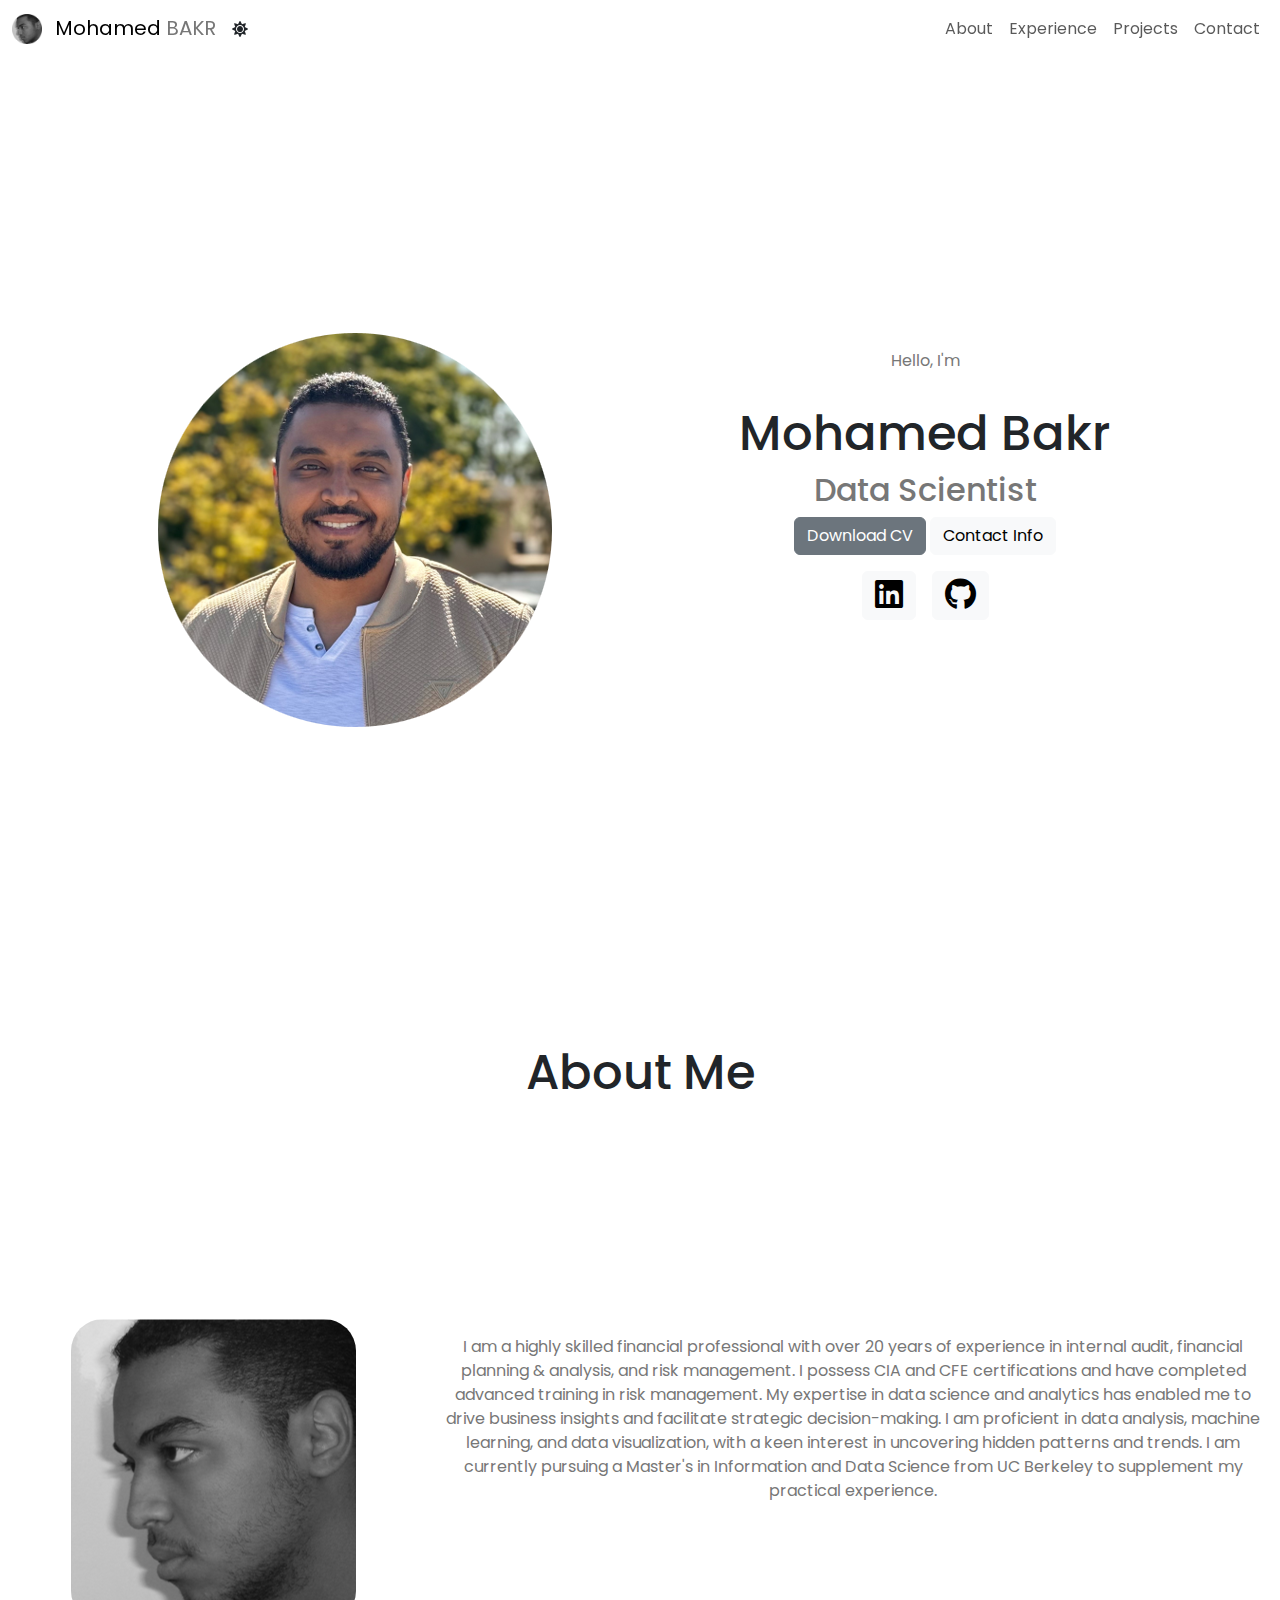
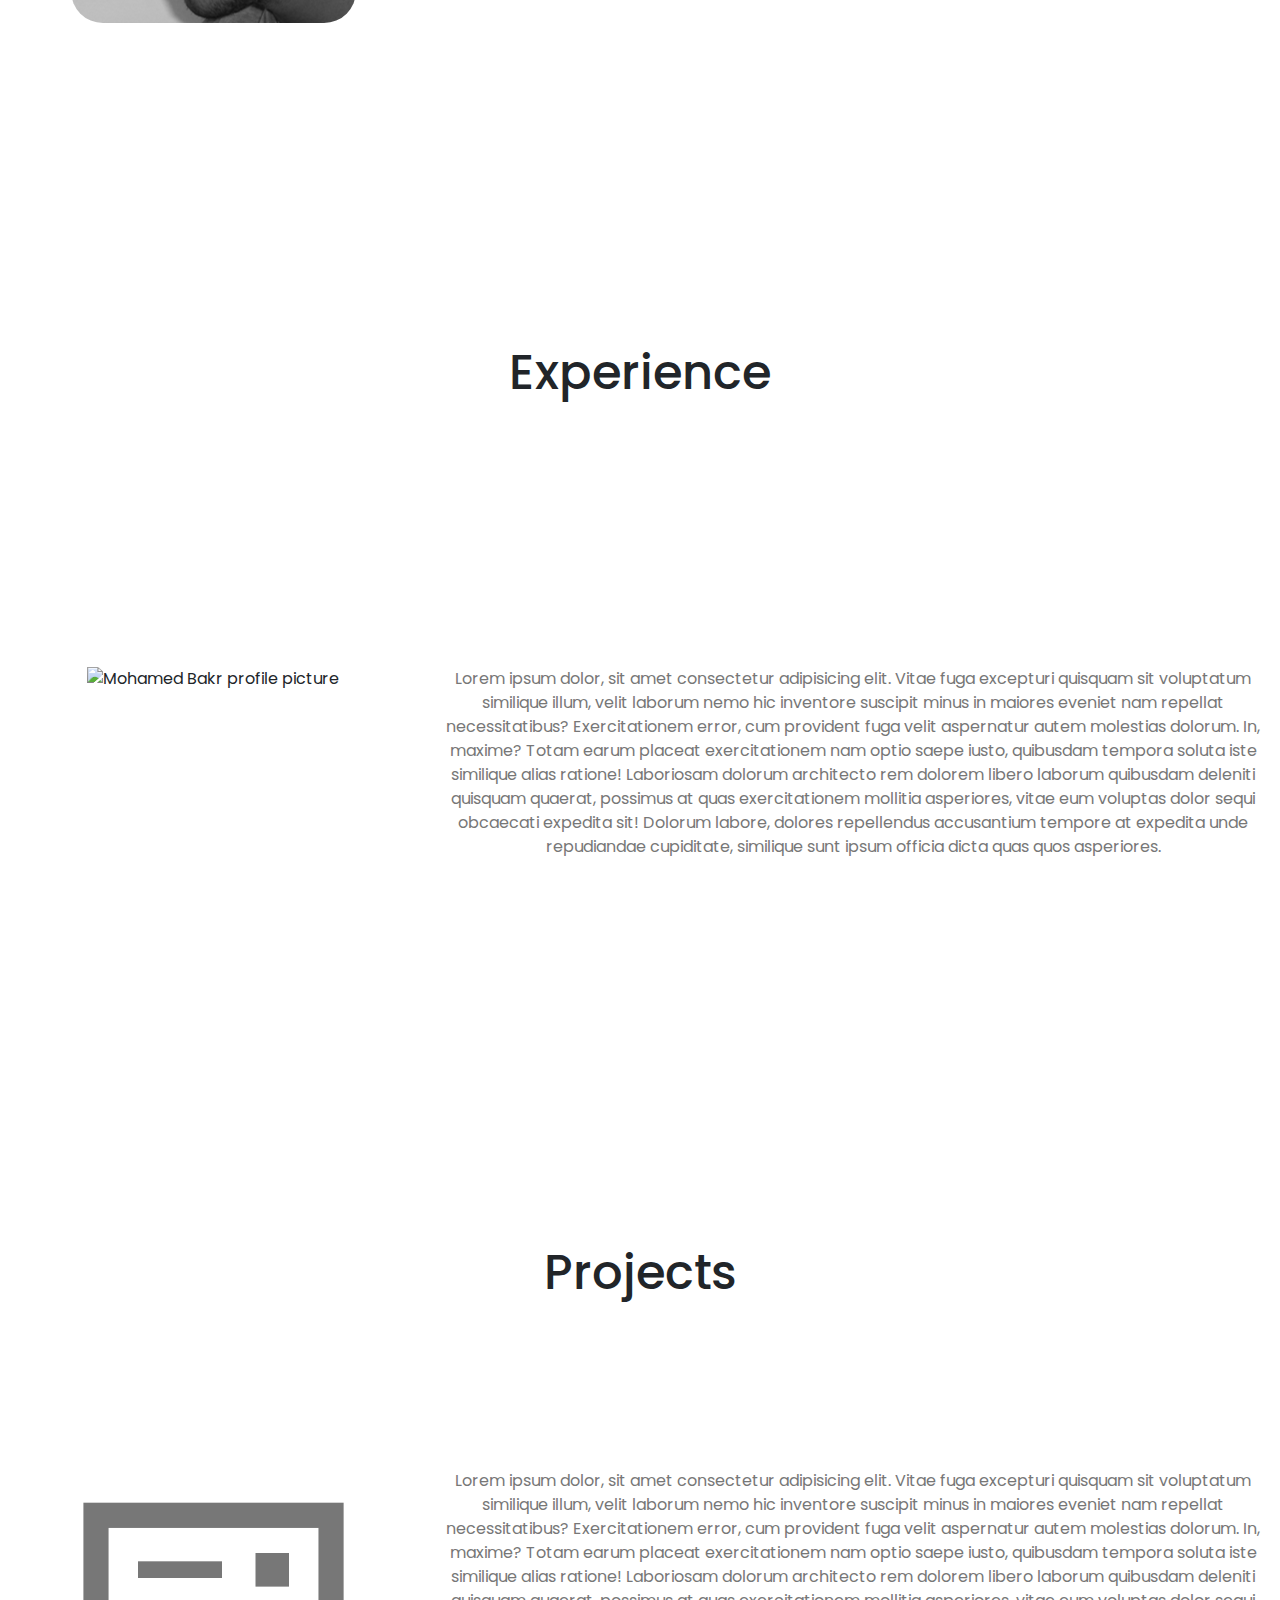
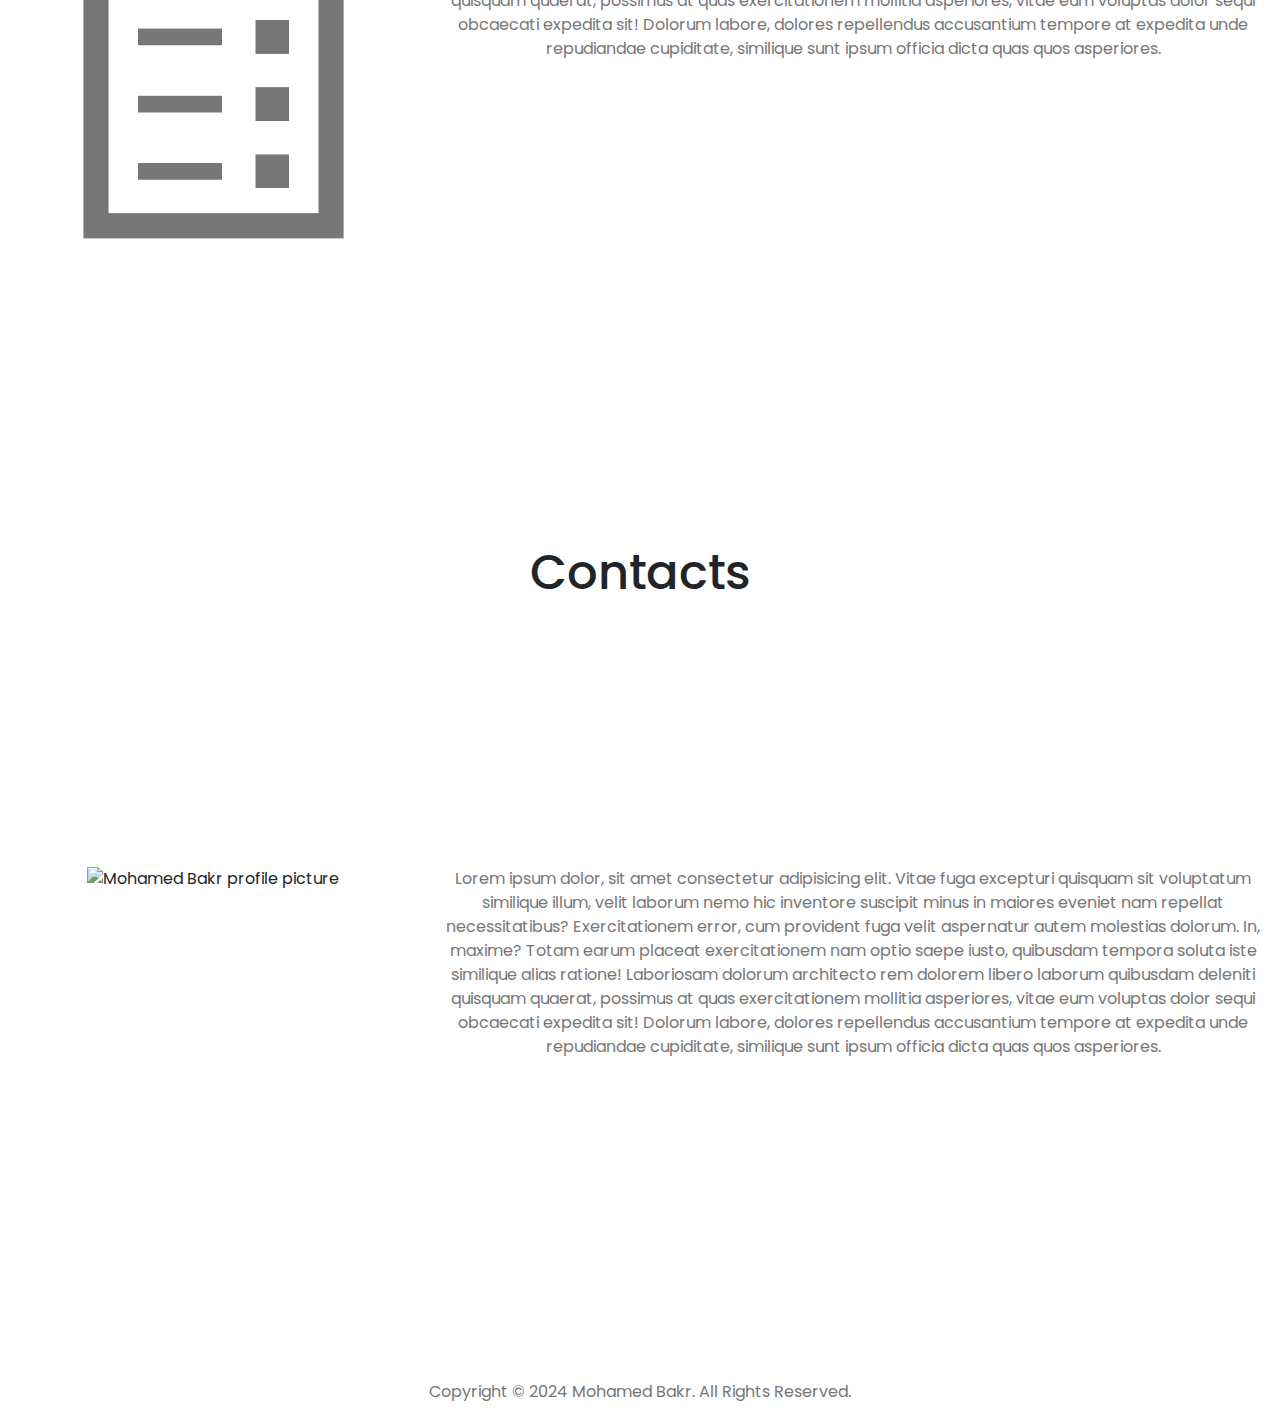
==== index.html @ a5b2c316 "Initial portofolio commit" ====
<!doctype html>
<html lang="en">
    <head>
        <meta charset="utf-8">
        <meta name="viewport" content="width=device-width, initial-scale=1">
        <title>My Portfolio</title>
        <!-- Bootstrap CSS -->
        <link href="https://cdn.jsdelivr.net/npm/bootstrap@5.3.3/dist/css/bootstrap.min.css" rel="stylesheet" integrity="sha384-QWTKZyjpPEjISv5WaRU9OFeRpok6YctnYmDr5pNlyT2bRjXh0JMhjY6hW+ALEwIH" crossorigin="anonymous">
        <link href="https://cdnjs.cloudflare.com/ajax/libs/font-awesome/5.15.4/css/all.min.css" rel="stylesheet">
        <link href="assets\css\styles.css" rel="stylesheet">
        <link rel="icon" href="./assets/imgs/logo-cir.png">
    </head>
    <body>

        <!-- NAVIGATION -->
        <div class="container">
            <nav class="navbar navbar-expand-md navbar-light fixed-top">
                <div class="container-fluid">
                    <!-- Brand -->
                    <a class="navbar-brand" href="#home">
                        <img src="./assets/imgs/logo-cir.png" alt="Mohamed Bakr" width="30" height="30" class="d-inline-block align-text-top me-2">
                        Mohamed <span class="highlighted">Bakr</span>
                    </a>
                    <!-- Dark/Light mode icon -->
                    <i id="dark-mode-icon" class="fas fa-sun"></i>
                    <button class="navbar-toggler" type="button" data-bs-toggle="collapse" data-bs-target="#navbarNav" aria-controls="navbarNav" aria-expanded="false" aria-label="Toggle navigation">
                        <span class="navbar-toggler-icon"></span>
                    </button>
                    <div class="collapse navbar-collapse justify-content-end" id="navbarNav">
                        <ul class="navbar-nav">
                            <li class="nav-item">
                                <a class="nav-link" href="#about">About</a>
                            </li>
                            <li class="nav-item">
                                <a class="nav-link" href="#experience">Experience</a>
                            </li>
                            <li class="nav-item">
                                <a class="nav-link" href="#projects">Projects</a>
                            </li>
                            <li class="nav-item">
                                <a class="nav-link" href="#contact">Contact</a>
                            </li>
                        </ul>
                    </div>
                </div>
            </nav>   
        </div>

        <main class="container-fluid">
            <!-- Hero -->

            <section class="vh-100 d-flex align-items-center justify-content-center py-5 text-center" id="home">
                <div class="container">
                    <div class="row">
                        <div class="col-lg-6">
                            <img src="./assets/imgs/Profile-pic.png" class="img-fluid" alt="Mohamed Bakr profile picture">
                        </div>
                        <div class="col-lg-6">
                            <p class="pt-3">Hello, I'm</p>
                            <h1 class="title">Mohamed Bakr</h1>
                            <h2>Data Scientist</h2>
                            <div class="btn-container">
                                <a href="./assets/resume-example.pdf" class="btn btn-secondary" target="_blank">Download CV</a>
                                <a href="./#contact" class="btn btn-light">Contact Info</a>
                            </div>
                            <div class="d-flex justify-content-center mt-3">
                                <a href="https://www.linkedin.com/in/mohdbakr/" target="_blank" class="btn btn-light me-3">
                                    <i class="fab fa-linkedin fa-2x icon"></i>
                                </a>
                                <a href="https://github.com/Mohdbakr" target="_blank" class="btn btn-light">
                                    <i class="fab fa-github fa-2x icon"></i>
                                </a>
                            </div>
                        </div>
                    </div>
                </div>
            </section>
            

            <!-- About -->
            <section class="row py-5 vh-100 text-center" id="about">
                <h1>About Me</h1>
                <div class="col-lg-4">
                    <img src="./assets/imgs/about-pic.png" class="img-fluid about-pic" alt="Mohamed Bakr profile picture">
                </div>
                <div class="col-lg-8">
                    <p class="pt-3">I am a highly skilled financial professional with over 20 years of experience in internal audit, financial planning & analysis, and risk management. I possess CIA and CFE certifications and have completed advanced training in risk management. My expertise in data science and analytics has enabled me to drive business insights and facilitate strategic decision-making. I am proficient in data analysis, machine learning, and data visualization, with a keen interest in uncovering hidden patterns and trends. I am currently pursuing a Master's in Information and Data Science from UC Berkeley to supplement my practical experience.</p>
                </div>
            </section>
            

            <!-- Experience -->
            <section  class="row py-5 vh-100 text-center" id="experience">
                <h1>Experience</h1>
                <div class="col-lg-4">
                    <img src="./assets/imgs/Experience.png" class="img-fluid" alt="Mohamed Bakr profile picture">
                </div>

                <div class="col-lg-8">
                    <p>Lorem ipsum dolor, sit amet consectetur adipisicing elit. Vitae fuga excepturi quisquam sit voluptatum similique illum, velit laborum nemo hic inventore suscipit minus in maiores eveniet nam repellat necessitatibus? Exercitationem error, cum provident fuga velit aspernatur autem molestias dolorum. In, maxime? Totam earum placeat exercitationem nam optio saepe iusto, quibusdam tempora soluta iste similique alias ratione! Laboriosam dolorum architecto rem dolorem libero laborum quibusdam deleniti quisquam quaerat, possimus at quas exercitationem mollitia asperiores, vitae eum voluptas dolor sequi obcaecati expedita sit! Dolorum labore, dolores repellendus accusantium tempore at expedita unde repudiandae cupiditate, similique sunt ipsum officia dicta quas quos asperiores.</p>
                </div>
            </section>

            <!-- Projects -->
            <section  class="row py-5 vh-100 text-center" id="projects">
                <h1>Projects</h1>
                <div class="col-lg-4">
                    <img src="./assets/imgs/Projects.png" class="img-fluid" alt="Mohamed Bakr profile picture">
                </div>
                <div class="col-lg-8">
                    <p>Lorem ipsum dolor, sit amet consectetur adipisicing elit. Vitae fuga excepturi quisquam sit voluptatum similique illum, velit laborum nemo hic inventore suscipit minus in maiores eveniet nam repellat necessitatibus? Exercitationem error, cum provident fuga velit aspernatur autem molestias dolorum. In, maxime? Totam earum placeat exercitationem nam optio saepe iusto, quibusdam tempora soluta iste similique alias ratione! Laboriosam dolorum architecto rem dolorem libero laborum quibusdam deleniti quisquam quaerat, possimus at quas exercitationem mollitia asperiores, vitae eum voluptas dolor sequi obcaecati expedita sit! Dolorum labore, dolores repellendus accusantium tempore at expedita unde repudiandae cupiditate, similique sunt ipsum officia dicta quas quos asperiores.</p>
                </div>
            </section>

            <!-- Contacts -->
            <section  class="row py-5 vh-100 text-center" id="contact">
                <h1>Contacts</h1>
                <div class="col-lg-4">
                    <img src="./assets/imgs/Contact.png" class="img-fluid" alt="Mohamed Bakr profile picture">
                </div>
                <div class="col-lg-8">
                    <p>Lorem ipsum dolor, sit amet consectetur adipisicing elit. Vitae fuga excepturi quisquam sit voluptatum similique illum, velit laborum nemo hic inventore suscipit minus in maiores eveniet nam repellat necessitatibus? Exercitationem error, cum provident fuga velit aspernatur autem molestias dolorum. In, maxime? Totam earum placeat exercitationem nam optio saepe iusto, quibusdam tempora soluta iste similique alias ratione! Laboriosam dolorum architecto rem dolorem libero laborum quibusdam deleniti quisquam quaerat, possimus at quas exercitationem mollitia asperiores, vitae eum voluptas dolor sequi obcaecati expedita sit! Dolorum labore, dolores repellendus accusantium tempore at expedita unde repudiandae cupiditate, similique sunt ipsum officia dicta quas quos asperiores.</p>
                </div>
            </section>
        </main>

        <footer class="text-center">
            <p>Copyright © 2024 Mohamed Bakr. All Rights Reserved.</p>
        </footer>

    
    <script src="https://cdn.jsdelivr.net/npm/bootstrap@5.3.3/dist/js/bootstrap.bundle.min.js" integrity="sha384-YvpcrYf0tY3lHB60NNkmXc5s9fDVZLESaAA55NDzOxhy9GkcIdslK1eN7N6jIeHz" crossorigin="anonymous"></script>
    <script src="https://ajax.googleapis.com/ajax/libs/jquery/3.6.0/jquery.min.js"></script>
    <script src="assets\js\script.js"></script>
  </body>
</html>
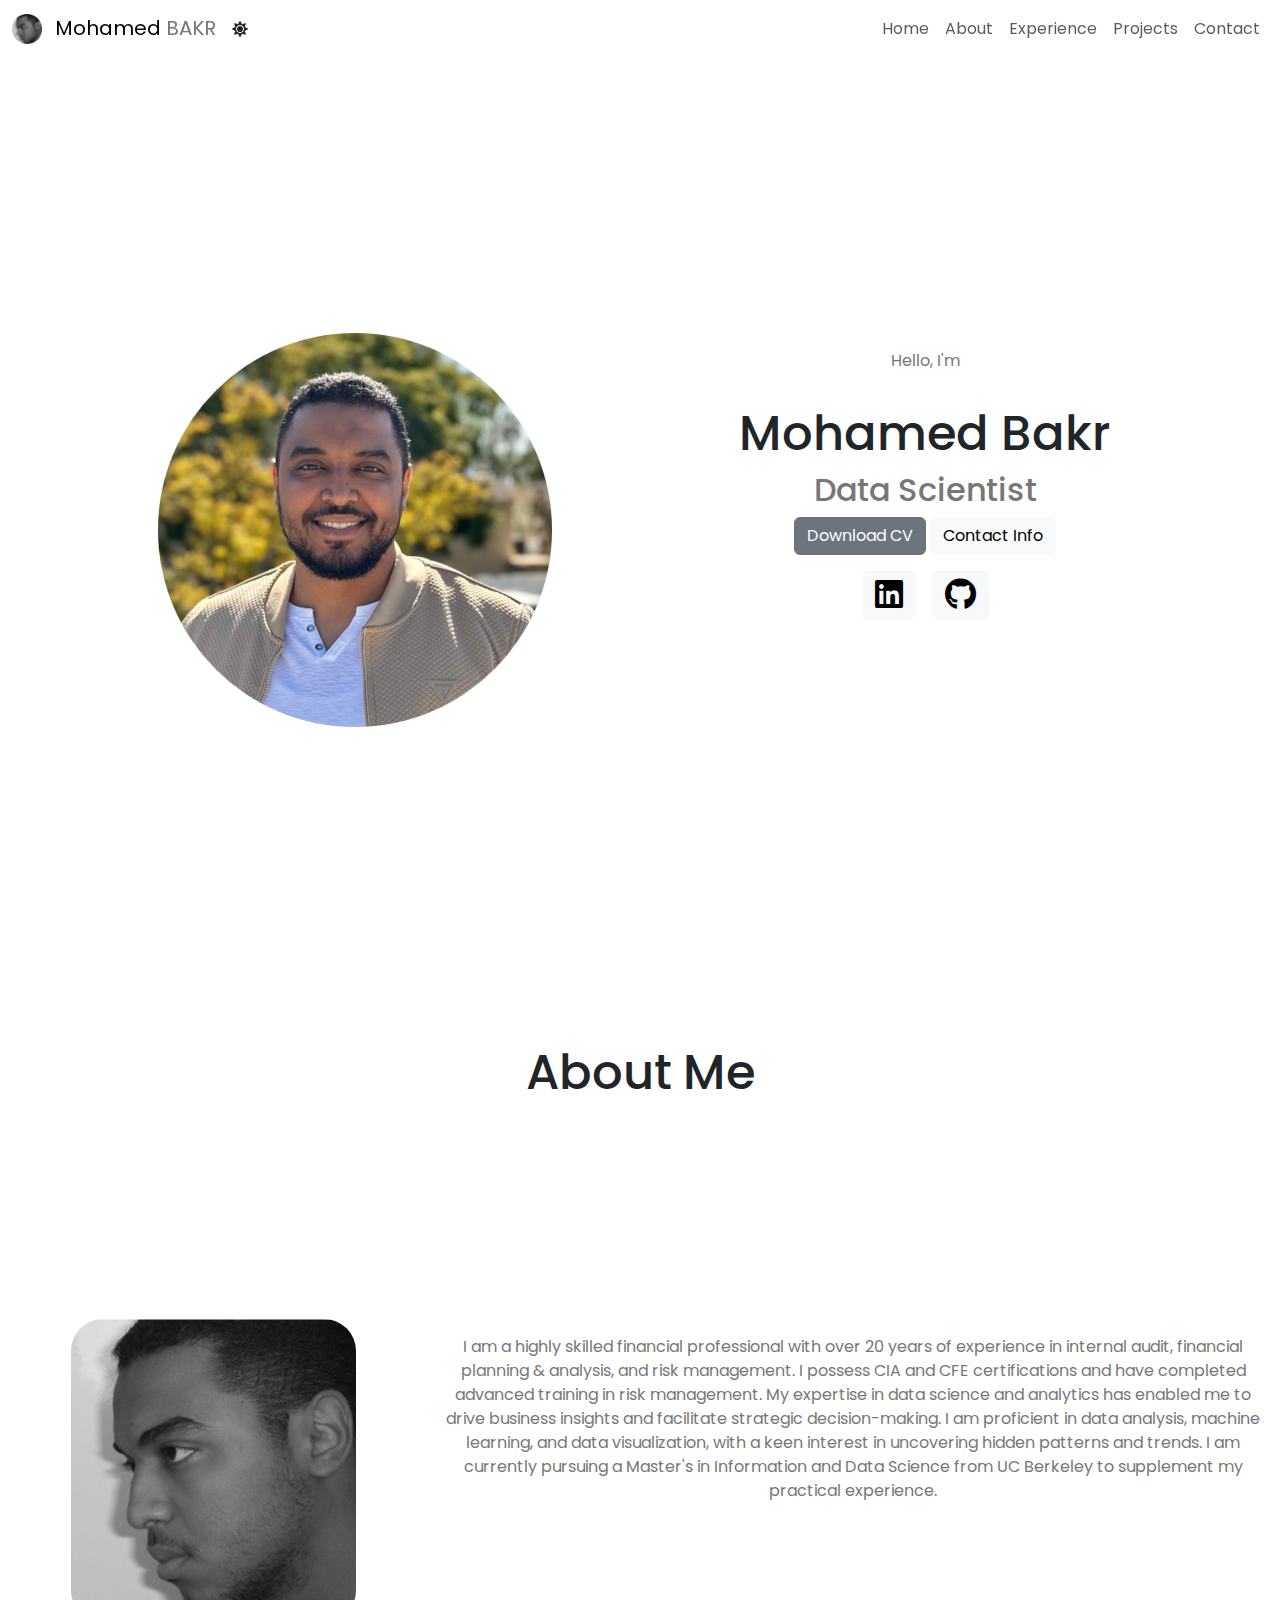
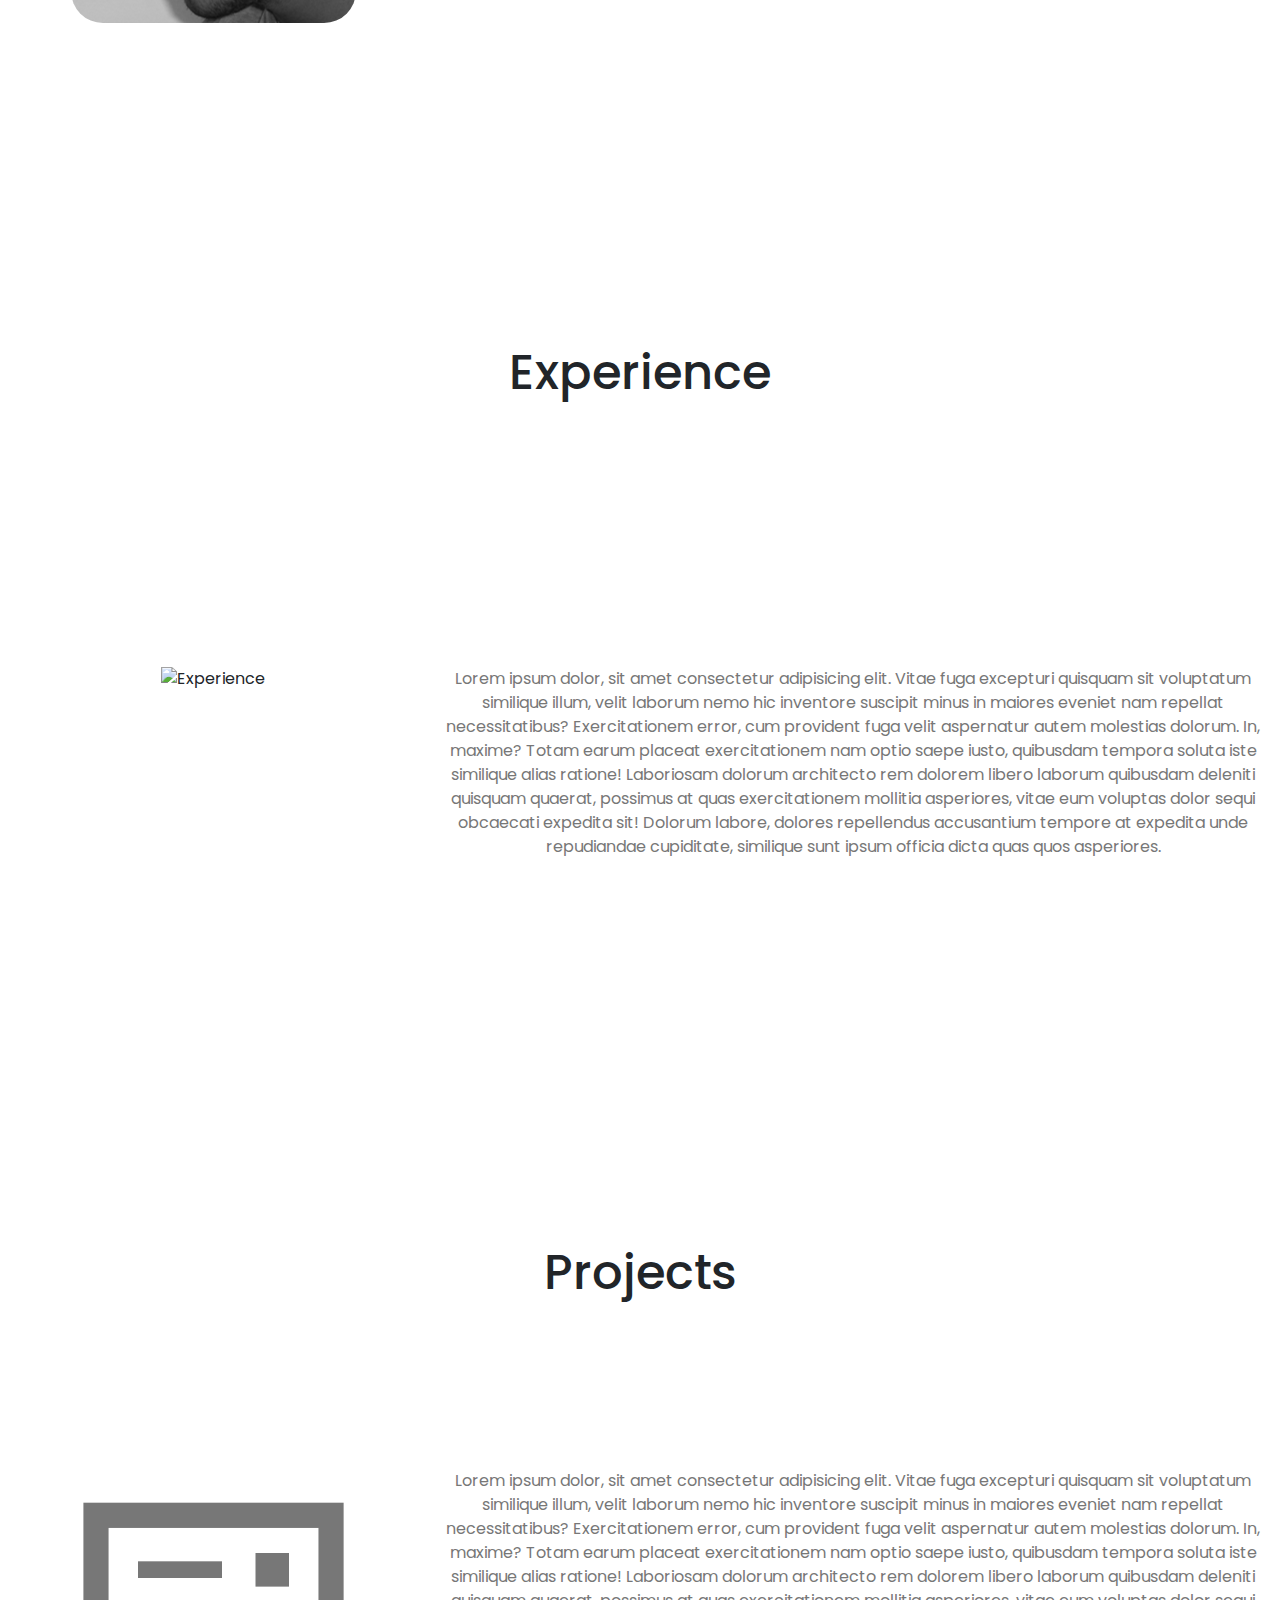
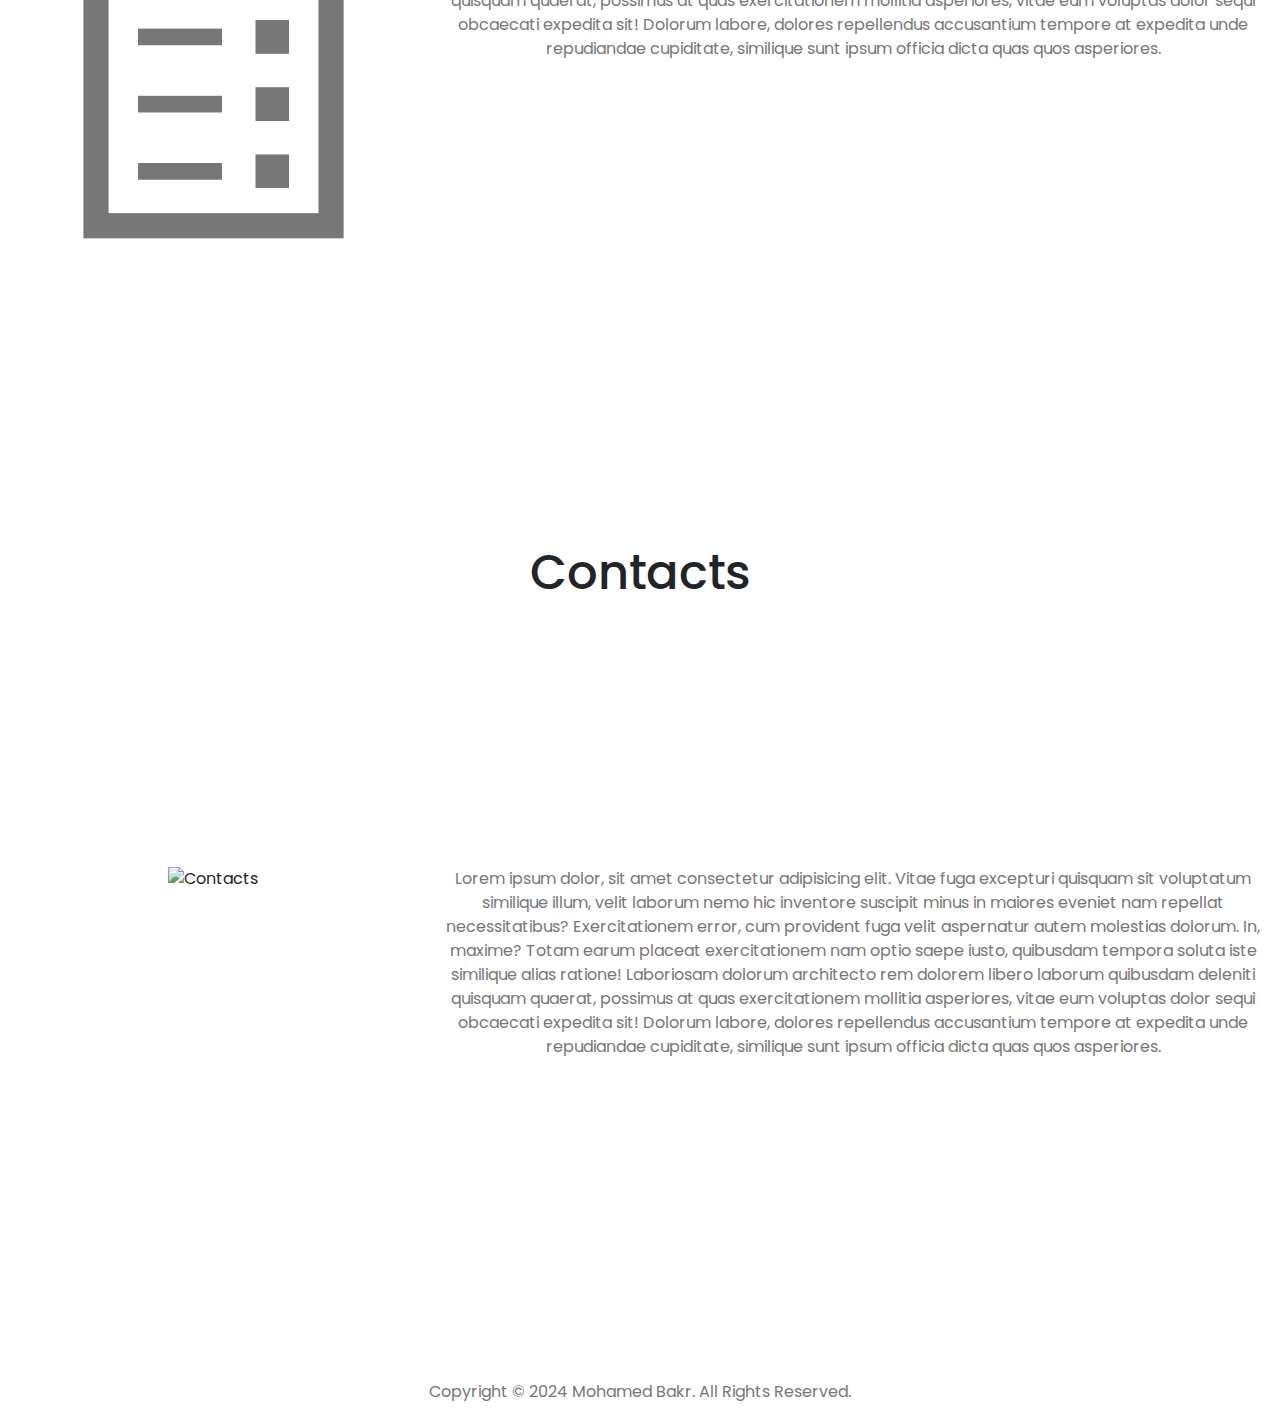
==== commit 6e4b3580: "Fix pic alt text and remove extra pic" ====
--- a/index.html
+++ b/index.html
@@ -28,6 +28,9 @@
                     </button>
                     <div class="collapse navbar-collapse justify-content-end" id="navbarNav">
                         <ul class="navbar-nav">
+                            <li class="nav-item">
+                                <a class="nav-link" href="#home">Home</a>
+                            </li>
                             <li class="nav-item">
                                 <a class="nav-link" href="#about">About</a>
                             </li>
@@ -93,7 +96,7 @@
             <section  class="row py-5 vh-100 text-center" id="experience">
                 <h1>Experience</h1>
                 <div class="col-lg-4">
-                    <img src="./assets/imgs/Experience.png" class="img-fluid" alt="Mohamed Bakr profile picture">
+                    <img src="./assets/imgs/Experience.png" class="img-fluid" alt="Experience">
                 </div>
 
                 <div class="col-lg-8">
@@ -105,7 +108,7 @@
             <section  class="row py-5 vh-100 text-center" id="projects">
                 <h1>Projects</h1>
                 <div class="col-lg-4">
-                    <img src="./assets/imgs/Projects.png" class="img-fluid" alt="Mohamed Bakr profile picture">
+                    <img src="./assets/imgs/Projects.png" class="img-fluid" alt="Projects">
                 </div>
                 <div class="col-lg-8">
                     <p>Lorem ipsum dolor, sit amet consectetur adipisicing elit. Vitae fuga excepturi quisquam sit voluptatum similique illum, velit laborum nemo hic inventore suscipit minus in maiores eveniet nam repellat necessitatibus? Exercitationem error, cum provident fuga velit aspernatur autem molestias dolorum. In, maxime? Totam earum placeat exercitationem nam optio saepe iusto, quibusdam tempora soluta iste similique alias ratione! Laboriosam dolorum architecto rem dolorem libero laborum quibusdam deleniti quisquam quaerat, possimus at quas exercitationem mollitia asperiores, vitae eum voluptas dolor sequi obcaecati expedita sit! Dolorum labore, dolores repellendus accusantium tempore at expedita unde repudiandae cupiditate, similique sunt ipsum officia dicta quas quos asperiores.</p>
@@ -116,7 +119,7 @@
             <section  class="row py-5 vh-100 text-center" id="contact">
                 <h1>Contacts</h1>
                 <div class="col-lg-4">
-                    <img src="./assets/imgs/Contact.png" class="img-fluid" alt="Mohamed Bakr profile picture">
+                    <img src="./assets/imgs/Contact.png" class="img-fluid" alt="Contacts">
                 </div>
                 <div class="col-lg-8">
                     <p>Lorem ipsum dolor, sit amet consectetur adipisicing elit. Vitae fuga excepturi quisquam sit voluptatum similique illum, velit laborum nemo hic inventore suscipit minus in maiores eveniet nam repellat necessitatibus? Exercitationem error, cum provident fuga velit aspernatur autem molestias dolorum. In, maxime? Totam earum placeat exercitationem nam optio saepe iusto, quibusdam tempora soluta iste similique alias ratione! Laboriosam dolorum architecto rem dolorem libero laborum quibusdam deleniti quisquam quaerat, possimus at quas exercitationem mollitia asperiores, vitae eum voluptas dolor sequi obcaecati expedita sit! Dolorum labore, dolores repellendus accusantium tempore at expedita unde repudiandae cupiditate, similique sunt ipsum officia dicta quas quos asperiores.</p>
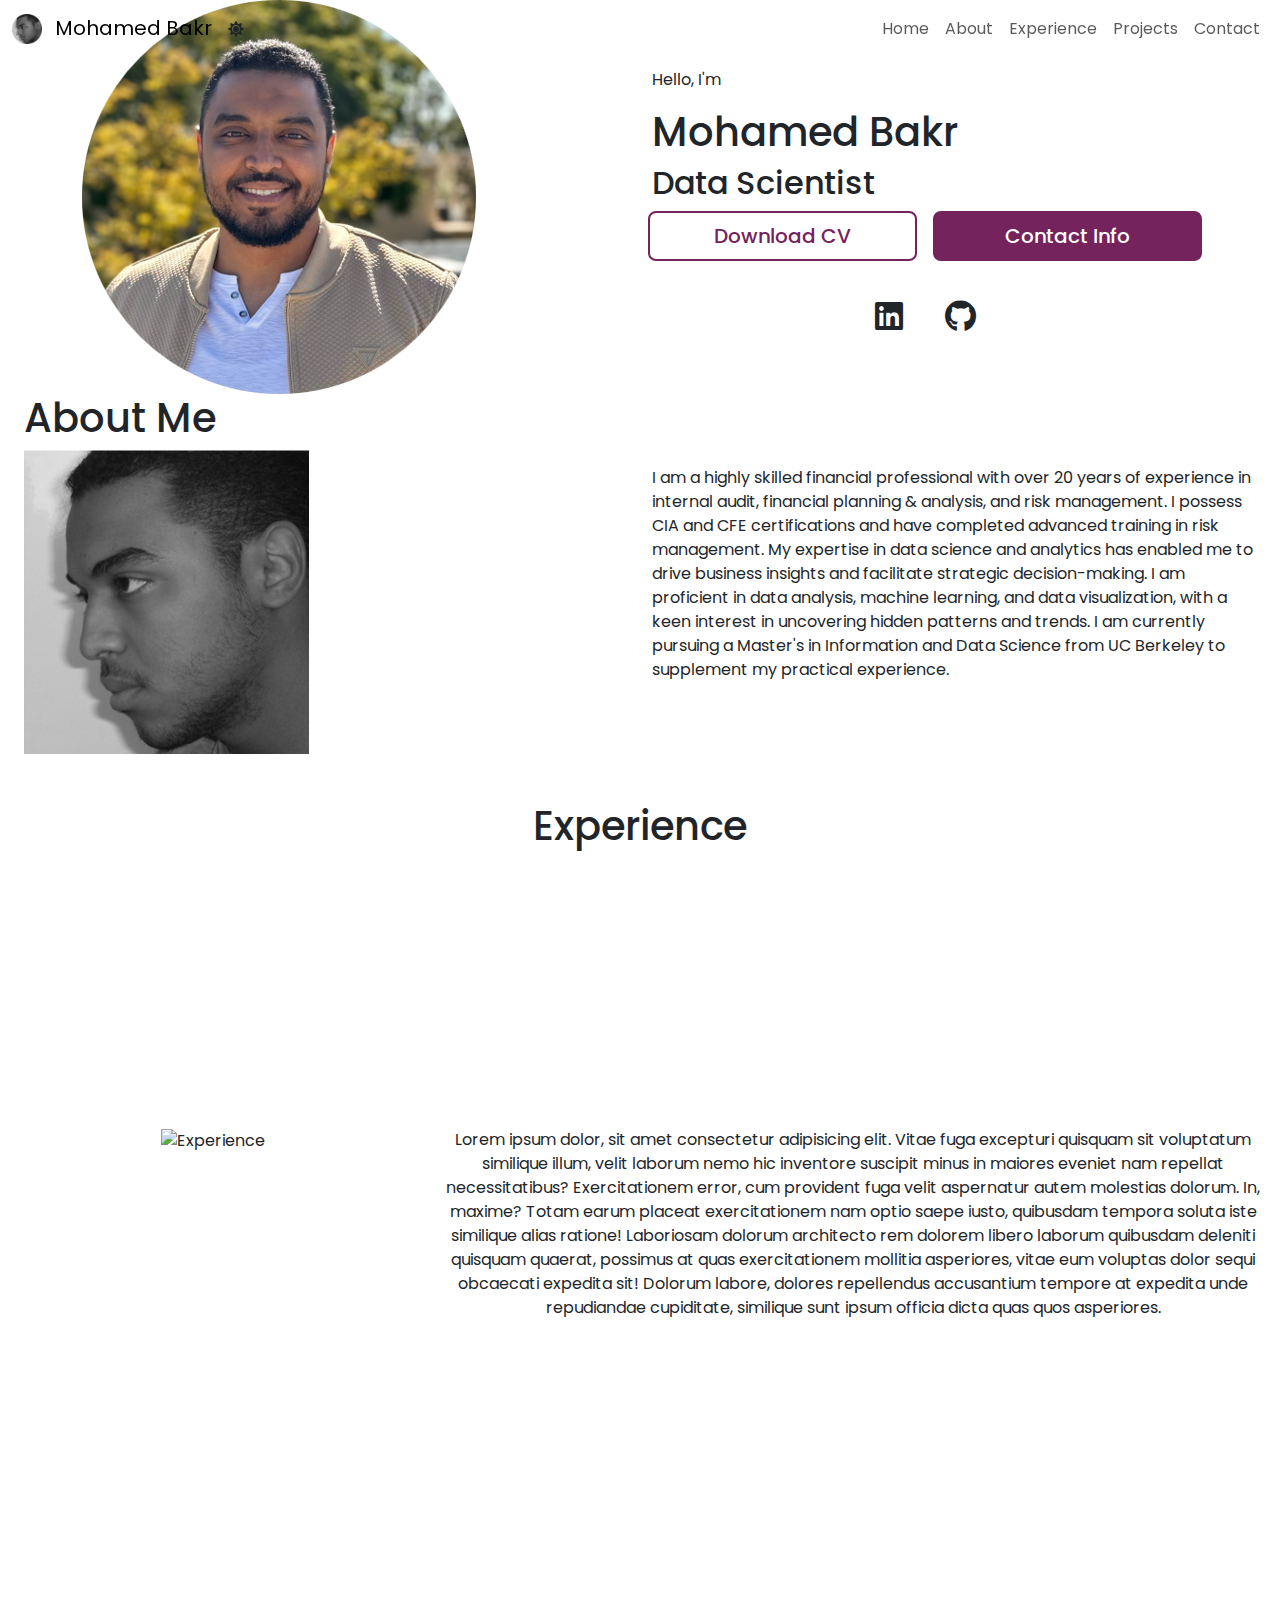
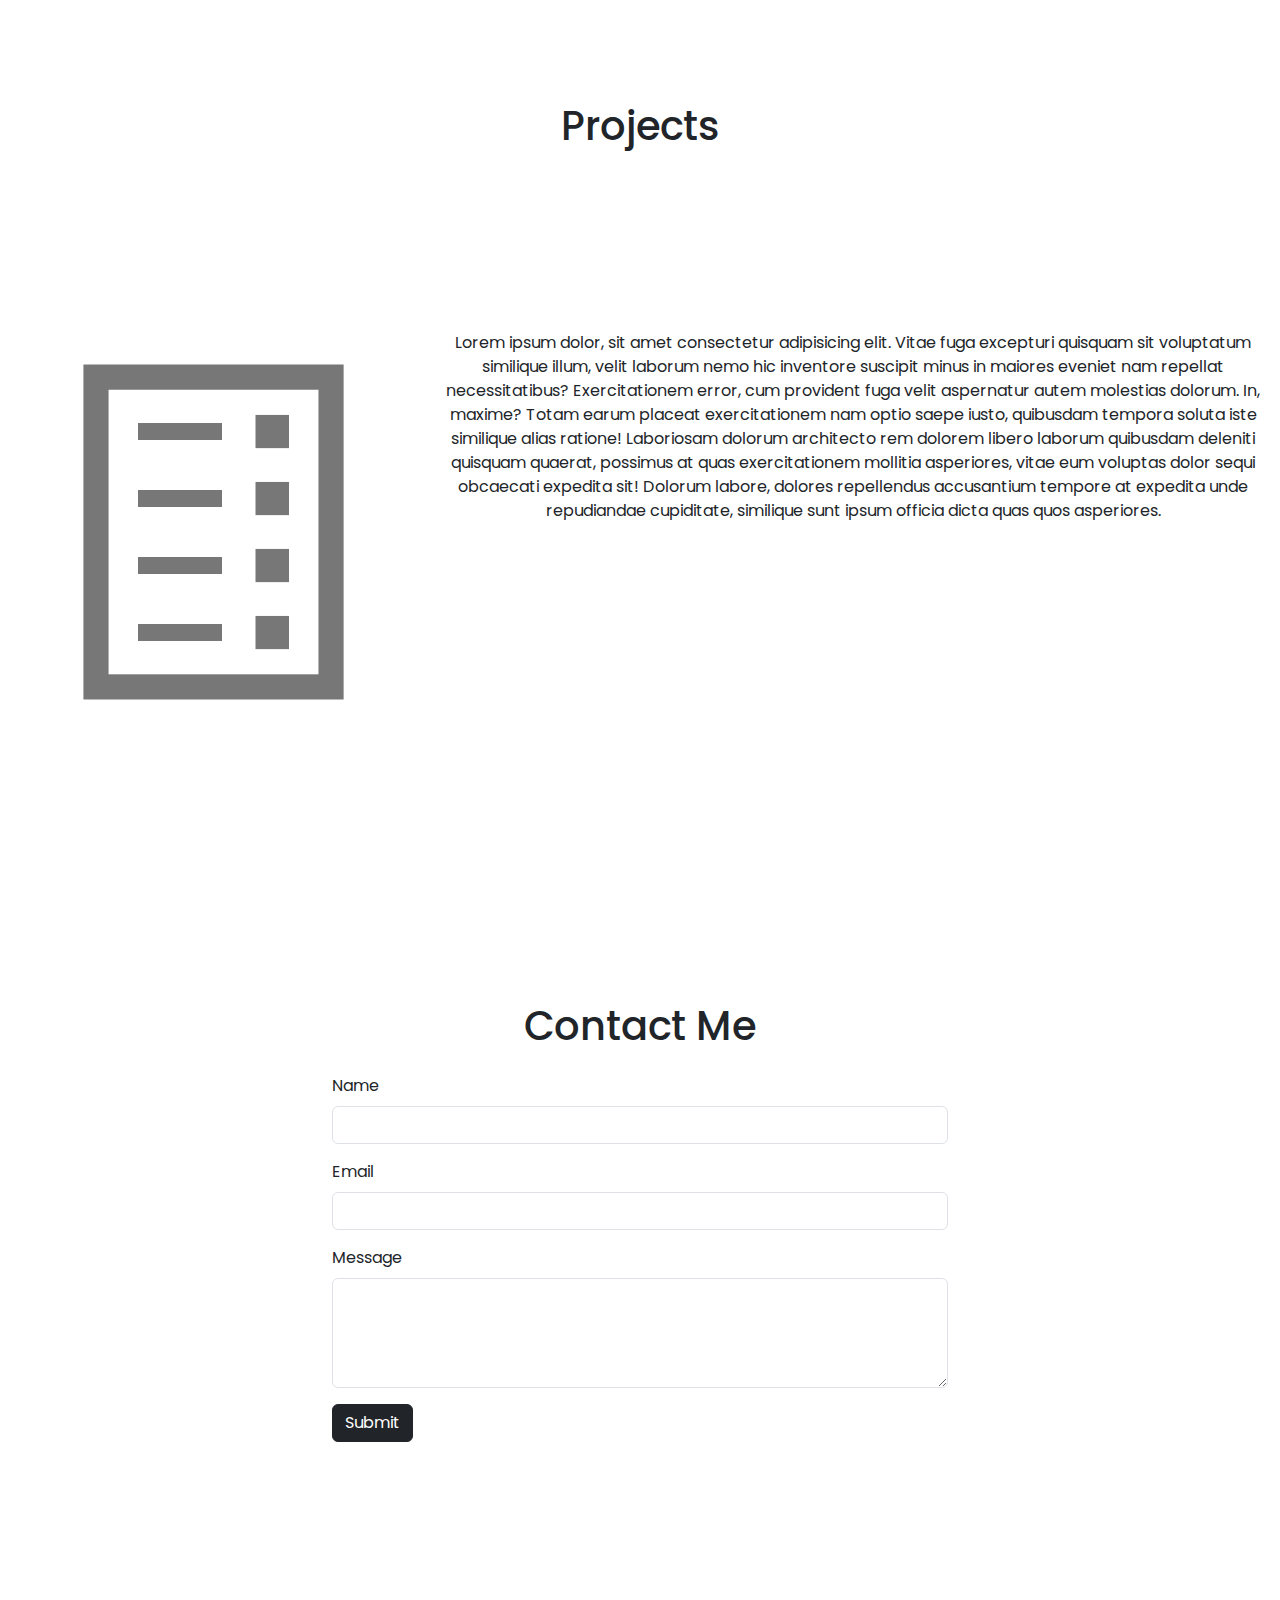
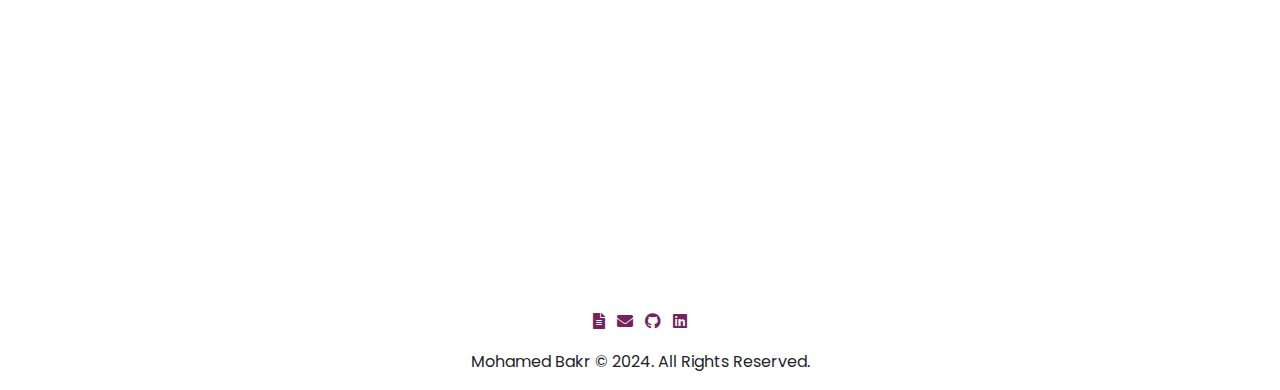
==== commit d1d71f19: "adding dark mode" ====
--- a/index.html
+++ b/index.html
@@ -1,8 +1,9 @@
 <!doctype html>
-<html lang="en">
+<html lang="en" data-bs-theme="auto">
     <head>
         <meta charset="utf-8">
         <meta name="viewport" content="width=device-width, initial-scale=1">
+        <meta name="color-scheme" content="dark light">
         <title>My Portfolio</title>
         <!-- Bootstrap CSS -->
         <link href="https://cdn.jsdelivr.net/npm/bootstrap@5.3.3/dist/css/bootstrap.min.css" rel="stylesheet" integrity="sha384-QWTKZyjpPEjISv5WaRU9OFeRpok6YctnYmDr5pNlyT2bRjXh0JMhjY6hW+ALEwIH" crossorigin="anonymous">
@@ -10,10 +11,11 @@
         <link href="assets\css\styles.css" rel="stylesheet">
         <link rel="icon" href="./assets/imgs/logo-cir.png">
     </head>
-    <body>
 
+    <body class="systemDarkPreference" id="home">
+        <div class="container-fluid">
         <!-- NAVIGATION -->
-        <div class="container">
+        <section class="row row-mob">
             <nav class="navbar navbar-expand-md navbar-light fixed-top">
                 <div class="container-fluid">
                     <!-- Brand -->
@@ -22,7 +24,7 @@
                         Mohamed <span class="highlighted">Bakr</span>
                     </a>
                     <!-- Dark/Light mode icon -->
-                    <i id="dark-mode-icon" class="fas fa-sun"></i>
+                    <i id="mode-toggle" class="btn-toggle fas fa-sun icon"></i>
                     <button class="navbar-toggler" type="button" data-bs-toggle="collapse" data-bs-target="#navbarNav" aria-controls="navbarNav" aria-expanded="false" aria-label="Toggle navigation">
                         <span class="navbar-toggler-icon"></span>
                     </button>
@@ -47,91 +49,118 @@
                     </div>
                 </div>
             </nav>   
-        </div>
-
-        <main class="container-fluid">
-            <!-- Hero -->
-
-            <section class="vh-100 d-flex align-items-center justify-content-center py-5 text-center" id="home">
+        </section>
+        
+        <!-- Hero -->
+        <section class="row row-mob"></section>
+            <main class="set-defaults main" role="main">
                 <div class="container">
                     <div class="row">
-                        <div class="col-lg-6">
+                        <div class="col-md-6 flex-column justify-content-center">
                             <img src="./assets/imgs/Profile-pic.png" class="img-fluid" alt="Mohamed Bakr profile picture">
                         </div>
-                        <div class="col-lg-6">
+                        <div class="col-md-6 d-flex flex-column justify-content-center">
                             <p class="pt-3">Hello, I'm</p>
                             <h1 class="title">Mohamed Bakr</h1>
                             <h2>Data Scientist</h2>
-                            <div class="btn-container">
-                                <a href="./assets/resume-example.pdf" class="btn btn-secondary" target="_blank">Download CV</a>
-                                <a href="./#contact" class="btn btn-light">Contact Info</a>
+
+                            <div class="btn-container row mx-n2">
+                                <div class="col-md px-2">
+                                    <a href="./assets/resume-example.pdf" class="btn btn-lg w-100 mb-3 set-defaults fw-500 btn-pri-local" target="_blank">Download CV</a>
+                                </div>
+                                <div class="col-md px-2">
+                                    <a href="./#contact" class="btn btn-sec-local btn-lg w-100 mb-3 set-defaults fw-500">Contact Info</a>
+                                </div>
                             </div>
                             <div class="d-flex justify-content-center mt-3">
-                                <a href="https://www.linkedin.com/in/mohdbakr/" target="_blank" class="btn btn-light me-3">
-                                    <i class="fab fa-linkedin fa-2x icon"></i>
+                                <a href="https://www.linkedin.com/in/mohdbakr/" target="_blank" class="btn me-3">
+                                    <i class="fab fa-linkedin fa-2x"></i>
                                 </a>
-                                <a href="https://github.com/Mohdbakr" target="_blank" class="btn btn-light">
-                                    <i class="fab fa-github fa-2x icon"></i>
+                                <a href="https://github.com/Mohdbakr" target="_blank" class="btn">
+                                    <i class="fab fa-github fa-2x"></i>
                                 </a>
                             </div>
                         </div>
                     </div>
                 </div>
-            </section>
+            </main>
+        </section>
             
 
-            <!-- About -->
-            <section class="row py-5 vh-100 text-center" id="about">
-                <h1>About Me</h1>
-                <div class="col-lg-4">
-                    <img src="./assets/imgs/about-pic.png" class="img-fluid about-pic" alt="Mohamed Bakr profile picture">
-                </div>
-                <div class="col-lg-8">
-                    <p class="pt-3">I am a highly skilled financial professional with over 20 years of experience in internal audit, financial planning & analysis, and risk management. I possess CIA and CFE certifications and have completed advanced training in risk management. My expertise in data science and analytics has enabled me to drive business insights and facilitate strategic decision-making. I am proficient in data analysis, machine learning, and data visualization, with a keen interest in uncovering hidden patterns and trends. I am currently pursuing a Master's in Information and Data Science from UC Berkeley to supplement my practical experience.</p>
-                </div>
-            </section>
+        <!-- About -->
+        <section class="row row-mob" id="about">
+            <h1>About Me</h1>
+            <div class="col-md-6 flex-column justify-content-center">
+                <img src="./assets/imgs/about-pic.png" class="img-fluid about-pic" alt="Mohamed Bakr profile picture">
+            </div>
+            <div class="col-md-6 flex-column justify-content-center">
+                <p class="pt-3">I am a highly skilled financial professional with over 20 years of experience in internal audit, financial planning & analysis, and risk management. I possess CIA and CFE certifications and have completed advanced training in risk management. My expertise in data science and analytics has enabled me to drive business insights and facilitate strategic decision-making. I am proficient in data analysis, machine learning, and data visualization, with a keen interest in uncovering hidden patterns and trends. I am currently pursuing a Master's in Information and Data Science from UC Berkeley to supplement my practical experience.</p>
+            </div>
+        </section>
             
 
-            <!-- Experience -->
-            <section  class="row py-5 vh-100 text-center" id="experience">
-                <h1>Experience</h1>
-                <div class="col-lg-4">
-                    <img src="./assets/imgs/Experience.png" class="img-fluid" alt="Experience">
+        <!-- Experience -->
+        <section  class="row py-5 vh-100 text-center" id="experience">
+            <h1>Experience</h1>
+            <div class="col-lg-4">
+                <img src="./assets/imgs/Experience.png" class="img-fluid" alt="Experience">
+            </div>
+
+            <div class="col-lg-8">
+                <p>Lorem ipsum dolor, sit amet consectetur adipisicing elit. Vitae fuga excepturi quisquam sit voluptatum similique illum, velit laborum nemo hic inventore suscipit minus in maiores eveniet nam repellat necessitatibus? Exercitationem error, cum provident fuga velit aspernatur autem molestias dolorum. In, maxime? Totam earum placeat exercitationem nam optio saepe iusto, quibusdam tempora soluta iste similique alias ratione! Laboriosam dolorum architecto rem dolorem libero laborum quibusdam deleniti quisquam quaerat, possimus at quas exercitationem mollitia asperiores, vitae eum voluptas dolor sequi obcaecati expedita sit! Dolorum labore, dolores repellendus accusantium tempore at expedita unde repudiandae cupiditate, similique sunt ipsum officia dicta quas quos asperiores.</p>
+            </div>
+        </section>
+
+        <!-- Projects -->
+        <section  class="row py-5 vh-100 text-center" id="projects">
+            <h1>Projects</h1>
+            <div class="col-lg-4">
+                <img src="./assets/imgs/Projects.png" class="img-fluid" alt="Projects">
+            </div>
+            <div class="col-lg-8">
+                <p>Lorem ipsum dolor, sit amet consectetur adipisicing elit. Vitae fuga excepturi quisquam sit voluptatum similique illum, velit laborum nemo hic inventore suscipit minus in maiores eveniet nam repellat necessitatibus? Exercitationem error, cum provident fuga velit aspernatur autem molestias dolorum. In, maxime? Totam earum placeat exercitationem nam optio saepe iusto, quibusdam tempora soluta iste similique alias ratione! Laboriosam dolorum architecto rem dolorem libero laborum quibusdam deleniti quisquam quaerat, possimus at quas exercitationem mollitia asperiores, vitae eum voluptas dolor sequi obcaecati expedita sit! Dolorum labore, dolores repellendus accusantium tempore at expedita unde repudiandae cupiditate, similique sunt ipsum officia dicta quas quos asperiores.</p>
+            </div>
+        </section>
+
+        <!-- Contacts -->
+        <section class="row py-5 vh-100" id="contact">
+            <div class="container">
+                <h1 class="text-center mb-4">Contact Me</h1>
+                <div class="row justify-content-center">
+                    <div class="col-lg-6">
+                        <form action="submit_form.php" method="POST">
+                            <div class="mb-3">
+                                <label for="name" class="form-label">Name</label>
+                                <input type="text" class="form-control" id="name" name="name" required>
+                            </div>
+                            <div class="mb-3">
+                                <label for="email" class="form-label">Email</label>
+                                <input type="email" class="form-control" id="email" name="email" required>
+                            </div>
+                            <div class="mb-3">
+                                <label for="message" class="form-label">Message</label>
+                                <textarea class="form-control" id="message" name="message" rows="4" required></textarea>
+                            </div>
+                            <button type="submit" class="btn btn-dark">Submit</button>
+                        </form>
+                    </div>
                 </div>
+            </div>
+        </section>
+        
+        <section class="row row-mob mt-5">
+            <footer class="d-flex flex-column col-md-12 pt-2">
+                <ul class="list-unstyled list-inline text-center">
+                    <li class="list-inline-item"><a href="#" aria-label="cv/resume"><i class="fas fa-file-alt"></i></a></li>
+                    <li class="list-inline-item"><a href="#"><i class="fas fa-envelope" aria-label="email"></i></a></li>
+                    <li class="list-inline-item"><a href="https://github.com/Mohdbakr"><i class="fab fa-github" aria-label="github account"></i></a></li>
+                    <li class="list-inline-item"><a href="https://www.linkedin.com/in/mohdbakr/"><i class="fab fa-linkedin" aria-label="LinkedIn Profile"></i></a></li>
+                  </ul>
+                <p class=" text-center">Mohamed Bakr &copy; <span id="year">2024</span>. All Rights Reserved.</p>
+            </footer>
+        </section>
 
-                <div class="col-lg-8">
-                    <p>Lorem ipsum dolor, sit amet consectetur adipisicing elit. Vitae fuga excepturi quisquam sit voluptatum similique illum, velit laborum nemo hic inventore suscipit minus in maiores eveniet nam repellat necessitatibus? Exercitationem error, cum provident fuga velit aspernatur autem molestias dolorum. In, maxime? Totam earum placeat exercitationem nam optio saepe iusto, quibusdam tempora soluta iste similique alias ratione! Laboriosam dolorum architecto rem dolorem libero laborum quibusdam deleniti quisquam quaerat, possimus at quas exercitationem mollitia asperiores, vitae eum voluptas dolor sequi obcaecati expedita sit! Dolorum labore, dolores repellendus accusantium tempore at expedita unde repudiandae cupiditate, similique sunt ipsum officia dicta quas quos asperiores.</p>
-                </div>
-            </section>
-
-            <!-- Projects -->
-            <section  class="row py-5 vh-100 text-center" id="projects">
-                <h1>Projects</h1>
-                <div class="col-lg-4">
-                    <img src="./assets/imgs/Projects.png" class="img-fluid" alt="Projects">
-                </div>
-                <div class="col-lg-8">
-                    <p>Lorem ipsum dolor, sit amet consectetur adipisicing elit. Vitae fuga excepturi quisquam sit voluptatum similique illum, velit laborum nemo hic inventore suscipit minus in maiores eveniet nam repellat necessitatibus? Exercitationem error, cum provident fuga velit aspernatur autem molestias dolorum. In, maxime? Totam earum placeat exercitationem nam optio saepe iusto, quibusdam tempora soluta iste similique alias ratione! Laboriosam dolorum architecto rem dolorem libero laborum quibusdam deleniti quisquam quaerat, possimus at quas exercitationem mollitia asperiores, vitae eum voluptas dolor sequi obcaecati expedita sit! Dolorum labore, dolores repellendus accusantium tempore at expedita unde repudiandae cupiditate, similique sunt ipsum officia dicta quas quos asperiores.</p>
-                </div>
-            </section>
-
-            <!-- Contacts -->
-            <section  class="row py-5 vh-100 text-center" id="contact">
-                <h1>Contacts</h1>
-                <div class="col-lg-4">
-                    <img src="./assets/imgs/Contact.png" class="img-fluid" alt="Contacts">
-                </div>
-                <div class="col-lg-8">
-                    <p>Lorem ipsum dolor, sit amet consectetur adipisicing elit. Vitae fuga excepturi quisquam sit voluptatum similique illum, velit laborum nemo hic inventore suscipit minus in maiores eveniet nam repellat necessitatibus? Exercitationem error, cum provident fuga velit aspernatur autem molestias dolorum. In, maxime? Totam earum placeat exercitationem nam optio saepe iusto, quibusdam tempora soluta iste similique alias ratione! Laboriosam dolorum architecto rem dolorem libero laborum quibusdam deleniti quisquam quaerat, possimus at quas exercitationem mollitia asperiores, vitae eum voluptas dolor sequi obcaecati expedita sit! Dolorum labore, dolores repellendus accusantium tempore at expedita unde repudiandae cupiditate, similique sunt ipsum officia dicta quas quos asperiores.</p>
-                </div>
-            </section>
-        </main>
-
-        <footer class="text-center">
-            <p>Copyright © 2024 Mohamed Bakr. All Rights Reserved.</p>
-        </footer>
-
-    
+    </div>
     <script src="https://cdn.jsdelivr.net/npm/bootstrap@5.3.3/dist/js/bootstrap.bundle.min.js" integrity="sha384-YvpcrYf0tY3lHB60NNkmXc5s9fDVZLESaAA55NDzOxhy9GkcIdslK1eN7N6jIeHz" crossorigin="anonymous"></script>
     <script src="https://ajax.googleapis.com/ajax/libs/jquery/3.6.0/jquery.min.js"></script>
     <script src="assets\js\script.js"></script>
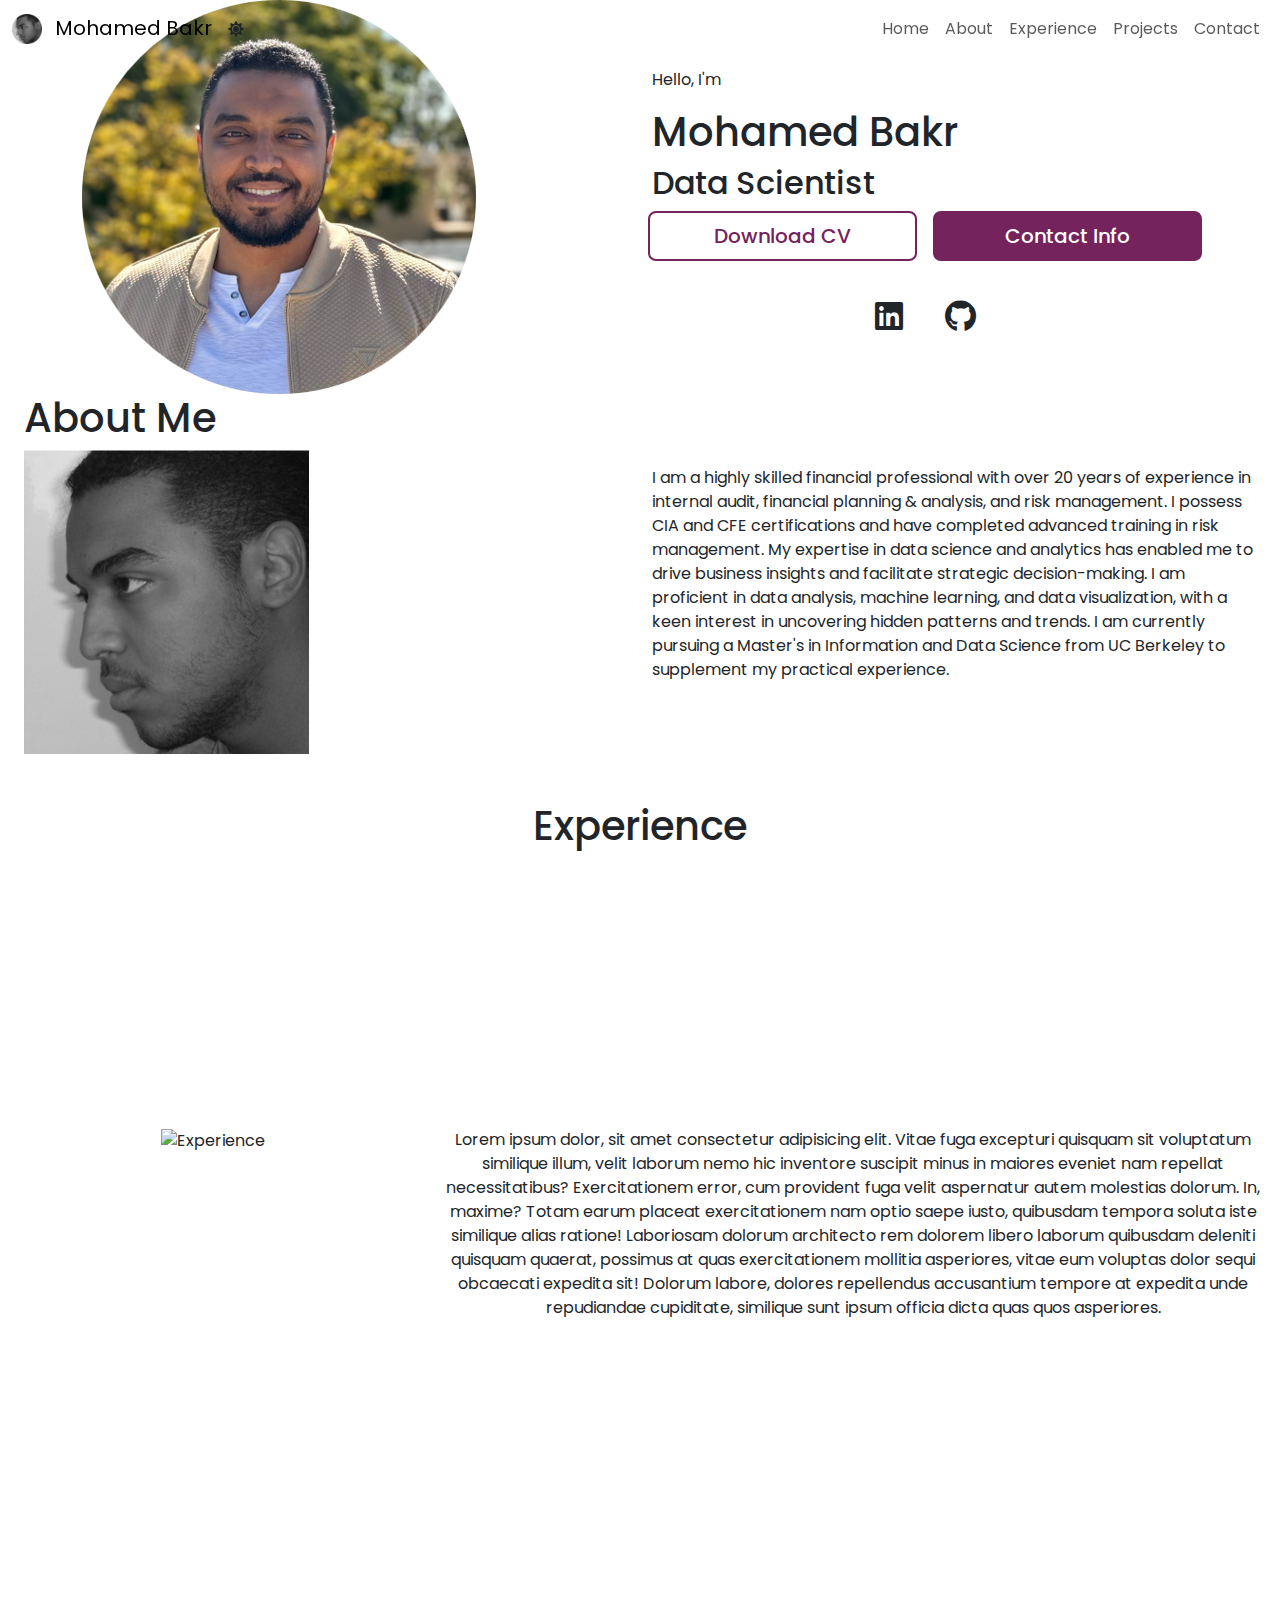
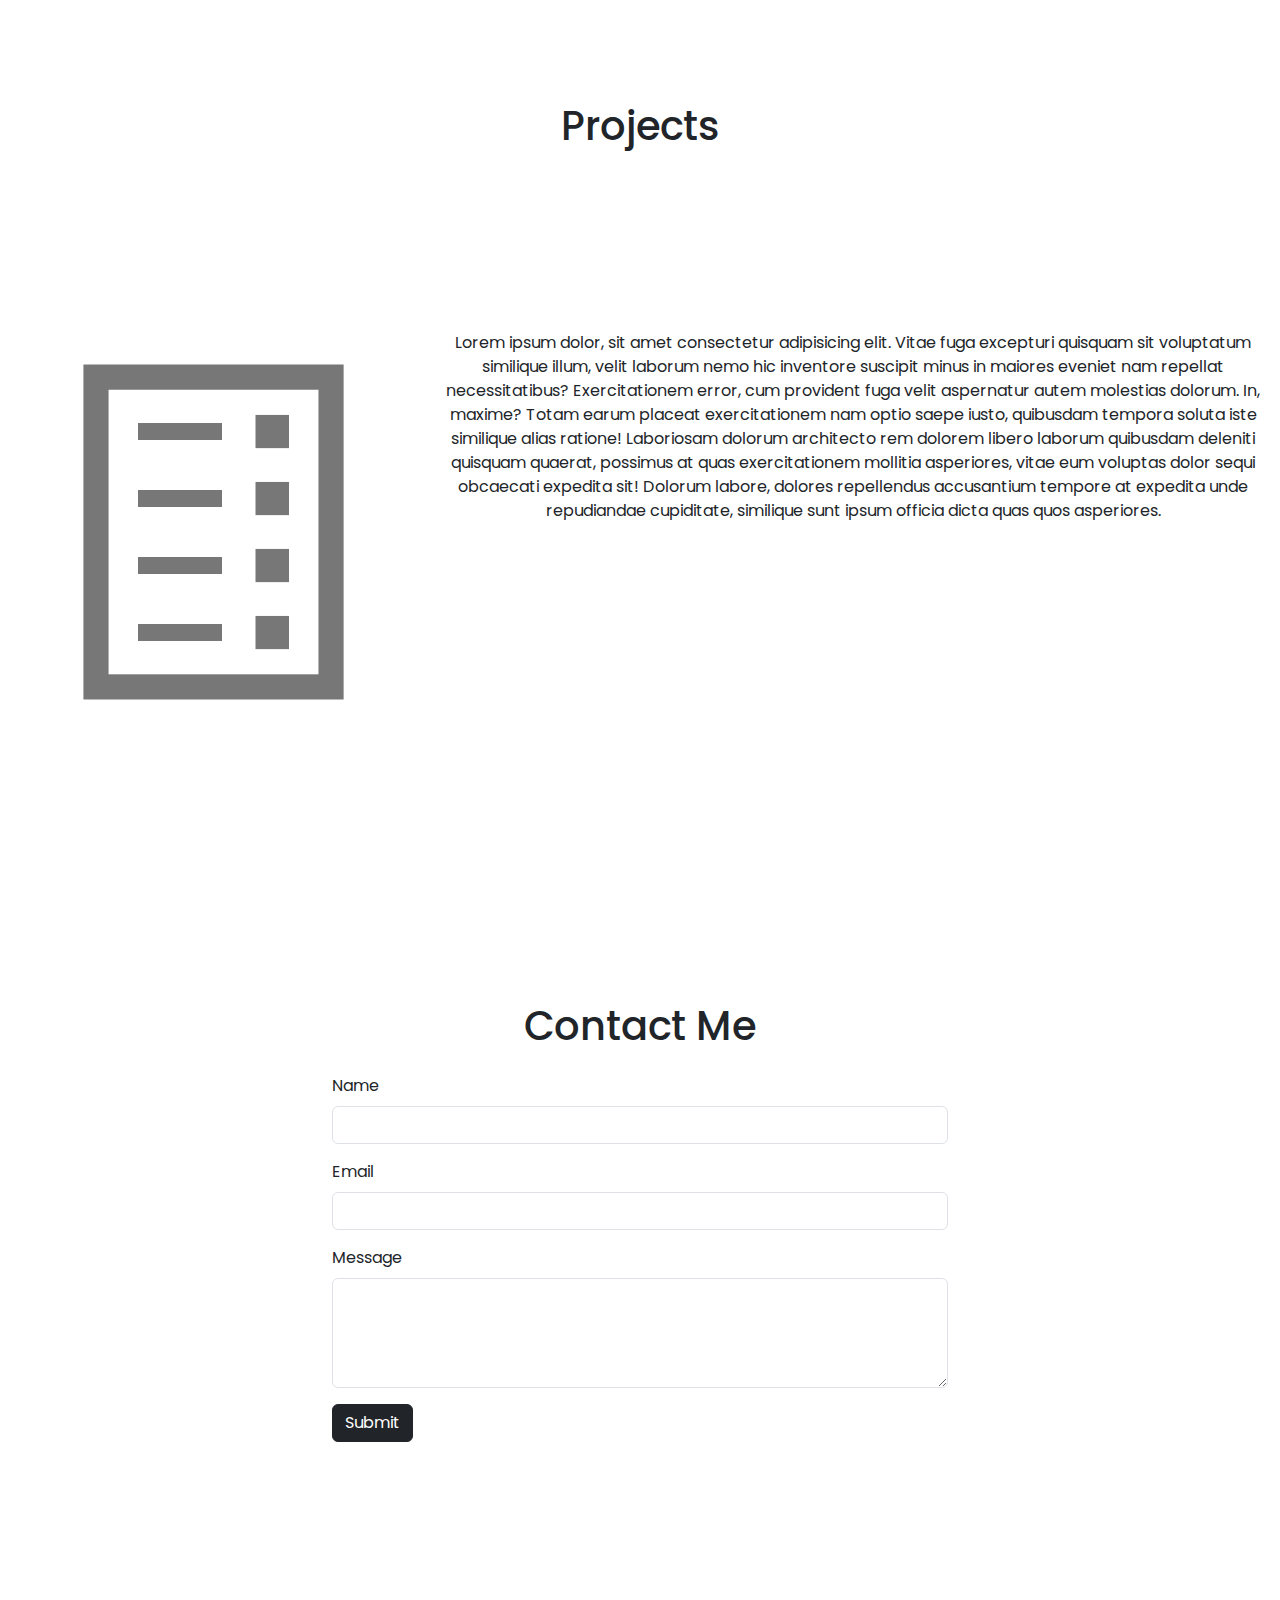
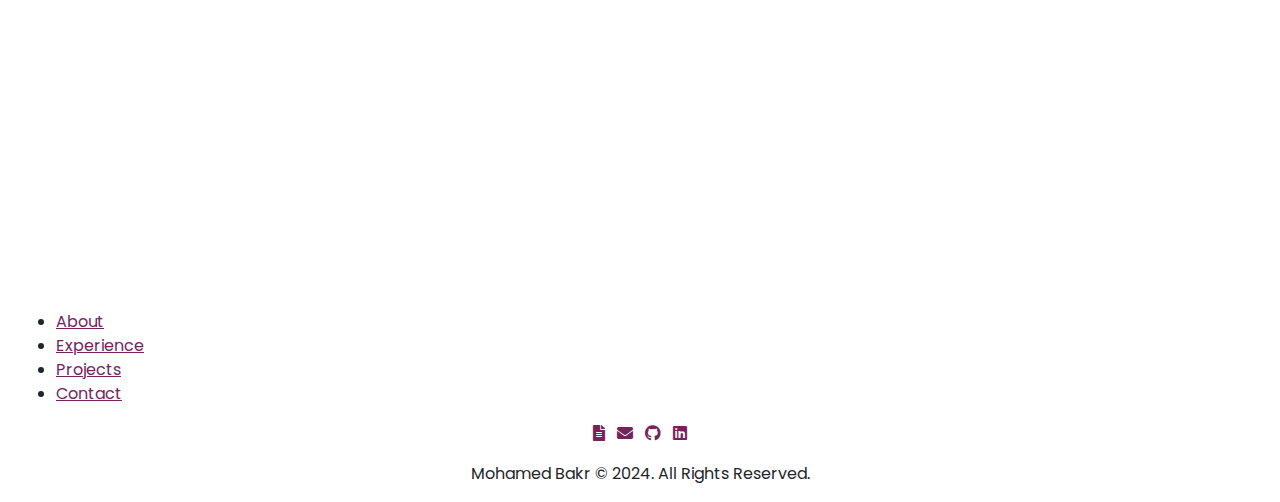
==== commit e6e7eb74: "merging main changes" ====
--- a/index.html
+++ b/index.html
@@ -150,6 +150,16 @@
         
         <section class="row row-mob mt-5">
             <footer class="d-flex flex-column col-md-12 pt-2">
+                <nav>
+                    <div class="nav-links-container">
+                        <ul class="nav-links">
+                        <li><a href="#about">About</a></li>
+                        <li><a href="#experience">Experience</a></li>
+                        <li><a href="#projects">Projects</a></li>
+                        <li><a href="#contact">Contact</a></li>
+                        </ul>
+                    </div>
+                </nav>
                 <ul class="list-unstyled list-inline text-center">
                     <li class="list-inline-item"><a href="#" aria-label="cv/resume"><i class="fas fa-file-alt"></i></a></li>
                     <li class="list-inline-item"><a href="#"><i class="fas fa-envelope" aria-label="email"></i></a></li>
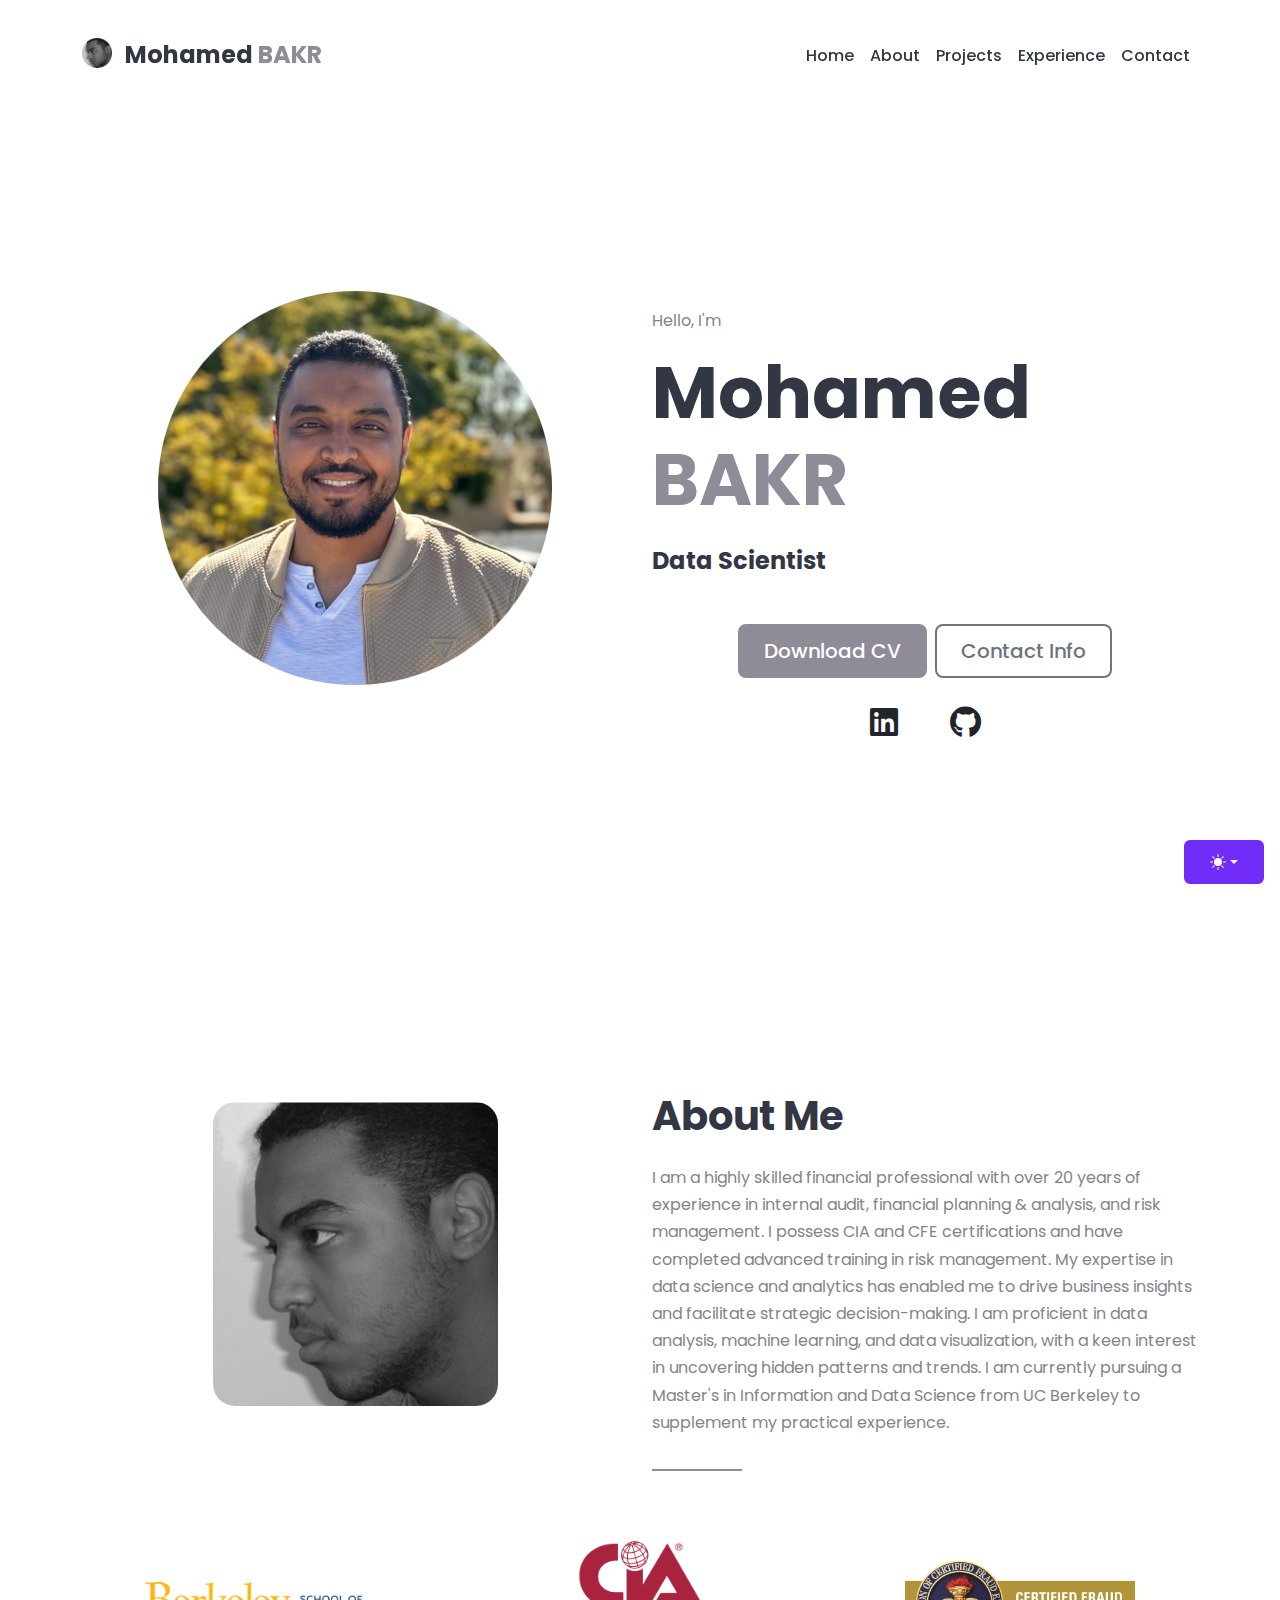
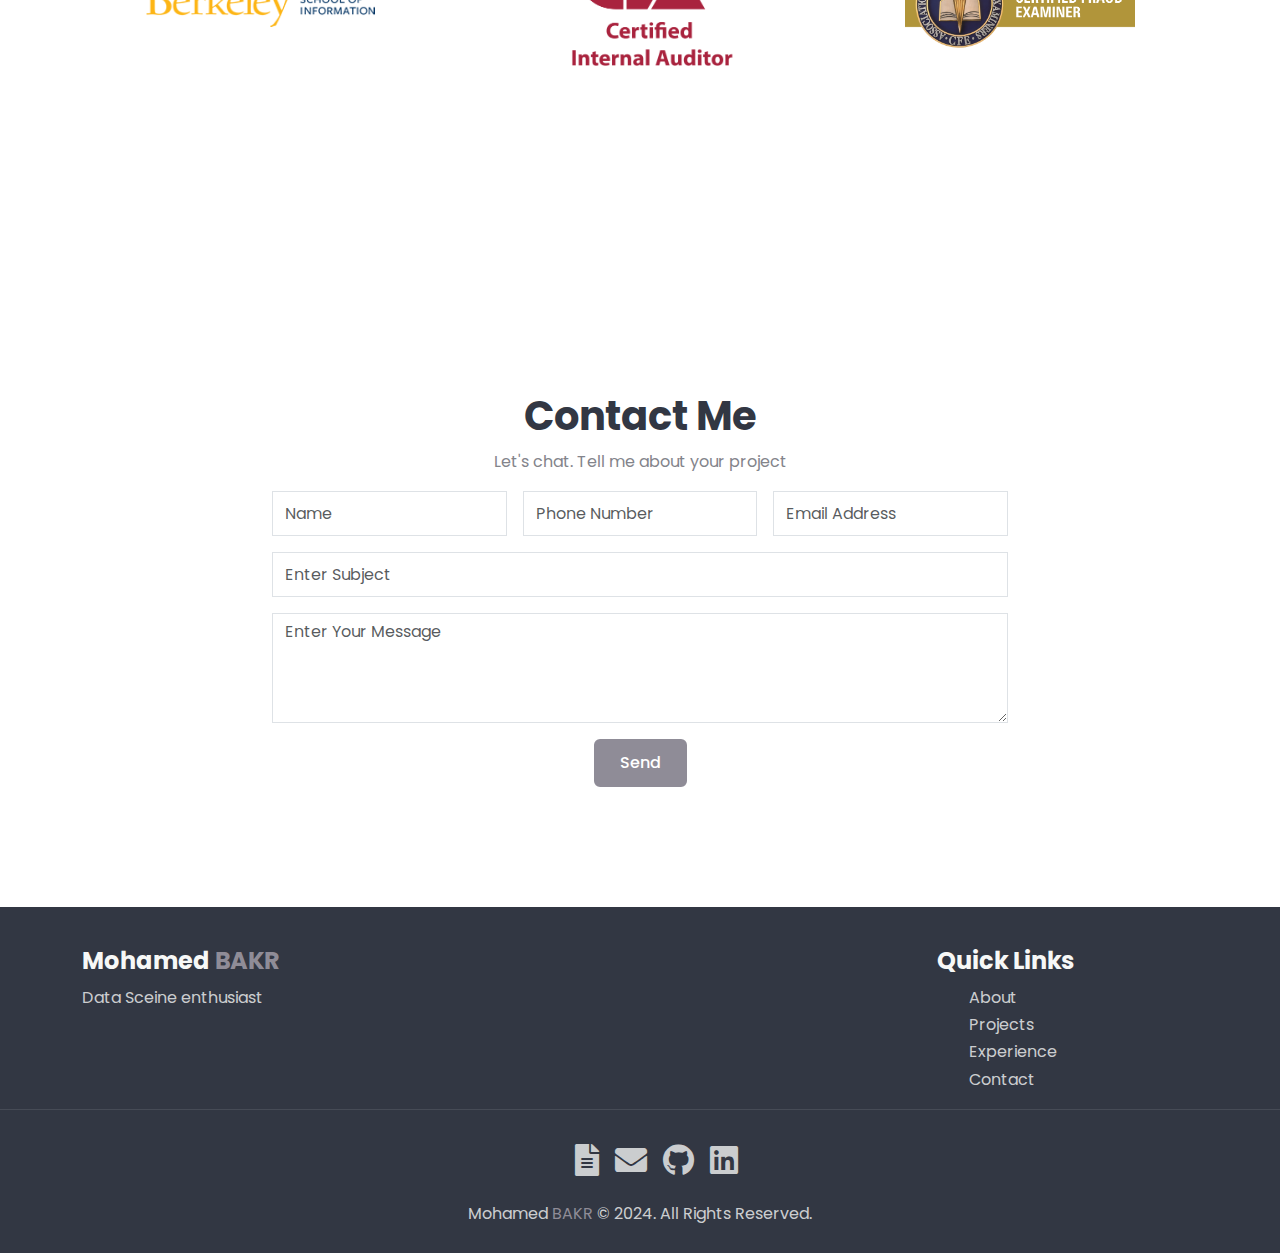
==== commit 0d954ba2: "refactored nav, Hero, Abuot, Contact, and footer" ====
--- a/index.html
+++ b/index.html
@@ -12,22 +12,72 @@
         <link rel="icon" href="./assets/imgs/logo-cir.png">
     </head>
 
-    <body class="systemDarkPreference" id="home">
-        <div class="container-fluid">
+    <body>
+        <svg xmlns="http://www.w3.org/2000/svg" class="d-none">
+            <symbol id="check2" viewBox="0 0 16 16">
+              <path d="M13.854 3.646a.5.5 0 0 1 0 .708l-7 7a.5.5 0 0 1-.708 0l-3.5-3.5a.5.5 0 1 1 .708-.708L6.5 10.293l6.646-6.647a.5.5 0 0 1 .708 0z"/>
+            </symbol>
+            <symbol id="circle-half" viewBox="0 0 16 16">
+              <path d="M8 15A7 7 0 1 0 8 1v14zm0 1A8 8 0 1 1 8 0a8 8 0 0 1 0 16z"/>
+            </symbol>
+            <symbol id="moon-stars-fill" viewBox="0 0 16 16">
+              <path d="M6 .278a.768.768 0 0 1 .08.858 7.208 7.208 0 0 0-.878 3.46c0 4.021 3.278 7.277 7.318 7.277.527 0 1.04-.055 1.533-.16a.787.787 0 0 1 .81.316.733.733 0 0 1-.031.893A8.349 8.349 0 0 1 8.344 16C3.734 16 0 12.286 0 7.71 0 4.266 2.114 1.312 5.124.06A.752.752 0 0 1 6 .278z"/>
+              <path d="M10.794 3.148a.217.217 0 0 1 .412 0l.387 1.162c.173.518.579.924 1.097 1.097l1.162.387a.217.217 0 0 1 0 .412l-1.162.387a1.734 1.734 0 0 0-1.097 1.097l-.387 1.162a.217.217 0 0 1-.412 0l-.387-1.162A1.734 1.734 0 0 0 9.31 6.593l-1.162-.387a.217.217 0 0 1 0-.412l1.162-.387a1.734 1.734 0 0 0 1.097-1.097l.387-1.162zM13.863.099a.145.145 0 0 1 .274 0l.258.774c.115.346.386.617.732.732l.774.258a.145.145 0 0 1 0 .274l-.774.258a1.156 1.156 0 0 0-.732.732l-.258.774a.145.145 0 0 1-.274 0l-.258-.774a1.156 1.156 0 0 0-.732-.732l-.774-.258a.145.145 0 0 1 0-.274l.774-.258c.346-.115.617-.386.732-.732L13.863.1z"/>
+            </symbol>
+            <symbol id="sun-fill" viewBox="0 0 16 16">
+              <path d="M8 12a4 4 0 1 0 0-8 4 4 0 0 0 0 8zM8 0a.5.5 0 0 1 .5.5v2a.5.5 0 0 1-1 0v-2A.5.5 0 0 1 8 0zm0 13a.5.5 0 0 1 .5.5v2a.5.5 0 0 1-1 0v-2A.5.5 0 0 1 8 13zm8-5a.5.5 0 0 1-.5.5h-2a.5.5 0 0 1 0-1h2a.5.5 0 0 1 .5.5zM3 8a.5.5 0 0 1-.5.5h-2a.5.5 0 0 1 0-1h2A.5.5 0 0 1 3 8zm10.657-5.657a.5.5 0 0 1 0 .707l-1.414 1.415a.5.5 0 1 1-.707-.708l1.414-1.414a.5.5 0 0 1 .707 0zm-9.193 9.193a.5.5 0 0 1 0 .707L3.05 13.657a.5.5 0 0 1-.707-.707l1.414-1.414a.5.5 0 0 1 .707 0zm9.193 2.121a.5.5 0 0 1-.707 0l-1.414-1.414a.5.5 0 0 1 .707-.707l1.414 1.414a.5.5 0 0 1 0 .707zM4.464 4.465a.5.5 0 0 1-.707 0L2.343 3.05a.5.5 0 1 1 .707-.707l1.414 1.414a.5.5 0 0 1 0 .708z"/>
+            </symbol>
+        </svg>
+      
+        <div class="dropdown position-fixed bottom-0 end-0 mb-3 me-3 bd-mode-toggle">
+            <button class="btn btn-bd-primary py-2 dropdown-toggle d-flex align-items-center"
+                    id="bd-theme"
+                    type="button"
+                    aria-expanded="false"
+                    data-bs-toggle="dropdown"
+                    aria-label="Toggle theme (auto)">
+              <svg class="bi my-1 theme-icon-active" width="1em" height="1em"><use href="#circle-half"></use></svg>
+              <span class="visually-hidden" id="bd-theme-text">Toggle theme</span>
+            </button>
+            <ul class="dropdown-menu dropdown-menu-end shadow" aria-labelledby="bd-theme-text">
+              <li>
+                <button type="button" class="dropdown-item d-flex align-items-center" data-bs-theme-value="light" aria-pressed="false">
+                  <svg class="bi me-2 opacity-50" width="1em" height="1em"><use href="#sun-fill"></use></svg>
+                  Light
+                  <svg class="bi ms-auto d-none" width="1em" height="1em"><use href="#check2"></use></svg>
+                </button>
+              </li>
+              <li>
+                <button type="button" class="dropdown-item d-flex align-items-center" data-bs-theme-value="dark" aria-pressed="false">
+                  <svg class="bi me-2 opacity-50" width="1em" height="1em"><use href="#moon-stars-fill"></use></svg>
+                  Dark
+                  <svg class="bi ms-auto d-none" width="1em" height="1em"><use href="#check2"></use></svg>
+                </button>
+              </li>
+              <li>
+                <button type="button" class="dropdown-item d-flex align-items-center active" data-bs-theme-value="auto" aria-pressed="true">
+                  <svg class="bi me-2 opacity-50" width="1em" height="1em"><use href="#circle-half"></use></svg>
+                  Auto
+                  <svg class="bi ms-auto d-none" width="1em" height="1em"><use href="#check2"></use></svg>
+                </button>
+              </li>
+            </ul>
+        </div>
+
         <!-- NAVIGATION -->
         <section class="row row-mob">
-            <nav class="navbar navbar-expand-md navbar-light fixed-top">
-                <div class="container-fluid">
+            <nav class="navbar navbar-expand-lg fixed-top">
+                <div class="container">
                     <!-- Brand -->
                     <a class="navbar-brand" href="#home">
                         <img src="./assets/imgs/logo-cir.png" alt="Mohamed Bakr" width="30" height="30" class="d-inline-block align-text-top me-2">
-                        Mohamed <span class="highlighted">Bakr</span>
+                        Mohamed <span class="brand">Bakr</span>
                     </a>
-                    <!-- Dark/Light mode icon -->
-                    <i id="mode-toggle" class="btn-toggle fas fa-sun icon"></i>
+
                     <button class="navbar-toggler" type="button" data-bs-toggle="collapse" data-bs-target="#navbarNav" aria-controls="navbarNav" aria-expanded="false" aria-label="Toggle navigation">
                         <span class="navbar-toggler-icon"></span>
                     </button>
+
                     <div class="collapse navbar-collapse justify-content-end" id="navbarNav">
                         <ul class="navbar-nav">
                             <li class="nav-item">
@@ -37,10 +87,10 @@
                                 <a class="nav-link" href="#about">About</a>
                             </li>
                             <li class="nav-item">
+                                <a class="nav-link" href="#projects">Projects</a>
+                            </li>
+                            <li class="nav-item">
                                 <a class="nav-link" href="#experience">Experience</a>
-                            </li>
-                            <li class="nav-item">
-                                <a class="nav-link" href="#projects">Projects</a>
                             </li>
                             <li class="nav-item">
                                 <a class="nav-link" href="#contact">Contact</a>
@@ -52,55 +102,75 @@
         </section>
         
         <!-- Hero -->
-        <section class="row row-mob"></section>
-            <main class="set-defaults main" role="main">
-                <div class="container">
-                    <div class="row">
-                        <div class="col-md-6 flex-column justify-content-center">
-                            <img src="./assets/imgs/Profile-pic.png" class="img-fluid" alt="Mohamed Bakr profile picture">
+        <section  id="home" class="d-flex align-items-center min-vh-100">
+            <div class="container">
+                <div class="row">
+                    <div class="col-md-6 flex-column justify-content-center">
+                        <img src="./assets/imgs/Profile-pic.png" class="img-fluid mx-auto d-block" alt="Mohamed Bakr profile picture">
+                    </div>
+                    <div class="col-md-6 d-flex flex-column justify-content-center">
+                        <p class="pt-3">Hello, I'm</p>
+                        <h1 class="display-2 fw-bold">Mohamed <span class="brand">Bakr</span></h1>
+                        <h4 class="mt-3 mb-5">Data Scientist</h4>
+
+                        <div class="d-grid gap-2 d-sm-flex float-start justify-content-sm-center">
+                            <a href="./assets/resume-example.pdf" target="_blank" class="btn btn-lg px-4 gap-3 btn-brand">Download CV</a>
+                            <a href="./#contact" class="btn btn-outline-secondary btn-lg px-4">Contact Info</a>
                         </div>
-                        <div class="col-md-6 d-flex flex-column justify-content-center">
-                            <p class="pt-3">Hello, I'm</p>
-                            <h1 class="title">Mohamed Bakr</h1>
-                            <h2>Data Scientist</h2>
-
-                            <div class="btn-container row mx-n2">
-                                <div class="col-md px-2">
-                                    <a href="./assets/resume-example.pdf" class="btn btn-lg w-100 mb-3 set-defaults fw-500 btn-pri-local" target="_blank">Download CV</a>
-                                </div>
-                                <div class="col-md px-2">
-                                    <a href="./#contact" class="btn btn-sec-local btn-lg w-100 mb-3 set-defaults fw-500">Contact Info</a>
-                                </div>
-                            </div>
-                            <div class="d-flex justify-content-center mt-3">
-                                <a href="https://www.linkedin.com/in/mohdbakr/" target="_blank" class="btn me-3">
-                                    <i class="fab fa-linkedin fa-2x"></i>
-                                </a>
-                                <a href="https://github.com/Mohdbakr" target="_blank" class="btn">
-                                    <i class="fab fa-github fa-2x"></i>
-                                </a>
-                            </div>
+                        <div class="d-flex justify-content-center mt-3">
+                            <a href="https://www.linkedin.com/in/mohdbakr/" target="_blank" class="btn ">
+                                <i class="fab fa-linkedin fa-2x"></i>
+                            </a>
+                            <a href="https://github.com/Mohdbakr" target="_blank" class="btn">
+                                <i class="fab fa-github fa-2x"></i>
+                            </a>
                         </div>
                     </div>
                 </div>
-            </main>
+            </div>
+        </section>
+
+        <!-- About -->
+        <section id="about" class="section-padding min-vh-100">
+            <div class="container">
+                <div class="row">
+                    <div class="col-md-6 flex-column justify-content-center">
+                        <img src="./assets/imgs/about-pic.png" class="img-fluid mx-auto d-block about-pic" alt="Mohamed Bakr profile picture">
+                    </div>
+                    <div class="col-md-6 flex-column justify-content-center">
+                        <h1>About Me</h1>
+                        <p class="pt-3">I am a highly skilled financial professional with over 20 years of experience in internal audit, financial planning & analysis, and risk management. I possess CIA and CFE certifications and have completed advanced training in risk management. My expertise in data science and analytics has enabled me to drive business insights and facilitate strategic decision-making. I am proficient in data analysis, machine learning, and data visualization, with a keen interest in uncovering hidden patterns and trends. I am currently pursuing a Master's in Information and Data Science from UC Berkeley to supplement my practical experience.</p>
+                        <div class="line"></div>
+                    </div>
+                </div>
+                <div class="logos row pt-5  d-flex align-items-center justify-content-center">
+                    <div class="col-md-4">
+                        <img src="./assets/imgs/ucb-sm.png" class="img-fluid mx-auto d-block" alt="UCB School of Information">
+                    </div>
+                    <div class="col-md-4">
+                        <img src="./assets/imgs/cia.png" class="img-fluid mx-auto d-block" alt="Certified Internal Auditor">
+                    </div>
+                    <div class="col-md-4">
+                        <img src="./assets/imgs/cfe.png" class="img-fluid mx-auto d-block" alt="Certified Fraud Examiner">
+                    </div>
+                    
+                </div>
+            </div>
         </section>
             
-
-        <!-- About -->
-        <section class="row row-mob" id="about">
-            <h1>About Me</h1>
-            <div class="col-md-6 flex-column justify-content-center">
-                <img src="./assets/imgs/about-pic.png" class="img-fluid about-pic" alt="Mohamed Bakr profile picture">
-            </div>
-            <div class="col-md-6 flex-column justify-content-center">
-                <p class="pt-3">I am a highly skilled financial professional with over 20 years of experience in internal audit, financial planning & analysis, and risk management. I possess CIA and CFE certifications and have completed advanced training in risk management. My expertise in data science and analytics has enabled me to drive business insights and facilitate strategic decision-making. I am proficient in data analysis, machine learning, and data visualization, with a keen interest in uncovering hidden patterns and trends. I am currently pursuing a Master's in Information and Data Science from UC Berkeley to supplement my practical experience.</p>
-            </div>
-        </section>
-            
+        <!-- Projects -->
+        <!-- <section id="projects" class="section-padding min-vh-100">
+            <h1>Projects</h1>
+            <div class="col-lg-4">
+                <img src="./assets/imgs/Projects.png" class="img-fluid" alt="Projects">
+            </div>
+            <div class="col-lg-8">
+                <p>Lorem ipsum dolor, sit amet consectetur adipisicing elit. Vitae fuga excepturi quisquam sit voluptatum similique illum, velit laborum nemo hic inventore suscipit minus in maiores eveniet nam repellat necessitatibus? Exercitationem error, cum provident fuga velit aspernatur autem molestias dolorum. In, maxime? Totam earum placeat exercitationem nam optio saepe iusto, quibusdam tempora soluta iste similique alias ratione! Laboriosam dolorum architecto rem dolorem libero laborum quibusdam deleniti quisquam quaerat, possimus at quas exercitationem mollitia asperiores, vitae eum voluptas dolor sequi obcaecati expedita sit! Dolorum labore, dolores repellendus accusantium tempore at expedita unde repudiandae cupiditate, similique sunt ipsum officia dicta quas quos asperiores.</p>
+            </div>
+        </section> -->
 
         <!-- Experience -->
-        <section  class="row py-5 vh-100 text-center" id="experience">
+        <!-- <section id="experience" class="section-padding min-vh-100">
             <h1>Experience</h1>
             <div class="col-lg-4">
                 <img src="./assets/imgs/Experience.png" class="img-fluid" alt="Experience">
@@ -109,70 +179,89 @@
             <div class="col-lg-8">
                 <p>Lorem ipsum dolor, sit amet consectetur adipisicing elit. Vitae fuga excepturi quisquam sit voluptatum similique illum, velit laborum nemo hic inventore suscipit minus in maiores eveniet nam repellat necessitatibus? Exercitationem error, cum provident fuga velit aspernatur autem molestias dolorum. In, maxime? Totam earum placeat exercitationem nam optio saepe iusto, quibusdam tempora soluta iste similique alias ratione! Laboriosam dolorum architecto rem dolorem libero laborum quibusdam deleniti quisquam quaerat, possimus at quas exercitationem mollitia asperiores, vitae eum voluptas dolor sequi obcaecati expedita sit! Dolorum labore, dolores repellendus accusantium tempore at expedita unde repudiandae cupiditate, similique sunt ipsum officia dicta quas quos asperiores.</p>
             </div>
-        </section>
-
-        <!-- Projects -->
-        <section  class="row py-5 vh-100 text-center" id="projects">
-            <h1>Projects</h1>
-            <div class="col-lg-4">
-                <img src="./assets/imgs/Projects.png" class="img-fluid" alt="Projects">
-            </div>
-            <div class="col-lg-8">
-                <p>Lorem ipsum dolor, sit amet consectetur adipisicing elit. Vitae fuga excepturi quisquam sit voluptatum similique illum, velit laborum nemo hic inventore suscipit minus in maiores eveniet nam repellat necessitatibus? Exercitationem error, cum provident fuga velit aspernatur autem molestias dolorum. In, maxime? Totam earum placeat exercitationem nam optio saepe iusto, quibusdam tempora soluta iste similique alias ratione! Laboriosam dolorum architecto rem dolorem libero laborum quibusdam deleniti quisquam quaerat, possimus at quas exercitationem mollitia asperiores, vitae eum voluptas dolor sequi obcaecati expedita sit! Dolorum labore, dolores repellendus accusantium tempore at expedita unde repudiandae cupiditate, similique sunt ipsum officia dicta quas quos asperiores.</p>
-            </div>
-        </section>
+        </section> -->
 
         <!-- Contacts -->
-        <section class="row py-5 vh-100" id="contact">
-            <div class="container">
-                <h1 class="text-center mb-4">Contact Me</h1>
+        <section id="contact" class="">
+            <div class="container section-padding">
+                <div class="row">
+                    <div class="col-12 text-center">
+                        <h1>Contact Me</h1>
+                        <p>Let's chat. Tell me about your project</p>
+                    </div>
+                </div>
                 <div class="row justify-content-center">
-                    <div class="col-lg-6">
-                        <form action="submit_form.php" method="POST">
-                            <div class="mb-3">
-                                <label for="name" class="form-label">Name</label>
-                                <input type="text" class="form-control" id="name" name="name" required>
-                            </div>
-                            <div class="mb-3">
-                                <label for="email" class="form-label">Email</label>
-                                <input type="email" class="form-control" id="email" name="email" required>
-                            </div>
-                            <div class="mb-3">
-                                <label for="message" class="form-label">Message</label>
-                                <textarea class="form-control" id="message" name="message" rows="4" required></textarea>
-                            </div>
-                            <button type="submit" class="btn btn-dark">Submit</button>
+                    <div class="col-md-8">
+                        <form action="#" class="row g-3" method="POST">
+                            <div class="col-md-4">
+                                <input type="text" class="form-control" placeholder="Name" id="name" name="name" required>
+                            </div>
+                            <div class="col-md-4">
+                                <input type="text" class="form-control" placeholder="Phone Number" id="phone" name="phone" required>
+                            </div>
+                            <div class="col-md-4">
+                                <input type="email" class="form-control" placeholder="Email Address" id="email" name="email" required>
+                            </div>
+                            <div class="col-md-12">
+                                <input type="text" class="form-control" placeholder="Enter Subject" id="subject" name="subject" required>
+                            </div>
+                            <div class="mb-12">
+                                <textarea class="form-control" placeholder="Enter Your Message" id="message" name="message" rows="4" required></textarea>
+                            </div>
+                            <div class="text-center col-md-12">
+                                <button type="submit" class="btn btn-brand r">Send</button>
+                            </div>
                         </form>
                     </div>
                 </div>
-            </div>
-        </section>
-        
-        <section class="row row-mob mt-5">
-            <footer class="d-flex flex-column col-md-12 pt-2">
-                <nav>
-                    <div class="nav-links-container">
-                        <ul class="nav-links">
-                        <li><a href="#about">About</a></li>
-                        <li><a href="#experience">Experience</a></li>
-                        <li><a href="#projects">Projects</a></li>
-                        <li><a href="#contact">Contact</a></li>
+                
+            </div>
+            <footer>
+                <div class="footer-top">
+                    <div class="container">
+                        <div class="row gy-5  justify-content-center align-self-center">
+                            <div class="col-md-4">
+                                <h4><a href="#"></a>Mohamed <span class="brand">Bakr</span></h4>
+                                <p>Data Sceine enthusiast</p>
+                                
+                            </div>
+                            <div class="col-md-3 ms-auto">
+                                <h4>Quick Links</h4>
+                                <ul class="nav-links">
+                                    <li><a href="#about">About</a></li>
+                                    <li><a href="#projects">Projects</a></li>
+                                    <li><a href="#experience">Experience</a></li>
+                                    <li><a href="#contact">Contact</a></li>
+                                </ul>
+                            </div>
+                        </div>
+                    </div>
+                </div>
+                <div class="footer-bottom">
+                    <div class="container">
+                        <ul class="d-flex justify-content-center mt-3">
+                            <li class="nav-item">
+                                <a href="#" aria-label="cv/resume"><i class="fas fa-file-alt fa-2x p-2"></i></a>
+                            </li>
+                            <li class="nav-item">
+                                <a href="#" aria-label="email"><i class="fas fa-envelope fa-2x p-2"></i></a>
+                            </li>
+                            <li class="nav-item">
+                                <a href="https://github.com/Mohdbakr" aria-label="github account"><i class="fab fa-github fa-2x p-2"></i></a>
+                            </li>
+                            <li class="nav-item">
+                                <a href="https://www.linkedin.com/in/mohdbakr/" aria-label="LinkedIn Profile"><i class="fab fa-linkedin fa-2x p-2"></i></a>
+                            </li>
                         </ul>
-                    </div>
-                </nav>
-                <ul class="list-unstyled list-inline text-center">
-                    <li class="list-inline-item"><a href="#" aria-label="cv/resume"><i class="fas fa-file-alt"></i></a></li>
-                    <li class="list-inline-item"><a href="#"><i class="fas fa-envelope" aria-label="email"></i></a></li>
-                    <li class="list-inline-item"><a href="https://github.com/Mohdbakr"><i class="fab fa-github" aria-label="github account"></i></a></li>
-                    <li class="list-inline-item"><a href="https://www.linkedin.com/in/mohdbakr/"><i class="fab fa-linkedin" aria-label="LinkedIn Profile"></i></a></li>
-                  </ul>
-                <p class=" text-center">Mohamed Bakr &copy; <span id="year">2024</span>. All Rights Reserved.</p>
+                        <p class=" text-center">Mohamed <span class="brand">Bakr</span> &copy; <span id="year">2024</span>. All Rights Reserved.</p>
+                    </div> 
+                </div>
             </footer>
         </section>
 
-    </div>
-    <script src="https://cdn.jsdelivr.net/npm/bootstrap@5.3.3/dist/js/bootstrap.bundle.min.js" integrity="sha384-YvpcrYf0tY3lHB60NNkmXc5s9fDVZLESaAA55NDzOxhy9GkcIdslK1eN7N6jIeHz" crossorigin="anonymous"></script>
-    <script src="https://ajax.googleapis.com/ajax/libs/jquery/3.6.0/jquery.min.js"></script>
-    <script src="assets\js\script.js"></script>
-  </body>
+
+        <script src="https://cdn.jsdelivr.net/npm/bootstrap@5.3.3/dist/js/bootstrap.bundle.min.js" integrity="sha384-YvpcrYf0tY3lHB60NNkmXc5s9fDVZLESaAA55NDzOxhy9GkcIdslK1eN7N6jIeHz" crossorigin="anonymous"></script>
+        <script src="https://ajax.googleapis.com/ajax/libs/jquery/3.6.0/jquery.min.js"></script>
+        <script src="assets\js\script.js"></script>
+    </body>
 </html>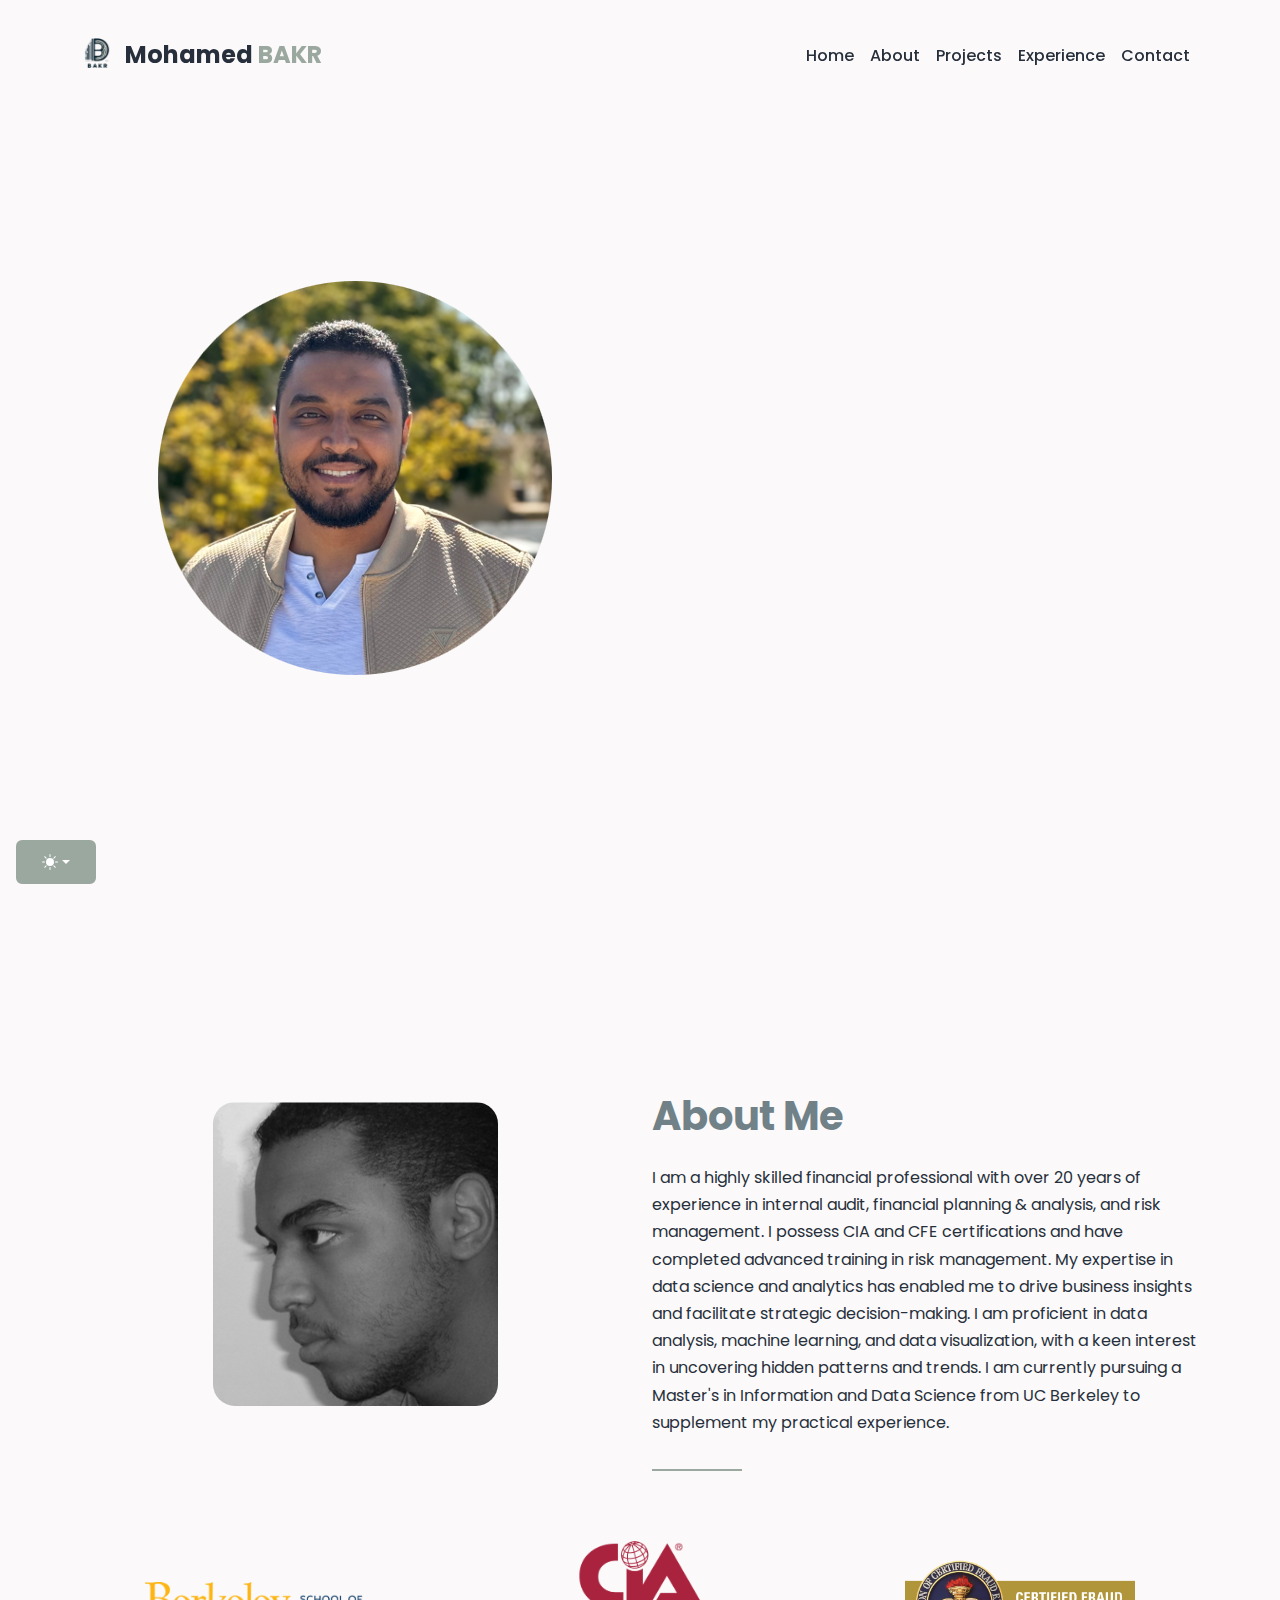
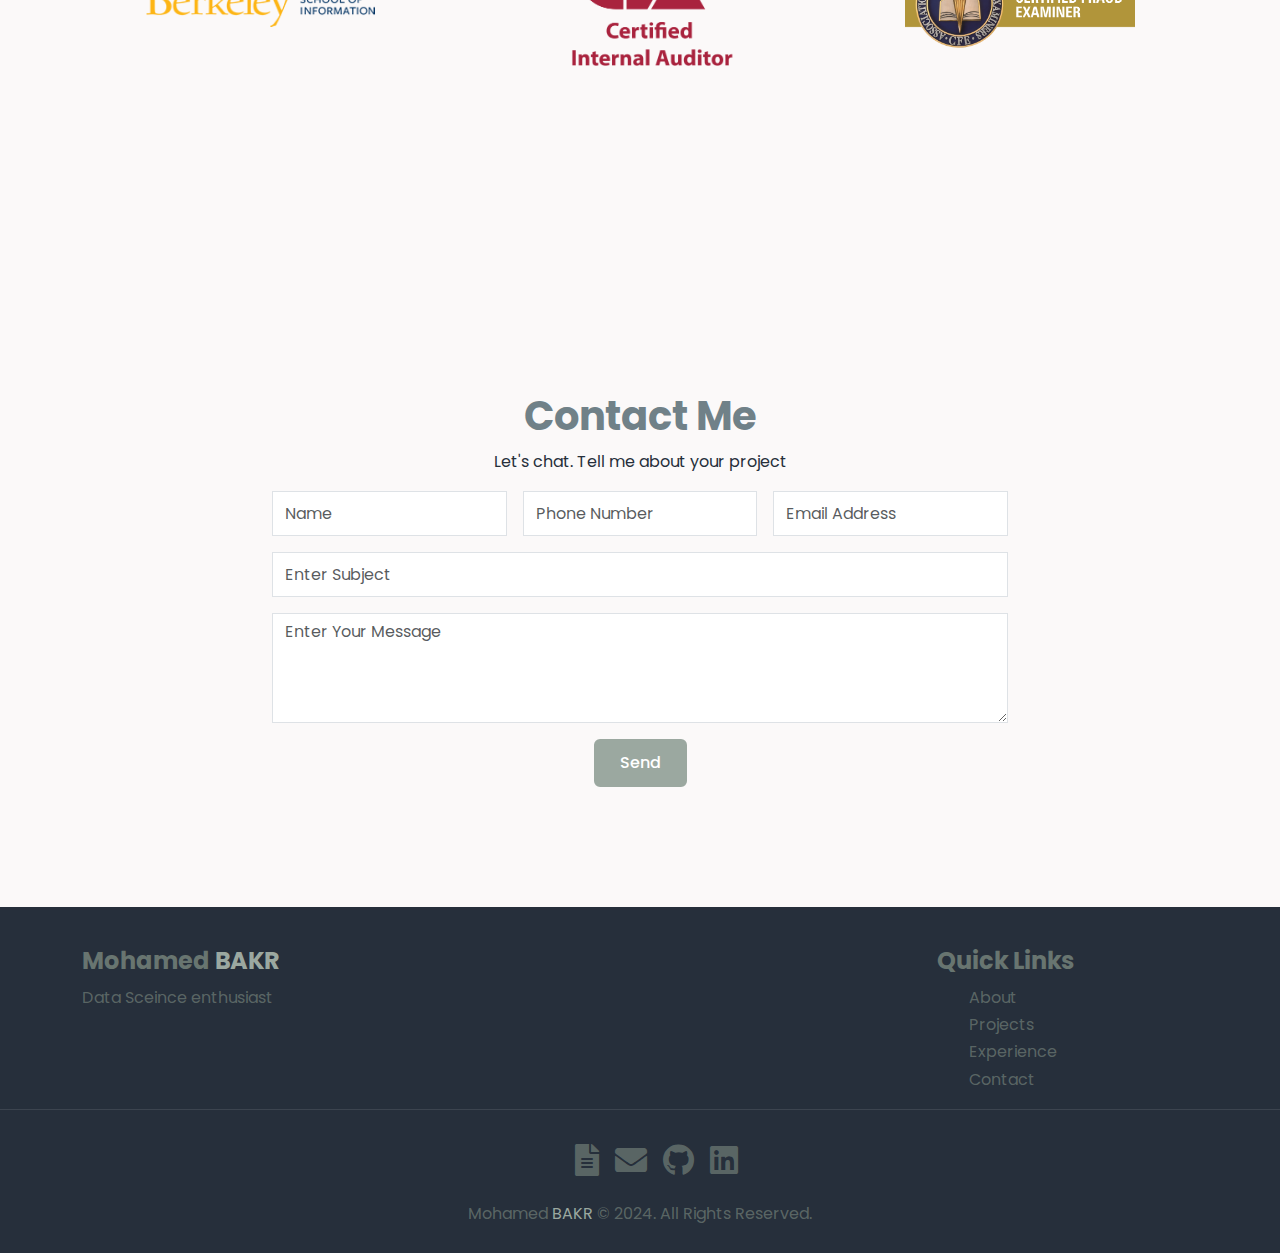
==== commit 373f053d: "refactor modes and add scroll bar style" ====
--- a/index.html
+++ b/index.html
@@ -8,8 +8,9 @@
         <!-- Bootstrap CSS -->
         <link href="https://cdn.jsdelivr.net/npm/bootstrap@5.3.3/dist/css/bootstrap.min.css" rel="stylesheet" integrity="sha384-QWTKZyjpPEjISv5WaRU9OFeRpok6YctnYmDr5pNlyT2bRjXh0JMhjY6hW+ALEwIH" crossorigin="anonymous">
         <link href="https://cdnjs.cloudflare.com/ajax/libs/font-awesome/5.15.4/css/all.min.css" rel="stylesheet">
+        <link href="https://unpkg.com/aos@2.3.1/dist/aos.css" rel="stylesheet">
         <link href="assets\css\styles.css" rel="stylesheet">
-        <link rel="icon" href="./assets/imgs/logo-cir.png">
+        <link rel="icon" href="./assets/imgs/logo.png">
     </head>
 
     <body>
@@ -29,7 +30,7 @@
             </symbol>
         </svg>
       
-        <div class="dropdown position-fixed bottom-0 end-0 mb-3 me-3 bd-mode-toggle">
+        <div class="dropdown position-fixed bottom-0 mb-3 ms-3 bd-mode-toggle">
             <button class="btn btn-bd-primary py-2 dropdown-toggle d-flex align-items-center"
                     id="bd-theme"
                     type="button"
@@ -70,7 +71,7 @@
                 <div class="container">
                     <!-- Brand -->
                     <a class="navbar-brand" href="#home">
-                        <img src="./assets/imgs/logo-cir.png" alt="Mohamed Bakr" width="30" height="30" class="d-inline-block align-text-top me-2">
+                        <img src="./assets/imgs/logo.png" alt="Mohamed Bakr" width="30" height="30" class="d-inline-block align-text-top me-2">
                         Mohamed <span class="brand">Bakr</span>
                     </a>
 
@@ -109,21 +110,23 @@
                         <img src="./assets/imgs/Profile-pic.png" class="img-fluid mx-auto d-block" alt="Mohamed Bakr profile picture">
                     </div>
                     <div class="col-md-6 d-flex flex-column justify-content-center">
-                        <p class="pt-3">Hello, I'm</p>
-                        <h1 class="display-2 fw-bold">Mohamed <span class="brand">Bakr</span></h1>
-                        <h4 class="mt-3 mb-5">Data Scientist</h4>
-
-                        <div class="d-grid gap-2 d-sm-flex float-start justify-content-sm-center">
-                            <a href="./assets/resume-example.pdf" target="_blank" class="btn btn-lg px-4 gap-3 btn-brand">Download CV</a>
+                        <p class="pt-3" data-aos="fade-up">Hello, I'm</p>
+                        <h1 class="display-2 fw-bold" data-aos="fade-up" data-aos-delay=100>Mohamed <span class="brand">Bakr</span></h1>
+                        <h4 class="mt-3 mb-5" data-aos="fade-up" data-aos-delay=200>Data Scientist</h4>
+
+                        <div class="d-grid gap-2 d-sm-flex float-start justify-content-sm-center" data-aos="fade-up" data-aos-delay=300>
+                            <a href="./assets/resume-example.pdf" target="_blank" class="btn btn-bd-primary btn-lg px-4 gap-3 btn-brand">Download CV</a>
                             <a href="./#contact" class="btn btn-outline-secondary btn-lg px-4">Contact Info</a>
                         </div>
-                        <div class="d-flex justify-content-center mt-3">
-                            <a href="https://www.linkedin.com/in/mohdbakr/" target="_blank" class="btn ">
-                                <i class="fab fa-linkedin fa-2x"></i>
-                            </a>
-                            <a href="https://github.com/Mohdbakr" target="_blank" class="btn">
-                                <i class="fab fa-github fa-2x"></i>
-                            </a>
+                        <div class="social d-flex justify-content-center mt-3" data-aos="fade-up" data-aos-delay=400>
+                            <ul class=" d-flex justify-content-center mt-3">
+                                <li class="nav-item">
+                                    <a href="https://github.com/Mohdbakr" aria-label="github account"><i class="fab fa-github fa-2x p-2"></i></a>
+                                </li>
+                                <li class="nav-item">
+                                    <a href="https://www.linkedin.com/in/mohdbakr/" aria-label="LinkedIn Profile"><i class="fab fa-linkedin fa-2x p-2"></i></a>
+                                </li>
+                            </ul>
                         </div>
                     </div>
                 </div>
@@ -192,7 +195,7 @@
                 </div>
                 <div class="row justify-content-center">
                     <div class="col-md-8">
-                        <form action="#" class="row g-3" method="POST">
+                        <form action="https://formspree.io/f/xqkrnzvp" class="row g-3" method="POST">
                             <div class="col-md-4">
                                 <input type="text" class="form-control" placeholder="Name" id="name" name="name" required>
                             </div>
@@ -209,7 +212,7 @@
                                 <textarea class="form-control" placeholder="Enter Your Message" id="message" name="message" rows="4" required></textarea>
                             </div>
                             <div class="text-center col-md-12">
-                                <button type="submit" class="btn btn-brand r">Send</button>
+                                <button type="submit" class="btn btn-bd-primary r">Send</button>
                             </div>
                         </form>
                     </div>
@@ -222,7 +225,7 @@
                         <div class="row gy-5  justify-content-center align-self-center">
                             <div class="col-md-4">
                                 <h4><a href="#"></a>Mohamed <span class="brand">Bakr</span></h4>
-                                <p>Data Sceine enthusiast</p>
+                                <p>Data Sceince enthusiast</p>
                                 
                             </div>
                             <div class="col-md-3 ms-auto">
@@ -238,7 +241,7 @@
                     </div>
                 </div>
                 <div class="footer-bottom">
-                    <div class="container">
+                    <div class="container social">
                         <ul class="d-flex justify-content-center mt-3">
                             <li class="nav-item">
                                 <a href="#" aria-label="cv/resume"><i class="fas fa-file-alt fa-2x p-2"></i></a>
@@ -259,7 +262,7 @@
             </footer>
         </section>
 
-
+        <script src="https://unpkg.com/aos@2.3.1/dist/aos.js"></script>
         <script src="https://cdn.jsdelivr.net/npm/bootstrap@5.3.3/dist/js/bootstrap.bundle.min.js" integrity="sha384-YvpcrYf0tY3lHB60NNkmXc5s9fDVZLESaAA55NDzOxhy9GkcIdslK1eN7N6jIeHz" crossorigin="anonymous"></script>
         <script src="https://ajax.googleapis.com/ajax/libs/jquery/3.6.0/jquery.min.js"></script>
         <script src="assets\js\script.js"></script>
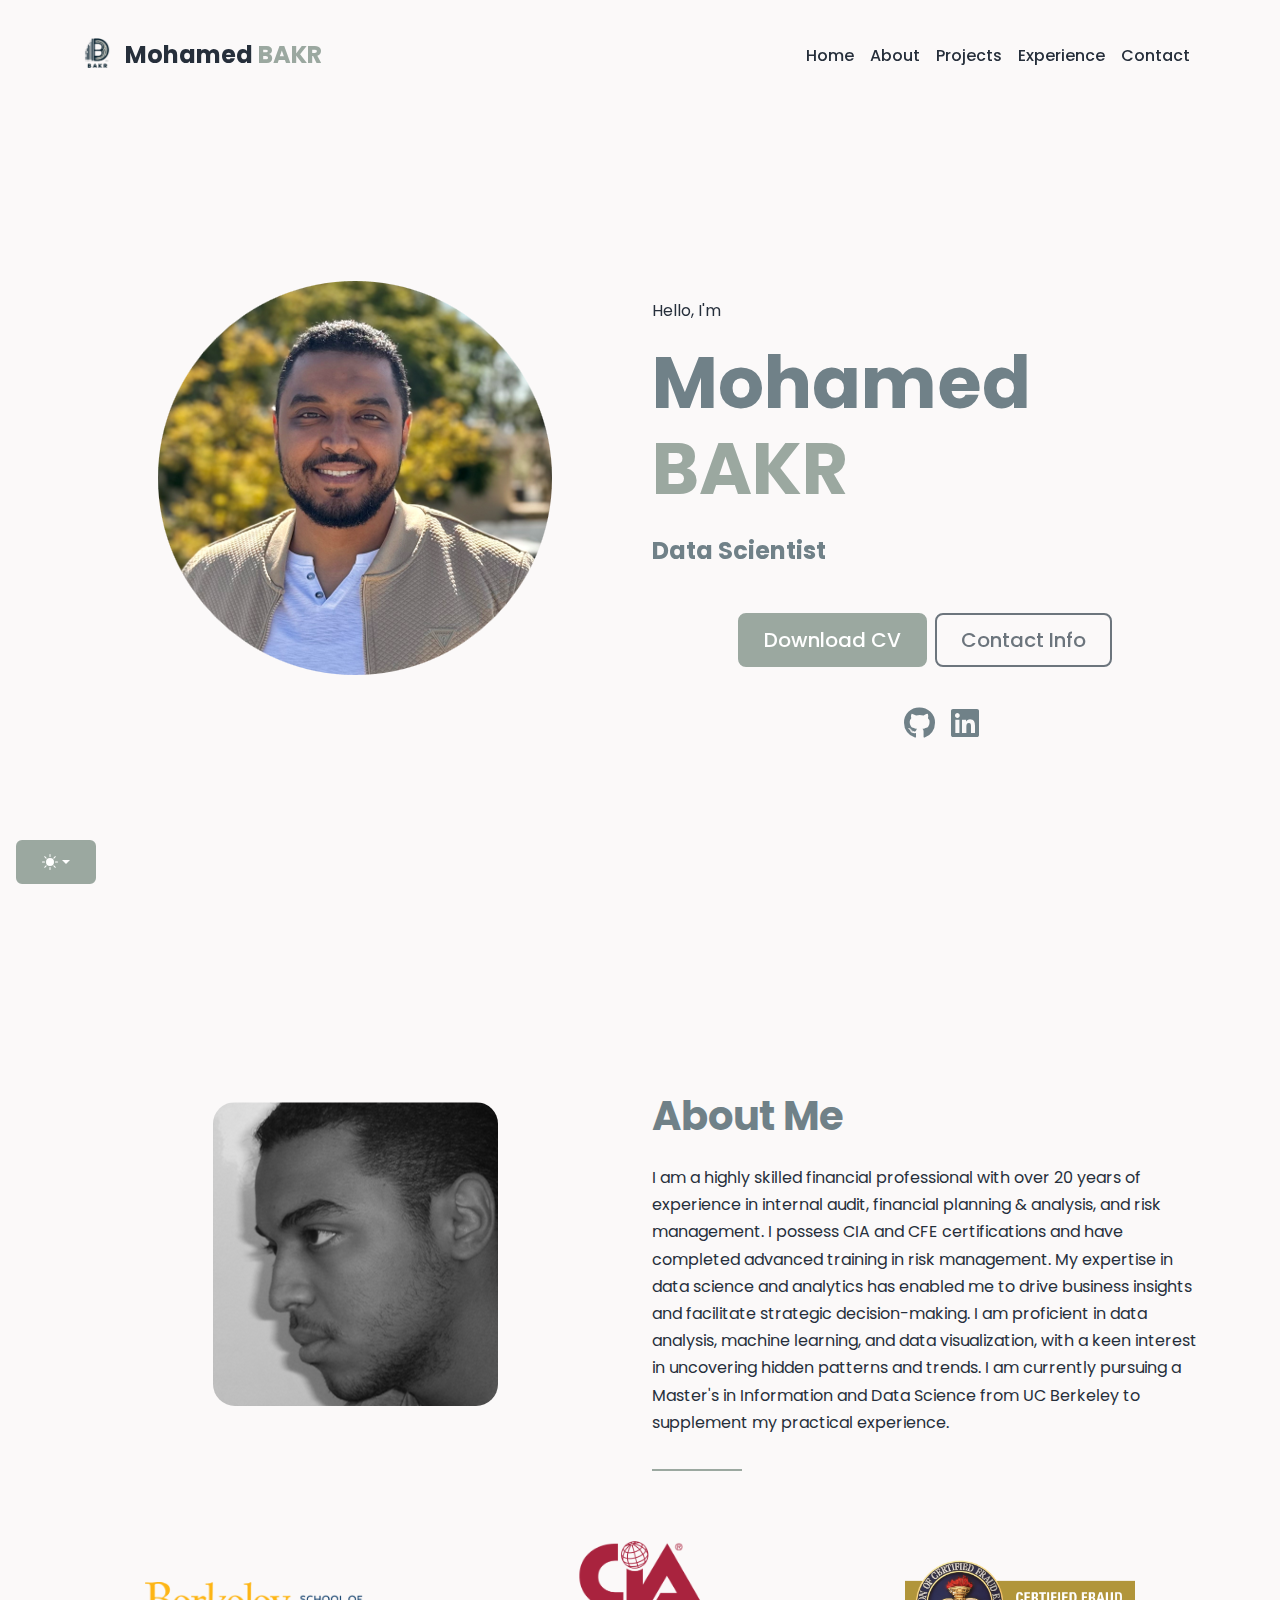
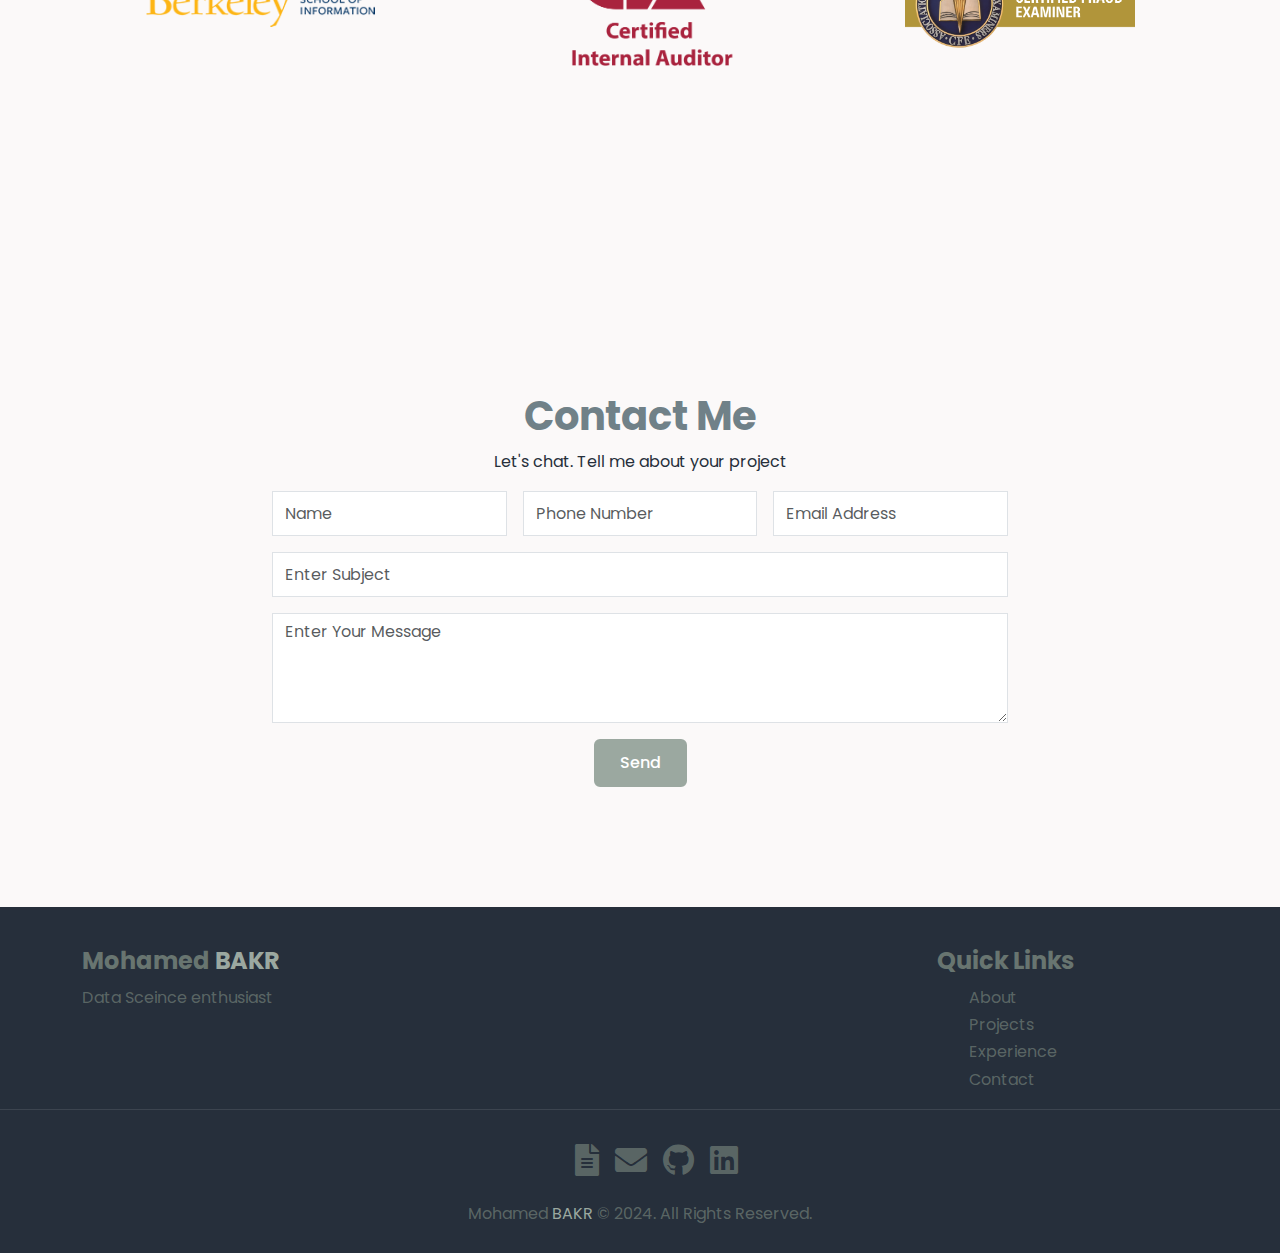
==== commit fe9fa819: "clean up" ====
--- a/index.html
+++ b/index.html
@@ -1,270 +1,270 @@
-<!doctype html>
-<html lang="en" data-bs-theme="auto">
-    <head>
-        <meta charset="utf-8">
-        <meta name="viewport" content="width=device-width, initial-scale=1">
-        <meta name="color-scheme" content="dark light">
-        <title>My Portfolio</title>
-        <!-- Bootstrap CSS -->
-        <link href="https://cdn.jsdelivr.net/npm/bootstrap@5.3.3/dist/css/bootstrap.min.css" rel="stylesheet" integrity="sha384-QWTKZyjpPEjISv5WaRU9OFeRpok6YctnYmDr5pNlyT2bRjXh0JMhjY6hW+ALEwIH" crossorigin="anonymous">
-        <link href="https://cdnjs.cloudflare.com/ajax/libs/font-awesome/5.15.4/css/all.min.css" rel="stylesheet">
-        <link href="https://unpkg.com/aos@2.3.1/dist/aos.css" rel="stylesheet">
-        <link href="assets\css\styles.css" rel="stylesheet">
-        <link rel="icon" href="./assets/imgs/logo.png">
-    </head>
-
-    <body>
-        <svg xmlns="http://www.w3.org/2000/svg" class="d-none">
-            <symbol id="check2" viewBox="0 0 16 16">
-              <path d="M13.854 3.646a.5.5 0 0 1 0 .708l-7 7a.5.5 0 0 1-.708 0l-3.5-3.5a.5.5 0 1 1 .708-.708L6.5 10.293l6.646-6.647a.5.5 0 0 1 .708 0z"/>
-            </symbol>
-            <symbol id="circle-half" viewBox="0 0 16 16">
-              <path d="M8 15A7 7 0 1 0 8 1v14zm0 1A8 8 0 1 1 8 0a8 8 0 0 1 0 16z"/>
-            </symbol>
-            <symbol id="moon-stars-fill" viewBox="0 0 16 16">
-              <path d="M6 .278a.768.768 0 0 1 .08.858 7.208 7.208 0 0 0-.878 3.46c0 4.021 3.278 7.277 7.318 7.277.527 0 1.04-.055 1.533-.16a.787.787 0 0 1 .81.316.733.733 0 0 1-.031.893A8.349 8.349 0 0 1 8.344 16C3.734 16 0 12.286 0 7.71 0 4.266 2.114 1.312 5.124.06A.752.752 0 0 1 6 .278z"/>
-              <path d="M10.794 3.148a.217.217 0 0 1 .412 0l.387 1.162c.173.518.579.924 1.097 1.097l1.162.387a.217.217 0 0 1 0 .412l-1.162.387a1.734 1.734 0 0 0-1.097 1.097l-.387 1.162a.217.217 0 0 1-.412 0l-.387-1.162A1.734 1.734 0 0 0 9.31 6.593l-1.162-.387a.217.217 0 0 1 0-.412l1.162-.387a1.734 1.734 0 0 0 1.097-1.097l.387-1.162zM13.863.099a.145.145 0 0 1 .274 0l.258.774c.115.346.386.617.732.732l.774.258a.145.145 0 0 1 0 .274l-.774.258a1.156 1.156 0 0 0-.732.732l-.258.774a.145.145 0 0 1-.274 0l-.258-.774a1.156 1.156 0 0 0-.732-.732l-.774-.258a.145.145 0 0 1 0-.274l.774-.258c.346-.115.617-.386.732-.732L13.863.1z"/>
-            </symbol>
-            <symbol id="sun-fill" viewBox="0 0 16 16">
-              <path d="M8 12a4 4 0 1 0 0-8 4 4 0 0 0 0 8zM8 0a.5.5 0 0 1 .5.5v2a.5.5 0 0 1-1 0v-2A.5.5 0 0 1 8 0zm0 13a.5.5 0 0 1 .5.5v2a.5.5 0 0 1-1 0v-2A.5.5 0 0 1 8 13zm8-5a.5.5 0 0 1-.5.5h-2a.5.5 0 0 1 0-1h2a.5.5 0 0 1 .5.5zM3 8a.5.5 0 0 1-.5.5h-2a.5.5 0 0 1 0-1h2A.5.5 0 0 1 3 8zm10.657-5.657a.5.5 0 0 1 0 .707l-1.414 1.415a.5.5 0 1 1-.707-.708l1.414-1.414a.5.5 0 0 1 .707 0zm-9.193 9.193a.5.5 0 0 1 0 .707L3.05 13.657a.5.5 0 0 1-.707-.707l1.414-1.414a.5.5 0 0 1 .707 0zm9.193 2.121a.5.5 0 0 1-.707 0l-1.414-1.414a.5.5 0 0 1 .707-.707l1.414 1.414a.5.5 0 0 1 0 .707zM4.464 4.465a.5.5 0 0 1-.707 0L2.343 3.05a.5.5 0 1 1 .707-.707l1.414 1.414a.5.5 0 0 1 0 .708z"/>
-            </symbol>
-        </svg>
-      
-        <div class="dropdown position-fixed bottom-0 mb-3 ms-3 bd-mode-toggle">
-            <button class="btn btn-bd-primary py-2 dropdown-toggle d-flex align-items-center"
-                    id="bd-theme"
-                    type="button"
-                    aria-expanded="false"
-                    data-bs-toggle="dropdown"
-                    aria-label="Toggle theme (auto)">
-              <svg class="bi my-1 theme-icon-active" width="1em" height="1em"><use href="#circle-half"></use></svg>
-              <span class="visually-hidden" id="bd-theme-text">Toggle theme</span>
-            </button>
-            <ul class="dropdown-menu dropdown-menu-end shadow" aria-labelledby="bd-theme-text">
-              <li>
-                <button type="button" class="dropdown-item d-flex align-items-center" data-bs-theme-value="light" aria-pressed="false">
-                  <svg class="bi me-2 opacity-50" width="1em" height="1em"><use href="#sun-fill"></use></svg>
-                  Light
-                  <svg class="bi ms-auto d-none" width="1em" height="1em"><use href="#check2"></use></svg>
-                </button>
-              </li>
-              <li>
-                <button type="button" class="dropdown-item d-flex align-items-center" data-bs-theme-value="dark" aria-pressed="false">
-                  <svg class="bi me-2 opacity-50" width="1em" height="1em"><use href="#moon-stars-fill"></use></svg>
-                  Dark
-                  <svg class="bi ms-auto d-none" width="1em" height="1em"><use href="#check2"></use></svg>
-                </button>
-              </li>
-              <li>
-                <button type="button" class="dropdown-item d-flex align-items-center active" data-bs-theme-value="auto" aria-pressed="true">
-                  <svg class="bi me-2 opacity-50" width="1em" height="1em"><use href="#circle-half"></use></svg>
-                  Auto
-                  <svg class="bi ms-auto d-none" width="1em" height="1em"><use href="#check2"></use></svg>
-                </button>
-              </li>
-            </ul>
-        </div>
-
-        <!-- NAVIGATION -->
-        <section class="row row-mob">
-            <nav class="navbar navbar-expand-lg fixed-top">
-                <div class="container">
-                    <!-- Brand -->
-                    <a class="navbar-brand" href="#home">
-                        <img src="./assets/imgs/logo.png" alt="Mohamed Bakr" width="30" height="30" class="d-inline-block align-text-top me-2">
-                        Mohamed <span class="brand">Bakr</span>
-                    </a>
-
-                    <button class="navbar-toggler" type="button" data-bs-toggle="collapse" data-bs-target="#navbarNav" aria-controls="navbarNav" aria-expanded="false" aria-label="Toggle navigation">
-                        <span class="navbar-toggler-icon"></span>
-                    </button>
-
-                    <div class="collapse navbar-collapse justify-content-end" id="navbarNav">
-                        <ul class="navbar-nav">
-                            <li class="nav-item">
-                                <a class="nav-link" href="#home">Home</a>
-                            </li>
-                            <li class="nav-item">
-                                <a class="nav-link" href="#about">About</a>
-                            </li>
-                            <li class="nav-item">
-                                <a class="nav-link" href="#projects">Projects</a>
-                            </li>
-                            <li class="nav-item">
-                                <a class="nav-link" href="#experience">Experience</a>
-                            </li>
-                            <li class="nav-item">
-                                <a class="nav-link" href="#contact">Contact</a>
-                            </li>
-                        </ul>
-                    </div>
-                </div>
-            </nav>   
-        </section>
-        
-        <!-- Hero -->
-        <section  id="home" class="d-flex align-items-center min-vh-100">
-            <div class="container">
-                <div class="row">
-                    <div class="col-md-6 flex-column justify-content-center">
-                        <img src="./assets/imgs/Profile-pic.png" class="img-fluid mx-auto d-block" alt="Mohamed Bakr profile picture">
-                    </div>
-                    <div class="col-md-6 d-flex flex-column justify-content-center">
-                        <p class="pt-3" data-aos="fade-up">Hello, I'm</p>
-                        <h1 class="display-2 fw-bold" data-aos="fade-up" data-aos-delay=100>Mohamed <span class="brand">Bakr</span></h1>
-                        <h4 class="mt-3 mb-5" data-aos="fade-up" data-aos-delay=200>Data Scientist</h4>
-
-                        <div class="d-grid gap-2 d-sm-flex float-start justify-content-sm-center" data-aos="fade-up" data-aos-delay=300>
-                            <a href="./assets/resume-example.pdf" target="_blank" class="btn btn-bd-primary btn-lg px-4 gap-3 btn-brand">Download CV</a>
-                            <a href="./#contact" class="btn btn-outline-secondary btn-lg px-4">Contact Info</a>
-                        </div>
-                        <div class="social d-flex justify-content-center mt-3" data-aos="fade-up" data-aos-delay=400>
-                            <ul class=" d-flex justify-content-center mt-3">
-                                <li class="nav-item">
-                                    <a href="https://github.com/Mohdbakr" aria-label="github account"><i class="fab fa-github fa-2x p-2"></i></a>
-                                </li>
-                                <li class="nav-item">
-                                    <a href="https://www.linkedin.com/in/mohdbakr/" aria-label="LinkedIn Profile"><i class="fab fa-linkedin fa-2x p-2"></i></a>
-                                </li>
-                            </ul>
-                        </div>
-                    </div>
-                </div>
-            </div>
-        </section>
-
-        <!-- About -->
-        <section id="about" class="section-padding min-vh-100">
-            <div class="container">
-                <div class="row">
-                    <div class="col-md-6 flex-column justify-content-center">
-                        <img src="./assets/imgs/about-pic.png" class="img-fluid mx-auto d-block about-pic" alt="Mohamed Bakr profile picture">
-                    </div>
-                    <div class="col-md-6 flex-column justify-content-center">
-                        <h1>About Me</h1>
-                        <p class="pt-3">I am a highly skilled financial professional with over 20 years of experience in internal audit, financial planning & analysis, and risk management. I possess CIA and CFE certifications and have completed advanced training in risk management. My expertise in data science and analytics has enabled me to drive business insights and facilitate strategic decision-making. I am proficient in data analysis, machine learning, and data visualization, with a keen interest in uncovering hidden patterns and trends. I am currently pursuing a Master's in Information and Data Science from UC Berkeley to supplement my practical experience.</p>
-                        <div class="line"></div>
-                    </div>
-                </div>
-                <div class="logos row pt-5  d-flex align-items-center justify-content-center">
-                    <div class="col-md-4">
-                        <img src="./assets/imgs/ucb-sm.png" class="img-fluid mx-auto d-block" alt="UCB School of Information">
-                    </div>
-                    <div class="col-md-4">
-                        <img src="./assets/imgs/cia.png" class="img-fluid mx-auto d-block" alt="Certified Internal Auditor">
-                    </div>
-                    <div class="col-md-4">
-                        <img src="./assets/imgs/cfe.png" class="img-fluid mx-auto d-block" alt="Certified Fraud Examiner">
-                    </div>
-                    
-                </div>
-            </div>
-        </section>
-            
-        <!-- Projects -->
-        <!-- <section id="projects" class="section-padding min-vh-100">
-            <h1>Projects</h1>
-            <div class="col-lg-4">
-                <img src="./assets/imgs/Projects.png" class="img-fluid" alt="Projects">
-            </div>
-            <div class="col-lg-8">
-                <p>Lorem ipsum dolor, sit amet consectetur adipisicing elit. Vitae fuga excepturi quisquam sit voluptatum similique illum, velit laborum nemo hic inventore suscipit minus in maiores eveniet nam repellat necessitatibus? Exercitationem error, cum provident fuga velit aspernatur autem molestias dolorum. In, maxime? Totam earum placeat exercitationem nam optio saepe iusto, quibusdam tempora soluta iste similique alias ratione! Laboriosam dolorum architecto rem dolorem libero laborum quibusdam deleniti quisquam quaerat, possimus at quas exercitationem mollitia asperiores, vitae eum voluptas dolor sequi obcaecati expedita sit! Dolorum labore, dolores repellendus accusantium tempore at expedita unde repudiandae cupiditate, similique sunt ipsum officia dicta quas quos asperiores.</p>
-            </div>
-        </section> -->
-
-        <!-- Experience -->
-        <!-- <section id="experience" class="section-padding min-vh-100">
-            <h1>Experience</h1>
-            <div class="col-lg-4">
-                <img src="./assets/imgs/Experience.png" class="img-fluid" alt="Experience">
-            </div>
-
-            <div class="col-lg-8">
-                <p>Lorem ipsum dolor, sit amet consectetur adipisicing elit. Vitae fuga excepturi quisquam sit voluptatum similique illum, velit laborum nemo hic inventore suscipit minus in maiores eveniet nam repellat necessitatibus? Exercitationem error, cum provident fuga velit aspernatur autem molestias dolorum. In, maxime? Totam earum placeat exercitationem nam optio saepe iusto, quibusdam tempora soluta iste similique alias ratione! Laboriosam dolorum architecto rem dolorem libero laborum quibusdam deleniti quisquam quaerat, possimus at quas exercitationem mollitia asperiores, vitae eum voluptas dolor sequi obcaecati expedita sit! Dolorum labore, dolores repellendus accusantium tempore at expedita unde repudiandae cupiditate, similique sunt ipsum officia dicta quas quos asperiores.</p>
-            </div>
-        </section> -->
-
-        <!-- Contacts -->
-        <section id="contact" class="">
-            <div class="container section-padding">
-                <div class="row">
-                    <div class="col-12 text-center">
-                        <h1>Contact Me</h1>
-                        <p>Let's chat. Tell me about your project</p>
-                    </div>
-                </div>
-                <div class="row justify-content-center">
-                    <div class="col-md-8">
-                        <form action="https://formspree.io/f/xqkrnzvp" class="row g-3" method="POST">
-                            <div class="col-md-4">
-                                <input type="text" class="form-control" placeholder="Name" id="name" name="name" required>
-                            </div>
-                            <div class="col-md-4">
-                                <input type="text" class="form-control" placeholder="Phone Number" id="phone" name="phone" required>
-                            </div>
-                            <div class="col-md-4">
-                                <input type="email" class="form-control" placeholder="Email Address" id="email" name="email" required>
-                            </div>
-                            <div class="col-md-12">
-                                <input type="text" class="form-control" placeholder="Enter Subject" id="subject" name="subject" required>
-                            </div>
-                            <div class="mb-12">
-                                <textarea class="form-control" placeholder="Enter Your Message" id="message" name="message" rows="4" required></textarea>
-                            </div>
-                            <div class="text-center col-md-12">
-                                <button type="submit" class="btn btn-bd-primary r">Send</button>
-                            </div>
-                        </form>
-                    </div>
-                </div>
-                
-            </div>
-            <footer>
-                <div class="footer-top">
-                    <div class="container">
-                        <div class="row gy-5  justify-content-center align-self-center">
-                            <div class="col-md-4">
-                                <h4><a href="#"></a>Mohamed <span class="brand">Bakr</span></h4>
-                                <p>Data Sceince enthusiast</p>
-                                
-                            </div>
-                            <div class="col-md-3 ms-auto">
-                                <h4>Quick Links</h4>
-                                <ul class="nav-links">
-                                    <li><a href="#about">About</a></li>
-                                    <li><a href="#projects">Projects</a></li>
-                                    <li><a href="#experience">Experience</a></li>
-                                    <li><a href="#contact">Contact</a></li>
-                                </ul>
-                            </div>
-                        </div>
-                    </div>
-                </div>
-                <div class="footer-bottom">
-                    <div class="container social">
-                        <ul class="d-flex justify-content-center mt-3">
-                            <li class="nav-item">
-                                <a href="#" aria-label="cv/resume"><i class="fas fa-file-alt fa-2x p-2"></i></a>
-                            </li>
-                            <li class="nav-item">
-                                <a href="#" aria-label="email"><i class="fas fa-envelope fa-2x p-2"></i></a>
-                            </li>
-                            <li class="nav-item">
-                                <a href="https://github.com/Mohdbakr" aria-label="github account"><i class="fab fa-github fa-2x p-2"></i></a>
-                            </li>
-                            <li class="nav-item">
-                                <a href="https://www.linkedin.com/in/mohdbakr/" aria-label="LinkedIn Profile"><i class="fab fa-linkedin fa-2x p-2"></i></a>
-                            </li>
-                        </ul>
-                        <p class=" text-center">Mohamed <span class="brand">Bakr</span> &copy; <span id="year">2024</span>. All Rights Reserved.</p>
-                    </div> 
-                </div>
-            </footer>
-        </section>
-
-        <script src="https://unpkg.com/aos@2.3.1/dist/aos.js"></script>
-        <script src="https://cdn.jsdelivr.net/npm/bootstrap@5.3.3/dist/js/bootstrap.bundle.min.js" integrity="sha384-YvpcrYf0tY3lHB60NNkmXc5s9fDVZLESaAA55NDzOxhy9GkcIdslK1eN7N6jIeHz" crossorigin="anonymous"></script>
-        <script src="https://ajax.googleapis.com/ajax/libs/jquery/3.6.0/jquery.min.js"></script>
-        <script src="assets\js\script.js"></script>
-    </body>
+<!doctype html>
+<html lang="en" data-bs-theme="auto">
+    <head>
+        <meta charset="utf-8">
+        <meta name="viewport" content="width=device-width, initial-scale=1">
+        <meta name="color-scheme" content="dark light">
+        <title>My Portfolio</title>
+        <!-- Bootstrap CSS -->
+        <link href="https://cdn.jsdelivr.net/npm/bootstrap@5.3.3/dist/css/bootstrap.min.css" rel="stylesheet" integrity="sha384-QWTKZyjpPEjISv5WaRU9OFeRpok6YctnYmDr5pNlyT2bRjXh0JMhjY6hW+ALEwIH" crossorigin="anonymous">
+        <link href="https://cdnjs.cloudflare.com/ajax/libs/font-awesome/5.15.4/css/all.min.css" rel="stylesheet">
+        <link href="https://unpkg.com/aos@2.3.1/dist/aos.css" rel="stylesheet">
+        <link href="assets\css\styles.css" rel="stylesheet">
+        <link rel="icon" href="./assets/imgs/logo.png">
+    </head>
+
+    <body>
+        <svg xmlns="http://www.w3.org/2000/svg" class="d-none">
+            <symbol id="check2" viewBox="0 0 16 16">
+              <path d="M13.854 3.646a.5.5 0 0 1 0 .708l-7 7a.5.5 0 0 1-.708 0l-3.5-3.5a.5.5 0 1 1 .708-.708L6.5 10.293l6.646-6.647a.5.5 0 0 1 .708 0z"/>
+            </symbol>
+            <symbol id="circle-half" viewBox="0 0 16 16">
+              <path d="M8 15A7 7 0 1 0 8 1v14zm0 1A8 8 0 1 1 8 0a8 8 0 0 1 0 16z"/>
+            </symbol>
+            <symbol id="moon-stars-fill" viewBox="0 0 16 16">
+              <path d="M6 .278a.768.768 0 0 1 .08.858 7.208 7.208 0 0 0-.878 3.46c0 4.021 3.278 7.277 7.318 7.277.527 0 1.04-.055 1.533-.16a.787.787 0 0 1 .81.316.733.733 0 0 1-.031.893A8.349 8.349 0 0 1 8.344 16C3.734 16 0 12.286 0 7.71 0 4.266 2.114 1.312 5.124.06A.752.752 0 0 1 6 .278z"/>
+              <path d="M10.794 3.148a.217.217 0 0 1 .412 0l.387 1.162c.173.518.579.924 1.097 1.097l1.162.387a.217.217 0 0 1 0 .412l-1.162.387a1.734 1.734 0 0 0-1.097 1.097l-.387 1.162a.217.217 0 0 1-.412 0l-.387-1.162A1.734 1.734 0 0 0 9.31 6.593l-1.162-.387a.217.217 0 0 1 0-.412l1.162-.387a1.734 1.734 0 0 0 1.097-1.097l.387-1.162zM13.863.099a.145.145 0 0 1 .274 0l.258.774c.115.346.386.617.732.732l.774.258a.145.145 0 0 1 0 .274l-.774.258a1.156 1.156 0 0 0-.732.732l-.258.774a.145.145 0 0 1-.274 0l-.258-.774a1.156 1.156 0 0 0-.732-.732l-.774-.258a.145.145 0 0 1 0-.274l.774-.258c.346-.115.617-.386.732-.732L13.863.1z"/>
+            </symbol>
+            <symbol id="sun-fill" viewBox="0 0 16 16">
+              <path d="M8 12a4 4 0 1 0 0-8 4 4 0 0 0 0 8zM8 0a.5.5 0 0 1 .5.5v2a.5.5 0 0 1-1 0v-2A.5.5 0 0 1 8 0zm0 13a.5.5 0 0 1 .5.5v2a.5.5 0 0 1-1 0v-2A.5.5 0 0 1 8 13zm8-5a.5.5 0 0 1-.5.5h-2a.5.5 0 0 1 0-1h2a.5.5 0 0 1 .5.5zM3 8a.5.5 0 0 1-.5.5h-2a.5.5 0 0 1 0-1h2A.5.5 0 0 1 3 8zm10.657-5.657a.5.5 0 0 1 0 .707l-1.414 1.415a.5.5 0 1 1-.707-.708l1.414-1.414a.5.5 0 0 1 .707 0zm-9.193 9.193a.5.5 0 0 1 0 .707L3.05 13.657a.5.5 0 0 1-.707-.707l1.414-1.414a.5.5 0 0 1 .707 0zm9.193 2.121a.5.5 0 0 1-.707 0l-1.414-1.414a.5.5 0 0 1 .707-.707l1.414 1.414a.5.5 0 0 1 0 .707zM4.464 4.465a.5.5 0 0 1-.707 0L2.343 3.05a.5.5 0 1 1 .707-.707l1.414 1.414a.5.5 0 0 1 0 .708z"/>
+            </symbol>
+        </svg>
+      
+        <div class="dropdown position-fixed bottom-0 mb-3 ms-3 bd-mode-toggle">
+            <button class="btn btn-bd-primary py-2 dropdown-toggle d-flex align-items-center"
+                    id="bd-theme"
+                    type="button"
+                    aria-expanded="false"
+                    data-bs-toggle="dropdown"
+                    aria-label="Toggle theme (auto)">
+              <svg class="bi my-1 theme-icon-active" width="1em" height="1em"><use href="#circle-half"></use></svg>
+              <span class="visually-hidden" id="bd-theme-text">Toggle theme</span>
+            </button>
+            <ul class="dropdown-menu dropdown-menu-end shadow" aria-labelledby="bd-theme-text">
+              <li>
+                <button type="button" class="dropdown-item d-flex align-items-center" data-bs-theme-value="light" aria-pressed="false">
+                  <svg class="bi me-2 opacity-50" width="1em" height="1em"><use href="#sun-fill"></use></svg>
+                  Light
+                  <svg class="bi ms-auto d-none" width="1em" height="1em"><use href="#check2"></use></svg>
+                </button>
+              </li>
+              <li>
+                <button type="button" class="dropdown-item d-flex align-items-center" data-bs-theme-value="dark" aria-pressed="false">
+                  <svg class="bi me-2 opacity-50" width="1em" height="1em"><use href="#moon-stars-fill"></use></svg>
+                  Dark
+                  <svg class="bi ms-auto d-none" width="1em" height="1em"><use href="#check2"></use></svg>
+                </button>
+              </li>
+              <li>
+                <button type="button" class="dropdown-item d-flex align-items-center active" data-bs-theme-value="auto" aria-pressed="true">
+                  <svg class="bi me-2 opacity-50" width="1em" height="1em"><use href="#circle-half"></use></svg>
+                  Auto
+                  <svg class="bi ms-auto d-none" width="1em" height="1em"><use href="#check2"></use></svg>
+                </button>
+              </li>
+            </ul>
+        </div>
+
+        <!-- NAVIGATION -->
+        <section class="row row-mob">
+            <nav class="navbar navbar-expand-lg fixed-top">
+                <div class="container">
+                    <!-- Brand -->
+                    <a class="navbar-brand" href="#home">
+                        <img src="./assets/imgs/logo.png" alt="Mohamed Bakr" width="30" height="30" class="d-inline-block align-text-top me-2">
+                        Mohamed <span class="brand">Bakr</span>
+                    </a>
+
+                    <button class="navbar-toggler" type="button" data-bs-toggle="collapse" data-bs-target="#navbarNav" aria-controls="navbarNav" aria-expanded="false" aria-label="Toggle navigation">
+                        <span class="navbar-toggler-icon"></span>
+                    </button>
+
+                    <div class="collapse navbar-collapse justify-content-end" id="navbarNav">
+                        <ul class="navbar-nav">
+                            <li class="nav-item">
+                                <a class="nav-link" href="#home">Home</a>
+                            </li>
+                            <li class="nav-item">
+                                <a class="nav-link" href="#about">About</a>
+                            </li>
+                            <li class="nav-item">
+                                <a class="nav-link" href="#projects">Projects</a>
+                            </li>
+                            <li class="nav-item">
+                                <a class="nav-link" href="#experience">Experience</a>
+                            </li>
+                            <li class="nav-item">
+                                <a class="nav-link" href="#contact">Contact</a>
+                            </li>
+                        </ul>
+                    </div>
+                </div>
+            </nav>   
+        </section>
+        
+        <!-- Hero -->
+        <section  id="home" class="d-flex align-items-center min-vh-100">
+            <div class="container">
+                <div class="row">
+                    <div class="col-md-6 flex-column justify-content-center">
+                        <img src="./assets/imgs/Profile-pic.png" class="img-fluid mx-auto d-block" alt="Mohamed Bakr profile picture">
+                    </div>
+                    <div class="col-md-6 d-flex flex-column justify-content-center">
+                        <p class="pt-3" data-aos="fade-up">Hello, I'm</p>
+                        <h1 class="display-2 fw-bold" data-aos="fade-up" data-aos-delay=100>Mohamed <span class="brand">Bakr</span></h1>
+                        <h4 class="mt-3 mb-5" data-aos="fade-up" data-aos-delay=200>Data Scientist</h4>
+
+                        <div class="d-grid gap-2 d-sm-flex float-start justify-content-sm-center" data-aos="fade-up" data-aos-delay=300>
+                            <a href="./assets/resume-example.pdf" target="_blank" class="btn btn-bd-primary btn-lg px-4 gap-3 btn-brand">Download CV</a>
+                            <a href="./#contact" class="btn btn-outline-secondary btn-lg px-4">Contact Info</a>
+                        </div>
+                        <div class="social d-flex justify-content-center mt-3" data-aos="fade-up" data-aos-delay=400>
+                            <ul class=" d-flex justify-content-center mt-3">
+                                <li class="nav-item">
+                                    <a href="https://github.com/Mohdbakr" aria-label="github account"><i class="fab fa-github fa-2x p-2"></i></a>
+                                </li>
+                                <li class="nav-item">
+                                    <a href="https://www.linkedin.com/in/mohdbakr/" aria-label="LinkedIn Profile"><i class="fab fa-linkedin fa-2x p-2"></i></a>
+                                </li>
+                            </ul>
+                        </div>
+                    </div>
+                </div>
+            </div>
+        </section>
+
+        <!-- About -->
+        <section id="about" class="section-padding min-vh-100">
+            <div class="container">
+                <div class="row">
+                    <div class="col-md-6 flex-column justify-content-center">
+                        <img src="./assets/imgs/about-pic.png" class="img-fluid mx-auto d-block about-pic" alt="Mohamed Bakr profile picture">
+                    </div>
+                    <div class="col-md-6 flex-column justify-content-center">
+                        <h1>About Me</h1>
+                        <p class="pt-3">I am a highly skilled financial professional with over 20 years of experience in internal audit, financial planning & analysis, and risk management. I possess CIA and CFE certifications and have completed advanced training in risk management. My expertise in data science and analytics has enabled me to drive business insights and facilitate strategic decision-making. I am proficient in data analysis, machine learning, and data visualization, with a keen interest in uncovering hidden patterns and trends. I am currently pursuing a Master's in Information and Data Science from UC Berkeley to supplement my practical experience.</p>
+                        <div class="line"></div>
+                    </div>
+                </div>
+                <div class="logos row pt-5  d-flex align-items-center justify-content-center">
+                    <div class="col-md-4">
+                        <img src="./assets/imgs/ucb-sm.png" class="img-fluid mx-auto d-block" alt="UCB School of Information">
+                    </div>
+                    <div class="col-md-4">
+                        <img src="./assets/imgs/cia.png" class="img-fluid mx-auto d-block" alt="Certified Internal Auditor">
+                    </div>
+                    <div class="col-md-4">
+                        <img src="./assets/imgs/cfe.png" class="img-fluid mx-auto d-block" alt="Certified Fraud Examiner">
+                    </div>
+                    
+                </div>
+            </div>
+        </section>
+            
+        <!-- Projects -->
+        <!-- <section id="projects" class="section-padding min-vh-100">
+            <h1>Projects</h1>
+            <div class="col-lg-4">
+                <img src="./assets/imgs/Projects.png" class="img-fluid" alt="Projects">
+            </div>
+            <div class="col-lg-8">
+                <p>Lorem ipsum dolor, sit amet consectetur adipisicing elit. Vitae fuga excepturi quisquam sit voluptatum similique illum, velit laborum nemo hic inventore suscipit minus in maiores eveniet nam repellat necessitatibus? Exercitationem error, cum provident fuga velit aspernatur autem molestias dolorum. In, maxime? Totam earum placeat exercitationem nam optio saepe iusto, quibusdam tempora soluta iste similique alias ratione! Laboriosam dolorum architecto rem dolorem libero laborum quibusdam deleniti quisquam quaerat, possimus at quas exercitationem mollitia asperiores, vitae eum voluptas dolor sequi obcaecati expedita sit! Dolorum labore, dolores repellendus accusantium tempore at expedita unde repudiandae cupiditate, similique sunt ipsum officia dicta quas quos asperiores.</p>
+            </div>
+        </section> -->
+
+        <!-- Experience -->
+        <!-- <section id="experience" class="section-padding min-vh-100">
+            <h1>Experience</h1>
+            <div class="col-lg-4">
+                <img src="./assets/imgs/Experience.png" class="img-fluid" alt="Experience">
+            </div>
+
+            <div class="col-lg-8">
+                <p>Lorem ipsum dolor, sit amet consectetur adipisicing elit. Vitae fuga excepturi quisquam sit voluptatum similique illum, velit laborum nemo hic inventore suscipit minus in maiores eveniet nam repellat necessitatibus? Exercitationem error, cum provident fuga velit aspernatur autem molestias dolorum. In, maxime? Totam earum placeat exercitationem nam optio saepe iusto, quibusdam tempora soluta iste similique alias ratione! Laboriosam dolorum architecto rem dolorem libero laborum quibusdam deleniti quisquam quaerat, possimus at quas exercitationem mollitia asperiores, vitae eum voluptas dolor sequi obcaecati expedita sit! Dolorum labore, dolores repellendus accusantium tempore at expedita unde repudiandae cupiditate, similique sunt ipsum officia dicta quas quos asperiores.</p>
+            </div>
+        </section> -->
+
+        <!-- Contacts -->
+        <section id="contact" class="">
+            <div class="container section-padding">
+                <div class="row">
+                    <div class="col-12 text-center">
+                        <h1>Contact Me</h1>
+                        <p>Let's chat. Tell me about your project</p>
+                    </div>
+                </div>
+                <div class="row justify-content-center">
+                    <div class="col-md-8">
+                        <form action="https://formspree.io/f/xqkrnzvp" class="row g-3" method="POST">
+                            <div class="col-md-4">
+                                <input type="text" class="form-control" placeholder="Name" id="name" name="name" required>
+                            </div>
+                            <div class="col-md-4">
+                                <input type="text" class="form-control" placeholder="Phone Number" id="phone" name="phone" required>
+                            </div>
+                            <div class="col-md-4">
+                                <input type="email" class="form-control" placeholder="Email Address" id="email" name="email" required>
+                            </div>
+                            <div class="col-md-12">
+                                <input type="text" class="form-control" placeholder="Enter Subject" id="subject" name="subject" required>
+                            </div>
+                            <div class="mb-12">
+                                <textarea class="form-control" placeholder="Enter Your Message" id="message" name="message" rows="4" required></textarea>
+                            </div>
+                            <div class="text-center col-md-12">
+                                <button type="submit" class="btn btn-bd-primary r">Send</button>
+                            </div>
+                        </form>
+                    </div>
+                </div>
+                
+            </div>
+            <footer>
+                <div class="footer-top">
+                    <div class="container">
+                        <div class="row gy-5  justify-content-center align-self-center">
+                            <div class="col-md-4">
+                                <h4><a href="#"></a>Mohamed <span class="brand">Bakr</span></h4>
+                                <p>Data Sceince enthusiast</p>
+                                
+                            </div>
+                            <div class="col-md-3 ms-auto">
+                                <h4>Quick Links</h4>
+                                <ul class="nav-links">
+                                    <li><a href="#about">About</a></li>
+                                    <li><a href="#projects">Projects</a></li>
+                                    <li><a href="#experience">Experience</a></li>
+                                    <li><a href="#contact">Contact</a></li>
+                                </ul>
+                            </div>
+                        </div>
+                    </div>
+                </div>
+                <div class="footer-bottom">
+                    <div class="container social">
+                        <ul class="d-flex justify-content-center mt-3">
+                            <li class="nav-item">
+                                <a href="#" aria-label="cv/resume"><i class="fas fa-file-alt fa-2x p-2"></i></a>
+                            </li>
+                            <li class="nav-item">
+                                <a href="#" aria-label="email"><i class="fas fa-envelope fa-2x p-2"></i></a>
+                            </li>
+                            <li class="nav-item">
+                                <a href="https://github.com/Mohdbakr" aria-label="github account"><i class="fab fa-github fa-2x p-2"></i></a>
+                            </li>
+                            <li class="nav-item">
+                                <a href="https://www.linkedin.com/in/mohdbakr/" aria-label="LinkedIn Profile"><i class="fab fa-linkedin fa-2x p-2"></i></a>
+                            </li>
+                        </ul>
+                        <p class=" text-center">Mohamed <span class="brand">Bakr</span> &copy; <span id="year">2024</span>. All Rights Reserved.</p>
+                    </div> 
+                </div>
+            </footer>
+        </section>
+
+        <script src="https://unpkg.com/aos@2.3.1/dist/aos.js"></script>
+        <script src="https://cdn.jsdelivr.net/npm/bootstrap@5.3.3/dist/js/bootstrap.bundle.min.js" integrity="sha384-YvpcrYf0tY3lHB60NNkmXc5s9fDVZLESaAA55NDzOxhy9GkcIdslK1eN7N6jIeHz" crossorigin="anonymous"></script>
+        <script src="https://ajax.googleapis.com/ajax/libs/jquery/3.6.0/jquery.min.js"></script>
+        <script src="assets\js\script.js"></script>
+    </body>
 </html>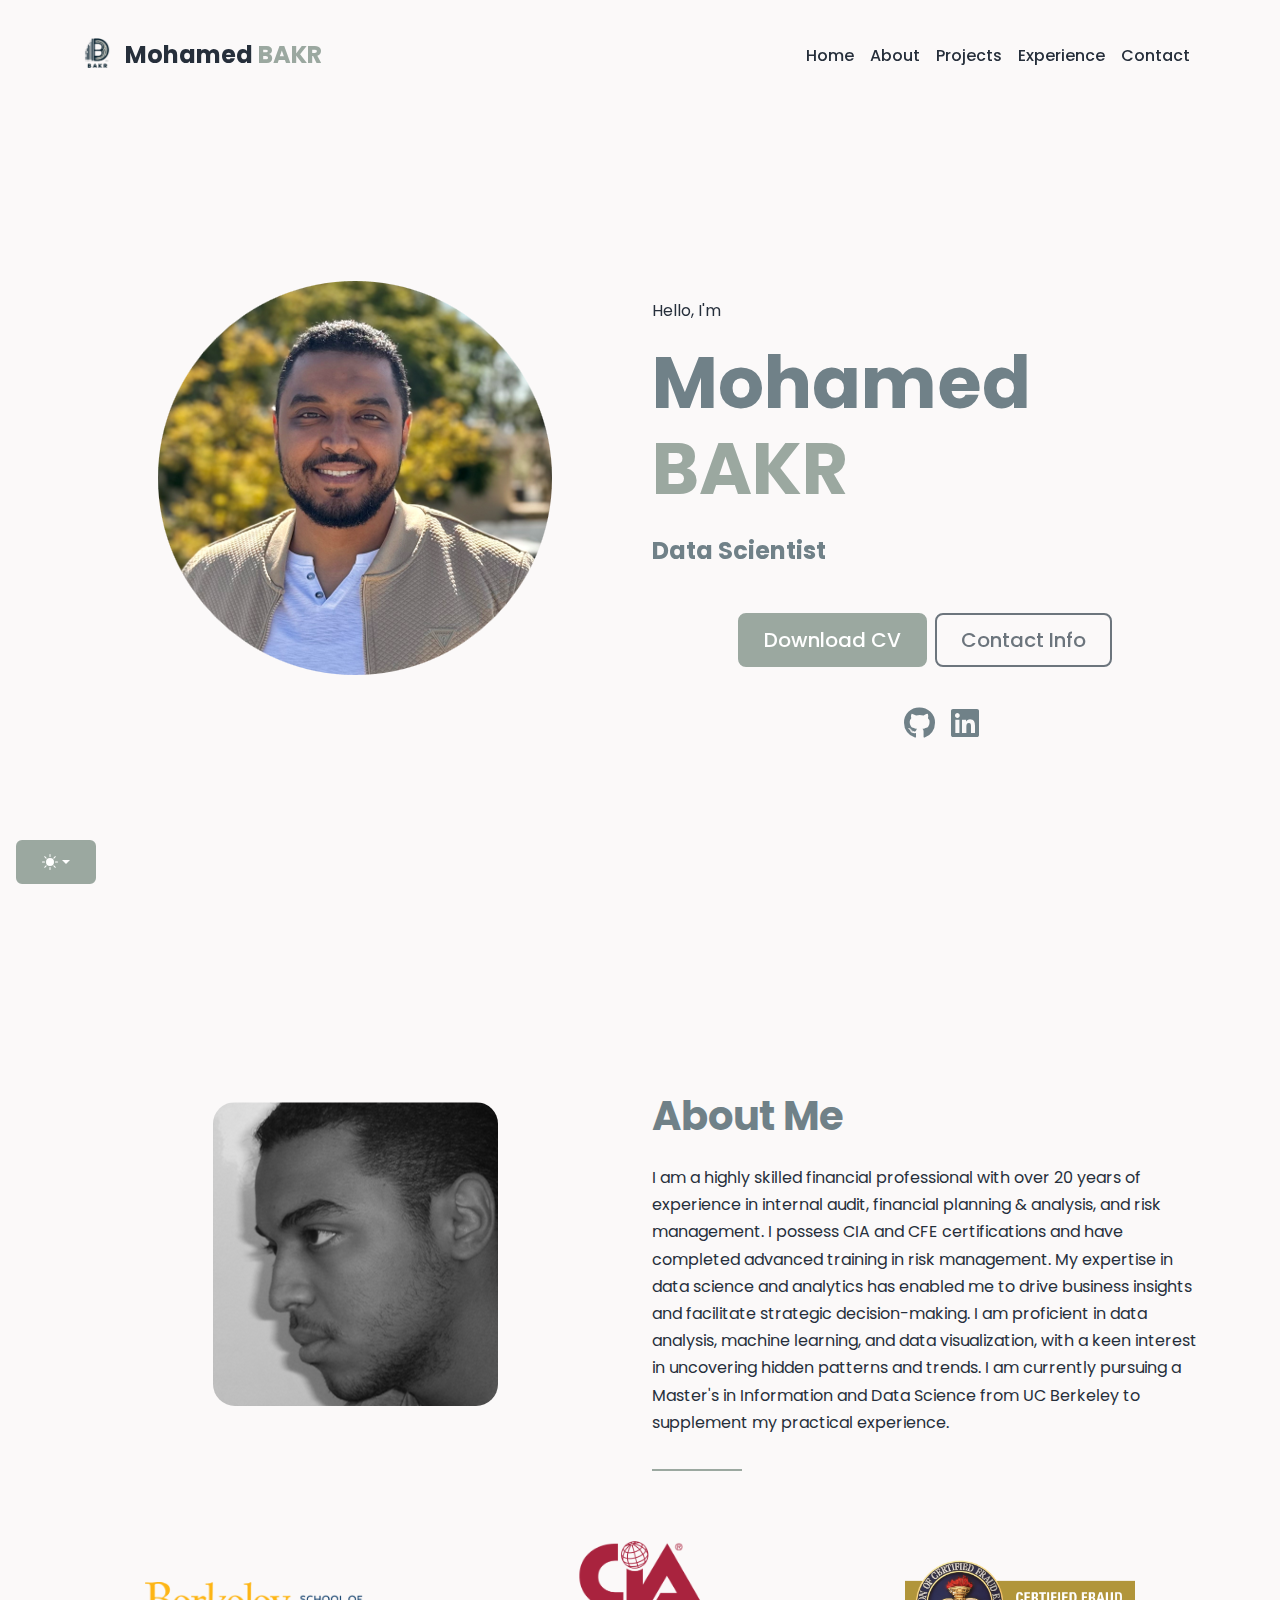
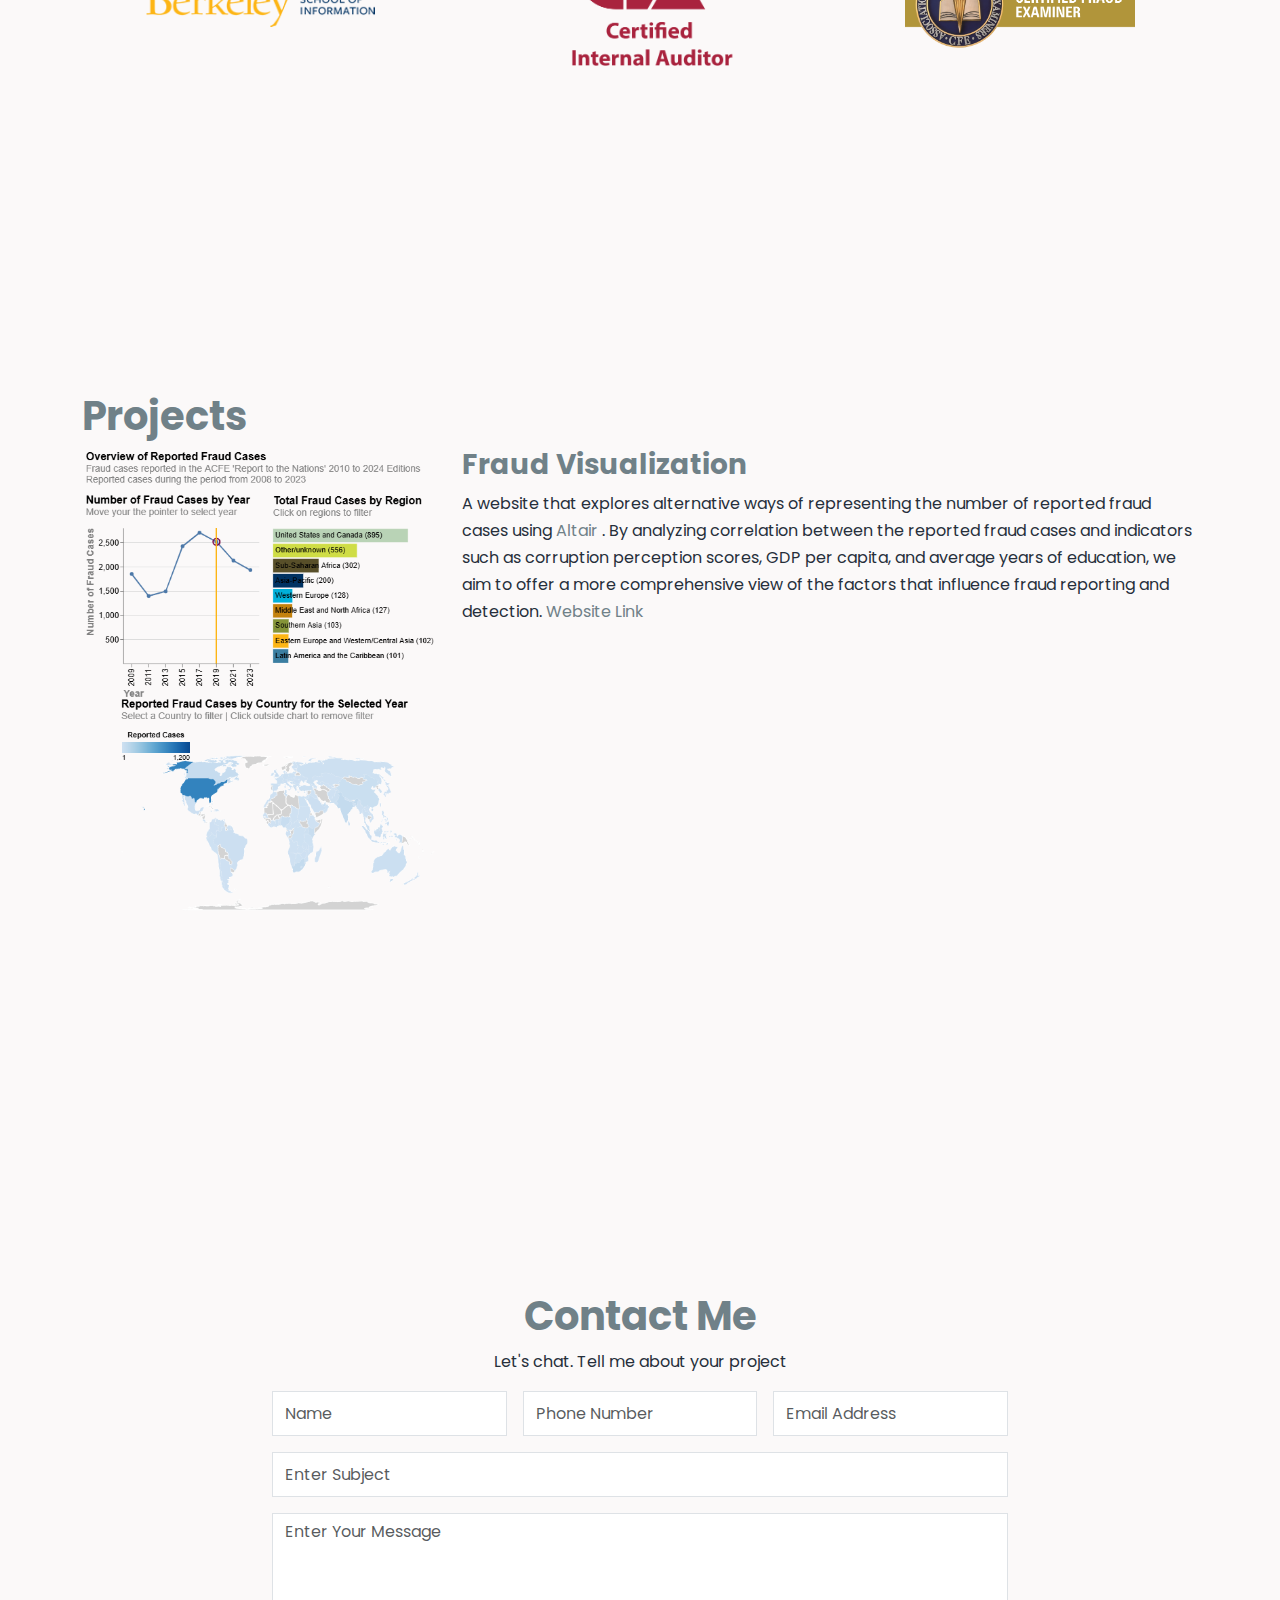
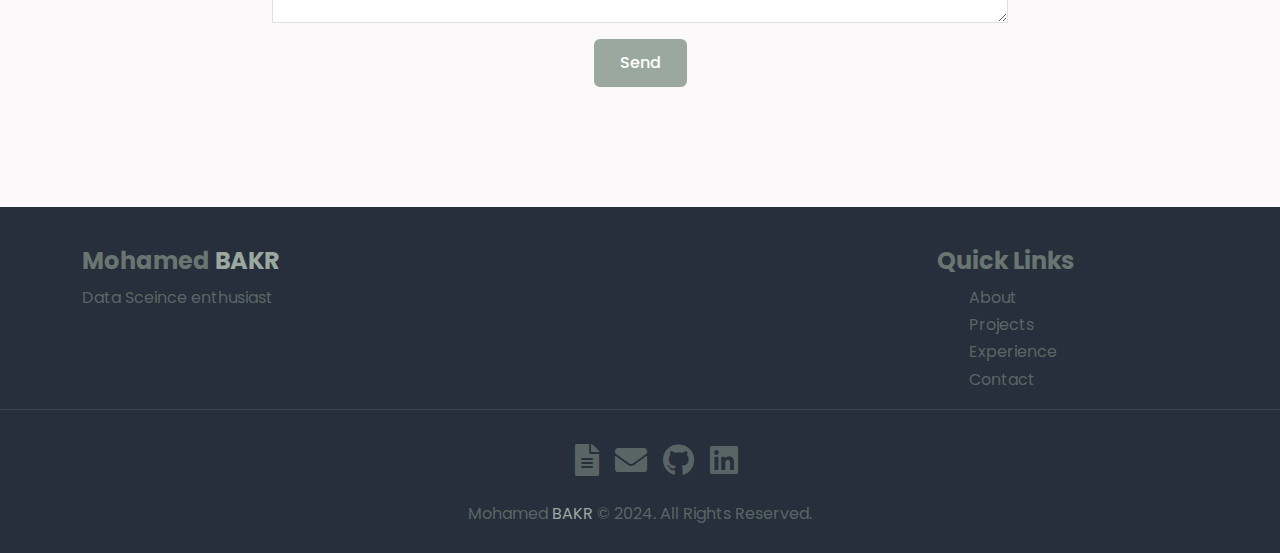
==== commit 3965ebe8: "update resume and project sections" ====
--- a/index.html
+++ b/index.html
@@ -1,270 +1,279 @@
-<!doctype html>
-<html lang="en" data-bs-theme="auto">
-    <head>
-        <meta charset="utf-8">
-        <meta name="viewport" content="width=device-width, initial-scale=1">
-        <meta name="color-scheme" content="dark light">
-        <title>My Portfolio</title>
-        <!-- Bootstrap CSS -->
-        <link href="https://cdn.jsdelivr.net/npm/bootstrap@5.3.3/dist/css/bootstrap.min.css" rel="stylesheet" integrity="sha384-QWTKZyjpPEjISv5WaRU9OFeRpok6YctnYmDr5pNlyT2bRjXh0JMhjY6hW+ALEwIH" crossorigin="anonymous">
-        <link href="https://cdnjs.cloudflare.com/ajax/libs/font-awesome/5.15.4/css/all.min.css" rel="stylesheet">
-        <link href="https://unpkg.com/aos@2.3.1/dist/aos.css" rel="stylesheet">
-        <link href="assets\css\styles.css" rel="stylesheet">
-        <link rel="icon" href="./assets/imgs/logo.png">
-    </head>
-
-    <body>
-        <svg xmlns="http://www.w3.org/2000/svg" class="d-none">
-            <symbol id="check2" viewBox="0 0 16 16">
-              <path d="M13.854 3.646a.5.5 0 0 1 0 .708l-7 7a.5.5 0 0 1-.708 0l-3.5-3.5a.5.5 0 1 1 .708-.708L6.5 10.293l6.646-6.647a.5.5 0 0 1 .708 0z"/>
-            </symbol>
-            <symbol id="circle-half" viewBox="0 0 16 16">
-              <path d="M8 15A7 7 0 1 0 8 1v14zm0 1A8 8 0 1 1 8 0a8 8 0 0 1 0 16z"/>
-            </symbol>
-            <symbol id="moon-stars-fill" viewBox="0 0 16 16">
-              <path d="M6 .278a.768.768 0 0 1 .08.858 7.208 7.208 0 0 0-.878 3.46c0 4.021 3.278 7.277 7.318 7.277.527 0 1.04-.055 1.533-.16a.787.787 0 0 1 .81.316.733.733 0 0 1-.031.893A8.349 8.349 0 0 1 8.344 16C3.734 16 0 12.286 0 7.71 0 4.266 2.114 1.312 5.124.06A.752.752 0 0 1 6 .278z"/>
-              <path d="M10.794 3.148a.217.217 0 0 1 .412 0l.387 1.162c.173.518.579.924 1.097 1.097l1.162.387a.217.217 0 0 1 0 .412l-1.162.387a1.734 1.734 0 0 0-1.097 1.097l-.387 1.162a.217.217 0 0 1-.412 0l-.387-1.162A1.734 1.734 0 0 0 9.31 6.593l-1.162-.387a.217.217 0 0 1 0-.412l1.162-.387a1.734 1.734 0 0 0 1.097-1.097l.387-1.162zM13.863.099a.145.145 0 0 1 .274 0l.258.774c.115.346.386.617.732.732l.774.258a.145.145 0 0 1 0 .274l-.774.258a1.156 1.156 0 0 0-.732.732l-.258.774a.145.145 0 0 1-.274 0l-.258-.774a1.156 1.156 0 0 0-.732-.732l-.774-.258a.145.145 0 0 1 0-.274l.774-.258c.346-.115.617-.386.732-.732L13.863.1z"/>
-            </symbol>
-            <symbol id="sun-fill" viewBox="0 0 16 16">
-              <path d="M8 12a4 4 0 1 0 0-8 4 4 0 0 0 0 8zM8 0a.5.5 0 0 1 .5.5v2a.5.5 0 0 1-1 0v-2A.5.5 0 0 1 8 0zm0 13a.5.5 0 0 1 .5.5v2a.5.5 0 0 1-1 0v-2A.5.5 0 0 1 8 13zm8-5a.5.5 0 0 1-.5.5h-2a.5.5 0 0 1 0-1h2a.5.5 0 0 1 .5.5zM3 8a.5.5 0 0 1-.5.5h-2a.5.5 0 0 1 0-1h2A.5.5 0 0 1 3 8zm10.657-5.657a.5.5 0 0 1 0 .707l-1.414 1.415a.5.5 0 1 1-.707-.708l1.414-1.414a.5.5 0 0 1 .707 0zm-9.193 9.193a.5.5 0 0 1 0 .707L3.05 13.657a.5.5 0 0 1-.707-.707l1.414-1.414a.5.5 0 0 1 .707 0zm9.193 2.121a.5.5 0 0 1-.707 0l-1.414-1.414a.5.5 0 0 1 .707-.707l1.414 1.414a.5.5 0 0 1 0 .707zM4.464 4.465a.5.5 0 0 1-.707 0L2.343 3.05a.5.5 0 1 1 .707-.707l1.414 1.414a.5.5 0 0 1 0 .708z"/>
-            </symbol>
-        </svg>
-      
-        <div class="dropdown position-fixed bottom-0 mb-3 ms-3 bd-mode-toggle">
-            <button class="btn btn-bd-primary py-2 dropdown-toggle d-flex align-items-center"
-                    id="bd-theme"
-                    type="button"
-                    aria-expanded="false"
-                    data-bs-toggle="dropdown"
-                    aria-label="Toggle theme (auto)">
-              <svg class="bi my-1 theme-icon-active" width="1em" height="1em"><use href="#circle-half"></use></svg>
-              <span class="visually-hidden" id="bd-theme-text">Toggle theme</span>
-            </button>
-            <ul class="dropdown-menu dropdown-menu-end shadow" aria-labelledby="bd-theme-text">
-              <li>
-                <button type="button" class="dropdown-item d-flex align-items-center" data-bs-theme-value="light" aria-pressed="false">
-                  <svg class="bi me-2 opacity-50" width="1em" height="1em"><use href="#sun-fill"></use></svg>
-                  Light
-                  <svg class="bi ms-auto d-none" width="1em" height="1em"><use href="#check2"></use></svg>
-                </button>
-              </li>
-              <li>
-                <button type="button" class="dropdown-item d-flex align-items-center" data-bs-theme-value="dark" aria-pressed="false">
-                  <svg class="bi me-2 opacity-50" width="1em" height="1em"><use href="#moon-stars-fill"></use></svg>
-                  Dark
-                  <svg class="bi ms-auto d-none" width="1em" height="1em"><use href="#check2"></use></svg>
-                </button>
-              </li>
-              <li>
-                <button type="button" class="dropdown-item d-flex align-items-center active" data-bs-theme-value="auto" aria-pressed="true">
-                  <svg class="bi me-2 opacity-50" width="1em" height="1em"><use href="#circle-half"></use></svg>
-                  Auto
-                  <svg class="bi ms-auto d-none" width="1em" height="1em"><use href="#check2"></use></svg>
-                </button>
-              </li>
-            </ul>
-        </div>
-
-        <!-- NAVIGATION -->
-        <section class="row row-mob">
-            <nav class="navbar navbar-expand-lg fixed-top">
-                <div class="container">
-                    <!-- Brand -->
-                    <a class="navbar-brand" href="#home">
-                        <img src="./assets/imgs/logo.png" alt="Mohamed Bakr" width="30" height="30" class="d-inline-block align-text-top me-2">
-                        Mohamed <span class="brand">Bakr</span>
-                    </a>
-
-                    <button class="navbar-toggler" type="button" data-bs-toggle="collapse" data-bs-target="#navbarNav" aria-controls="navbarNav" aria-expanded="false" aria-label="Toggle navigation">
-                        <span class="navbar-toggler-icon"></span>
-                    </button>
-
-                    <div class="collapse navbar-collapse justify-content-end" id="navbarNav">
-                        <ul class="navbar-nav">
-                            <li class="nav-item">
-                                <a class="nav-link" href="#home">Home</a>
-                            </li>
-                            <li class="nav-item">
-                                <a class="nav-link" href="#about">About</a>
-                            </li>
-                            <li class="nav-item">
-                                <a class="nav-link" href="#projects">Projects</a>
-                            </li>
-                            <li class="nav-item">
-                                <a class="nav-link" href="#experience">Experience</a>
-                            </li>
-                            <li class="nav-item">
-                                <a class="nav-link" href="#contact">Contact</a>
-                            </li>
-                        </ul>
-                    </div>
-                </div>
-            </nav>   
-        </section>
-        
-        <!-- Hero -->
-        <section  id="home" class="d-flex align-items-center min-vh-100">
-            <div class="container">
-                <div class="row">
-                    <div class="col-md-6 flex-column justify-content-center">
-                        <img src="./assets/imgs/Profile-pic.png" class="img-fluid mx-auto d-block" alt="Mohamed Bakr profile picture">
-                    </div>
-                    <div class="col-md-6 d-flex flex-column justify-content-center">
-                        <p class="pt-3" data-aos="fade-up">Hello, I'm</p>
-                        <h1 class="display-2 fw-bold" data-aos="fade-up" data-aos-delay=100>Mohamed <span class="brand">Bakr</span></h1>
-                        <h4 class="mt-3 mb-5" data-aos="fade-up" data-aos-delay=200>Data Scientist</h4>
-
-                        <div class="d-grid gap-2 d-sm-flex float-start justify-content-sm-center" data-aos="fade-up" data-aos-delay=300>
-                            <a href="./assets/resume-example.pdf" target="_blank" class="btn btn-bd-primary btn-lg px-4 gap-3 btn-brand">Download CV</a>
-                            <a href="./#contact" class="btn btn-outline-secondary btn-lg px-4">Contact Info</a>
-                        </div>
-                        <div class="social d-flex justify-content-center mt-3" data-aos="fade-up" data-aos-delay=400>
-                            <ul class=" d-flex justify-content-center mt-3">
-                                <li class="nav-item">
-                                    <a href="https://github.com/Mohdbakr" aria-label="github account"><i class="fab fa-github fa-2x p-2"></i></a>
-                                </li>
-                                <li class="nav-item">
-                                    <a href="https://www.linkedin.com/in/mohdbakr/" aria-label="LinkedIn Profile"><i class="fab fa-linkedin fa-2x p-2"></i></a>
-                                </li>
-                            </ul>
-                        </div>
-                    </div>
-                </div>
-            </div>
-        </section>
-
-        <!-- About -->
-        <section id="about" class="section-padding min-vh-100">
-            <div class="container">
-                <div class="row">
-                    <div class="col-md-6 flex-column justify-content-center">
-                        <img src="./assets/imgs/about-pic.png" class="img-fluid mx-auto d-block about-pic" alt="Mohamed Bakr profile picture">
-                    </div>
-                    <div class="col-md-6 flex-column justify-content-center">
-                        <h1>About Me</h1>
-                        <p class="pt-3">I am a highly skilled financial professional with over 20 years of experience in internal audit, financial planning & analysis, and risk management. I possess CIA and CFE certifications and have completed advanced training in risk management. My expertise in data science and analytics has enabled me to drive business insights and facilitate strategic decision-making. I am proficient in data analysis, machine learning, and data visualization, with a keen interest in uncovering hidden patterns and trends. I am currently pursuing a Master's in Information and Data Science from UC Berkeley to supplement my practical experience.</p>
-                        <div class="line"></div>
-                    </div>
-                </div>
-                <div class="logos row pt-5  d-flex align-items-center justify-content-center">
-                    <div class="col-md-4">
-                        <img src="./assets/imgs/ucb-sm.png" class="img-fluid mx-auto d-block" alt="UCB School of Information">
-                    </div>
-                    <div class="col-md-4">
-                        <img src="./assets/imgs/cia.png" class="img-fluid mx-auto d-block" alt="Certified Internal Auditor">
-                    </div>
-                    <div class="col-md-4">
-                        <img src="./assets/imgs/cfe.png" class="img-fluid mx-auto d-block" alt="Certified Fraud Examiner">
-                    </div>
-                    
-                </div>
-            </div>
-        </section>
-            
-        <!-- Projects -->
-        <!-- <section id="projects" class="section-padding min-vh-100">
-            <h1>Projects</h1>
-            <div class="col-lg-4">
-                <img src="./assets/imgs/Projects.png" class="img-fluid" alt="Projects">
-            </div>
-            <div class="col-lg-8">
-                <p>Lorem ipsum dolor, sit amet consectetur adipisicing elit. Vitae fuga excepturi quisquam sit voluptatum similique illum, velit laborum nemo hic inventore suscipit minus in maiores eveniet nam repellat necessitatibus? Exercitationem error, cum provident fuga velit aspernatur autem molestias dolorum. In, maxime? Totam earum placeat exercitationem nam optio saepe iusto, quibusdam tempora soluta iste similique alias ratione! Laboriosam dolorum architecto rem dolorem libero laborum quibusdam deleniti quisquam quaerat, possimus at quas exercitationem mollitia asperiores, vitae eum voluptas dolor sequi obcaecati expedita sit! Dolorum labore, dolores repellendus accusantium tempore at expedita unde repudiandae cupiditate, similique sunt ipsum officia dicta quas quos asperiores.</p>
-            </div>
-        </section> -->
-
-        <!-- Experience -->
-        <!-- <section id="experience" class="section-padding min-vh-100">
-            <h1>Experience</h1>
-            <div class="col-lg-4">
-                <img src="./assets/imgs/Experience.png" class="img-fluid" alt="Experience">
-            </div>
-
-            <div class="col-lg-8">
-                <p>Lorem ipsum dolor, sit amet consectetur adipisicing elit. Vitae fuga excepturi quisquam sit voluptatum similique illum, velit laborum nemo hic inventore suscipit minus in maiores eveniet nam repellat necessitatibus? Exercitationem error, cum provident fuga velit aspernatur autem molestias dolorum. In, maxime? Totam earum placeat exercitationem nam optio saepe iusto, quibusdam tempora soluta iste similique alias ratione! Laboriosam dolorum architecto rem dolorem libero laborum quibusdam deleniti quisquam quaerat, possimus at quas exercitationem mollitia asperiores, vitae eum voluptas dolor sequi obcaecati expedita sit! Dolorum labore, dolores repellendus accusantium tempore at expedita unde repudiandae cupiditate, similique sunt ipsum officia dicta quas quos asperiores.</p>
-            </div>
-        </section> -->
-
-        <!-- Contacts -->
-        <section id="contact" class="">
-            <div class="container section-padding">
-                <div class="row">
-                    <div class="col-12 text-center">
-                        <h1>Contact Me</h1>
-                        <p>Let's chat. Tell me about your project</p>
-                    </div>
-                </div>
-                <div class="row justify-content-center">
-                    <div class="col-md-8">
-                        <form action="https://formspree.io/f/xqkrnzvp" class="row g-3" method="POST">
-                            <div class="col-md-4">
-                                <input type="text" class="form-control" placeholder="Name" id="name" name="name" required>
-                            </div>
-                            <div class="col-md-4">
-                                <input type="text" class="form-control" placeholder="Phone Number" id="phone" name="phone" required>
-                            </div>
-                            <div class="col-md-4">
-                                <input type="email" class="form-control" placeholder="Email Address" id="email" name="email" required>
-                            </div>
-                            <div class="col-md-12">
-                                <input type="text" class="form-control" placeholder="Enter Subject" id="subject" name="subject" required>
-                            </div>
-                            <div class="mb-12">
-                                <textarea class="form-control" placeholder="Enter Your Message" id="message" name="message" rows="4" required></textarea>
-                            </div>
-                            <div class="text-center col-md-12">
-                                <button type="submit" class="btn btn-bd-primary r">Send</button>
-                            </div>
-                        </form>
-                    </div>
-                </div>
-                
-            </div>
-            <footer>
-                <div class="footer-top">
-                    <div class="container">
-                        <div class="row gy-5  justify-content-center align-self-center">
-                            <div class="col-md-4">
-                                <h4><a href="#"></a>Mohamed <span class="brand">Bakr</span></h4>
-                                <p>Data Sceince enthusiast</p>
-                                
-                            </div>
-                            <div class="col-md-3 ms-auto">
-                                <h4>Quick Links</h4>
-                                <ul class="nav-links">
-                                    <li><a href="#about">About</a></li>
-                                    <li><a href="#projects">Projects</a></li>
-                                    <li><a href="#experience">Experience</a></li>
-                                    <li><a href="#contact">Contact</a></li>
-                                </ul>
-                            </div>
-                        </div>
-                    </div>
-                </div>
-                <div class="footer-bottom">
-                    <div class="container social">
-                        <ul class="d-flex justify-content-center mt-3">
-                            <li class="nav-item">
-                                <a href="#" aria-label="cv/resume"><i class="fas fa-file-alt fa-2x p-2"></i></a>
-                            </li>
-                            <li class="nav-item">
-                                <a href="#" aria-label="email"><i class="fas fa-envelope fa-2x p-2"></i></a>
-                            </li>
-                            <li class="nav-item">
-                                <a href="https://github.com/Mohdbakr" aria-label="github account"><i class="fab fa-github fa-2x p-2"></i></a>
-                            </li>
-                            <li class="nav-item">
-                                <a href="https://www.linkedin.com/in/mohdbakr/" aria-label="LinkedIn Profile"><i class="fab fa-linkedin fa-2x p-2"></i></a>
-                            </li>
-                        </ul>
-                        <p class=" text-center">Mohamed <span class="brand">Bakr</span> &copy; <span id="year">2024</span>. All Rights Reserved.</p>
-                    </div> 
-                </div>
-            </footer>
-        </section>
-
-        <script src="https://unpkg.com/aos@2.3.1/dist/aos.js"></script>
-        <script src="https://cdn.jsdelivr.net/npm/bootstrap@5.3.3/dist/js/bootstrap.bundle.min.js" integrity="sha384-YvpcrYf0tY3lHB60NNkmXc5s9fDVZLESaAA55NDzOxhy9GkcIdslK1eN7N6jIeHz" crossorigin="anonymous"></script>
-        <script src="https://ajax.googleapis.com/ajax/libs/jquery/3.6.0/jquery.min.js"></script>
-        <script src="assets\js\script.js"></script>
-    </body>
+<!doctype html>
+<html lang="en" data-bs-theme="auto">
+    <head>
+        <meta charset="utf-8">
+        <meta name="viewport" content="width=device-width, initial-scale=1">
+        <meta name="color-scheme" content="dark light">
+        <title>My Portfolio</title>
+        <!-- Bootstrap CSS -->
+        <link href="https://cdn.jsdelivr.net/npm/bootstrap@5.3.3/dist/css/bootstrap.min.css" rel="stylesheet" integrity="sha384-QWTKZyjpPEjISv5WaRU9OFeRpok6YctnYmDr5pNlyT2bRjXh0JMhjY6hW+ALEwIH" crossorigin="anonymous">
+        <link href="https://cdnjs.cloudflare.com/ajax/libs/font-awesome/5.15.4/css/all.min.css" rel="stylesheet">
+        <link href="https://unpkg.com/aos@2.3.1/dist/aos.css" rel="stylesheet">
+        <link href="assets\css\styles.css" rel="stylesheet">
+        <link rel="icon" href="./assets/imgs/logo.png">
+    </head>
+
+    <body>
+        <svg xmlns="http://www.w3.org/2000/svg" class="d-none">
+            <symbol id="check2" viewBox="0 0 16 16">
+              <path d="M13.854 3.646a.5.5 0 0 1 0 .708l-7 7a.5.5 0 0 1-.708 0l-3.5-3.5a.5.5 0 1 1 .708-.708L6.5 10.293l6.646-6.647a.5.5 0 0 1 .708 0z"/>
+            </symbol>
+            <symbol id="circle-half" viewBox="0 0 16 16">
+              <path d="M8 15A7 7 0 1 0 8 1v14zm0 1A8 8 0 1 1 8 0a8 8 0 0 1 0 16z"/>
+            </symbol>
+            <symbol id="moon-stars-fill" viewBox="0 0 16 16">
+              <path d="M6 .278a.768.768 0 0 1 .08.858 7.208 7.208 0 0 0-.878 3.46c0 4.021 3.278 7.277 7.318 7.277.527 0 1.04-.055 1.533-.16a.787.787 0 0 1 .81.316.733.733 0 0 1-.031.893A8.349 8.349 0 0 1 8.344 16C3.734 16 0 12.286 0 7.71 0 4.266 2.114 1.312 5.124.06A.752.752 0 0 1 6 .278z"/>
+              <path d="M10.794 3.148a.217.217 0 0 1 .412 0l.387 1.162c.173.518.579.924 1.097 1.097l1.162.387a.217.217 0 0 1 0 .412l-1.162.387a1.734 1.734 0 0 0-1.097 1.097l-.387 1.162a.217.217 0 0 1-.412 0l-.387-1.162A1.734 1.734 0 0 0 9.31 6.593l-1.162-.387a.217.217 0 0 1 0-.412l1.162-.387a1.734 1.734 0 0 0 1.097-1.097l.387-1.162zM13.863.099a.145.145 0 0 1 .274 0l.258.774c.115.346.386.617.732.732l.774.258a.145.145 0 0 1 0 .274l-.774.258a1.156 1.156 0 0 0-.732.732l-.258.774a.145.145 0 0 1-.274 0l-.258-.774a1.156 1.156 0 0 0-.732-.732l-.774-.258a.145.145 0 0 1 0-.274l.774-.258c.346-.115.617-.386.732-.732L13.863.1z"/>
+            </symbol>
+            <symbol id="sun-fill" viewBox="0 0 16 16">
+              <path d="M8 12a4 4 0 1 0 0-8 4 4 0 0 0 0 8zM8 0a.5.5 0 0 1 .5.5v2a.5.5 0 0 1-1 0v-2A.5.5 0 0 1 8 0zm0 13a.5.5 0 0 1 .5.5v2a.5.5 0 0 1-1 0v-2A.5.5 0 0 1 8 13zm8-5a.5.5 0 0 1-.5.5h-2a.5.5 0 0 1 0-1h2a.5.5 0 0 1 .5.5zM3 8a.5.5 0 0 1-.5.5h-2a.5.5 0 0 1 0-1h2A.5.5 0 0 1 3 8zm10.657-5.657a.5.5 0 0 1 0 .707l-1.414 1.415a.5.5 0 1 1-.707-.708l1.414-1.414a.5.5 0 0 1 .707 0zm-9.193 9.193a.5.5 0 0 1 0 .707L3.05 13.657a.5.5 0 0 1-.707-.707l1.414-1.414a.5.5 0 0 1 .707 0zm9.193 2.121a.5.5 0 0 1-.707 0l-1.414-1.414a.5.5 0 0 1 .707-.707l1.414 1.414a.5.5 0 0 1 0 .707zM4.464 4.465a.5.5 0 0 1-.707 0L2.343 3.05a.5.5 0 1 1 .707-.707l1.414 1.414a.5.5 0 0 1 0 .708z"/>
+            </symbol>
+        </svg>
+      
+        <div class="dropdown position-fixed bottom-0 mb-3 ms-3 bd-mode-toggle">
+            <button class="btn btn-bd-primary py-2 dropdown-toggle d-flex align-items-center"
+                    id="bd-theme"
+                    type="button"
+                    aria-expanded="false"
+                    data-bs-toggle="dropdown"
+                    aria-label="Toggle theme (auto)">
+              <svg class="bi my-1 theme-icon-active" width="1em" height="1em"><use href="#circle-half"></use></svg>
+              <span class="visually-hidden" id="bd-theme-text">Toggle theme</span>
+            </button>
+            <ul class="dropdown-menu dropdown-menu-end shadow" aria-labelledby="bd-theme-text">
+              <li>
+                <button type="button" class="dropdown-item d-flex align-items-center" data-bs-theme-value="light" aria-pressed="false">
+                  <svg class="bi me-2 opacity-50" width="1em" height="1em"><use href="#sun-fill"></use></svg>
+                  Light
+                  <svg class="bi ms-auto d-none" width="1em" height="1em"><use href="#check2"></use></svg>
+                </button>
+              </li>
+              <li>
+                <button type="button" class="dropdown-item d-flex align-items-center" data-bs-theme-value="dark" aria-pressed="false">
+                  <svg class="bi me-2 opacity-50" width="1em" height="1em"><use href="#moon-stars-fill"></use></svg>
+                  Dark
+                  <svg class="bi ms-auto d-none" width="1em" height="1em"><use href="#check2"></use></svg>
+                </button>
+              </li>
+              <li>
+                <button type="button" class="dropdown-item d-flex align-items-center active" data-bs-theme-value="auto" aria-pressed="true">
+                  <svg class="bi me-2 opacity-50" width="1em" height="1em"><use href="#circle-half"></use></svg>
+                  Auto
+                  <svg class="bi ms-auto d-none" width="1em" height="1em"><use href="#check2"></use></svg>
+                </button>
+              </li>
+            </ul>
+        </div>
+
+        <!-- NAVIGATION -->
+        <section class="row row-mob">
+            <nav class="navbar navbar-expand-lg fixed-top">
+                <div class="container">
+                    <!-- Brand -->
+                    <a class="navbar-brand" href="#home">
+                        <img src="./assets/imgs/logo.png" alt="Mohamed Bakr" width="30" height="30" class="d-inline-block align-text-top me-2">
+                        Mohamed <span class="brand">Bakr</span>
+                    </a>
+
+                    <button class="navbar-toggler" type="button" data-bs-toggle="collapse" data-bs-target="#navbarNav" aria-controls="navbarNav" aria-expanded="false" aria-label="Toggle navigation">
+                        <span class="navbar-toggler-icon"></span>
+                    </button>
+
+                    <div class="collapse navbar-collapse justify-content-end" id="navbarNav">
+                        <ul class="navbar-nav">
+                            <li class="nav-item">
+                                <a class="nav-link" href="#home">Home</a>
+                            </li>
+                            <li class="nav-item">
+                                <a class="nav-link" href="#about">About</a>
+                            </li>
+                            <li class="nav-item">
+                                <a class="nav-link" href="#projects">Projects</a>
+                            </li>
+                            <li class="nav-item">
+                                <a class="nav-link" href="#experience">Experience</a>
+                            </li>
+                            <li class="nav-item">
+                                <a class="nav-link" href="#contact">Contact</a>
+                            </li>
+                        </ul>
+                    </div>
+                </div>
+            </nav>   
+        </section>
+        
+        <!-- Hero -->
+        <section  id="home" class="d-flex align-items-center min-vh-100">
+            <div class="container">
+                <div class="row">
+                    <div class="col-md-6 flex-column justify-content-center">
+                        <img src="./assets/imgs/Profile-pic.png" class="img-fluid mx-auto d-block" alt="Mohamed Bakr profile picture">
+                    </div>
+                    <div class="col-md-6 d-flex flex-column justify-content-center">
+                        <p class="pt-3" data-aos="fade-up">Hello, I'm</p>
+                        <h1 class="display-2 fw-bold" data-aos="fade-up" data-aos-delay=100>Mohamed <span class="brand">Bakr</span></h1>
+                        <h4 class="mt-3 mb-5" data-aos="fade-up" data-aos-delay=200>Data Scientist</h4>
+
+                        <div class="d-grid gap-2 d-sm-flex float-start justify-content-sm-center" data-aos="fade-up" data-aos-delay=300>
+                            <a href="./assets/resume/Mohamed Bakr Resume.pdf" target="_blank" class="btn btn-bd-primary btn-lg px-4 gap-3 btn-brand">Download CV</a>
+                            <a href="./#contact" class="btn btn-outline-secondary btn-lg px-4">Contact Info</a>
+                        </div>
+                        <div class="social d-flex justify-content-center mt-3" data-aos="fade-up" data-aos-delay=400>
+                            <ul class=" d-flex justify-content-center mt-3">
+                                <li class="nav-item">
+                                    <a href="https://github.com/Mohdbakr" aria-label="github account"><i class="fab fa-github fa-2x p-2"></i></a>
+                                </li>
+                                <li class="nav-item">
+                                    <a href="https://www.linkedin.com/in/mohdbakr/" aria-label="LinkedIn Profile"><i class="fab fa-linkedin fa-2x p-2"></i></a>
+                                </li>
+                            </ul>
+                        </div>
+                    </div>
+                </div>
+            </div>
+        </section>
+
+        <!-- About -->
+        <section id="about" class="section-padding min-vh-100">
+            <div class="container">
+                <div class="row">
+                    <div class="col-md-6 flex-column justify-content-center">
+                        <img src="./assets/imgs/about-pic.png" class="img-fluid mx-auto d-block about-pic" alt="Mohamed Bakr profile picture">
+                    </div>
+                    <div class="col-md-6 flex-column justify-content-center">
+                        <h1>About Me</h1>
+                        <p class="pt-3">I am a highly skilled financial professional with over 20 years of experience in internal audit, financial planning & analysis, and risk management. I possess CIA and CFE certifications and have completed advanced training in risk management. My expertise in data science and analytics has enabled me to drive business insights and facilitate strategic decision-making. I am proficient in data analysis, machine learning, and data visualization, with a keen interest in uncovering hidden patterns and trends. I am currently pursuing a Master's in Information and Data Science from UC Berkeley to supplement my practical experience.</p>
+                        <div class="line"></div>
+                    </div>
+                </div>
+                <div class="logos row pt-5  d-flex align-items-center justify-content-center">
+                    <div class="col-md-4">
+                        <img src="./assets/imgs/ucb-sm.png" class="img-fluid mx-auto d-block" alt="UCB School of Information">
+                    </div>
+                    <div class="col-md-4">
+                        <img src="./assets/imgs/cia.png" class="img-fluid mx-auto d-block" alt="Certified Internal Auditor">
+                    </div>
+                    <div class="col-md-4">
+                        <img src="./assets/imgs/cfe.png" class="img-fluid mx-auto d-block" alt="Certified Fraud Examiner">
+                    </div>
+                    
+                </div>
+            </div>
+        </section>
+            
+        <!-- Projects -->
+        <section id="projects" class="section-padding min-vh-100">
+            <div class="container">
+                <div class="row">
+                    <div class="col-12 text-left">
+                        <h1>Projects</h1>
+                    </div>
+                </div>
+                <div class="row">
+                    <div class="col-lg-4">
+                        <a href="https://apps.ischool.berkeley.edu/~subhasis.das/w209/fraud" target="_blank" rel="noopener noreferrer"><img src="./assets/imgs/visualization.png" class="img-fluid" alt="Projects"></a>
+                    </div>
+                    <div class="col-lg-8">
+                        <h3>Fraud Visualization</h3>
+                        <p>A website that explores alternative ways of representing the number of reported fraud cases using <a href="https://altair-viz.github.io/" target="_blank" rel="noopener noreferrer">Altair</a> . By analyzing correlation between the reported fraud cases and indicators such as corruption perception scores, GDP per capita, and average years of education, we aim to offer a more comprehensive view of the factors that influence fraud reporting and detection. <a href="https://apps.ischool.berkeley.edu/~subhasis.das/w209/fraud" target="_blank" rel="noopener noreferrer"> Website Link</a></p>
+                    </div>
+                </div>
+            </div>
+        </section>
+
+        <!-- Experience -->
+        <!-- <section id="experience" class="section-padding min-vh-100">
+            <h1>Experience</h1>
+            <div class="col-lg-4">
+                <img src="./assets/imgs/Experience.png" class="img-fluid" alt="Experience">
+            </div>
+
+            <div class="col-lg-8">
+                <p>Lorem ipsum dolor, sit amet consectetur adipisicing elit. Vitae fuga excepturi quisquam sit voluptatum similique illum, velit laborum nemo hic inventore suscipit minus in maiores eveniet nam repellat necessitatibus? Exercitationem error, cum provident fuga velit aspernatur autem molestias dolorum. In, maxime? Totam earum placeat exercitationem nam optio saepe iusto, quibusdam tempora soluta iste similique alias ratione! Laboriosam dolorum architecto rem dolorem libero laborum quibusdam deleniti quisquam quaerat, possimus at quas exercitationem mollitia asperiores, vitae eum voluptas dolor sequi obcaecati expedita sit! Dolorum labore, dolores repellendus accusantium tempore at expedita unde repudiandae cupiditate, similique sunt ipsum officia dicta quas quos asperiores.</p>
+            </div>
+        </section> -->
+
+        <!-- Contacts -->
+        <section id="contact" class="">
+            <div class="container section-padding">
+                <div class="row">
+                    <div class="col-12 text-center">
+                        <h1>Contact Me</h1>
+                        <p>Let's chat. Tell me about your project</p>
+                    </div>
+                </div>
+                <div class="row justify-content-center">
+                    <div class="col-md-8">
+                        <form action="https://formspree.io/f/xqkrnzvp" class="row g-3" method="POST">
+                            <div class="col-md-4">
+                                <input type="text" class="form-control" placeholder="Name" id="name" name="name" required>
+                            </div>
+                            <div class="col-md-4">
+                                <input type="text" class="form-control" placeholder="Phone Number" id="phone" name="phone" required>
+                            </div>
+                            <div class="col-md-4">
+                                <input type="email" class="form-control" placeholder="Email Address" id="email" name="email" required>
+                            </div>
+                            <div class="col-md-12">
+                                <input type="text" class="form-control" placeholder="Enter Subject" id="subject" name="subject" required>
+                            </div>
+                            <div class="mb-12">
+                                <textarea class="form-control" placeholder="Enter Your Message" id="message" name="message" rows="4" required></textarea>
+                            </div>
+                            <div class="text-center col-md-12">
+                                <button type="submit" class="btn btn-bd-primary r">Send</button>
+                            </div>
+                        </form>
+                    </div>
+                </div>
+                
+            </div>
+            <footer>
+                <div class="footer-top">
+                    <div class="container">
+                        <div class="row gy-5  justify-content-center align-self-center">
+                            <div class="col-md-4">
+                                <h4><a href="#"></a>Mohamed <span class="brand">Bakr</span></h4>
+                                <p>Data Sceince enthusiast</p>
+                                
+                            </div>
+                            <div class="col-md-3 ms-auto">
+                                <h4>Quick Links</h4>
+                                <ul class="nav-links">
+                                    <li><a href="#about">About</a></li>
+                                    <li><a href="#projects">Projects</a></li>
+                                    <li><a href="#experience">Experience</a></li>
+                                    <li><a href="#contact">Contact</a></li>
+                                </ul>
+                            </div>
+                        </div>
+                    </div>
+                </div>
+                <div class="footer-bottom">
+                    <div class="container social">
+                        <ul class="d-flex justify-content-center mt-3">
+                            <li class="nav-item">
+                                <a href="#" aria-label="cv/resume"><i class="fas fa-file-alt fa-2x p-2"></i></a>
+                            </li>
+                            <li class="nav-item">
+                                <a href="#" aria-label="email"><i class="fas fa-envelope fa-2x p-2"></i></a>
+                            </li>
+                            <li class="nav-item">
+                                <a href="https://github.com/Mohdbakr" aria-label="github account"><i class="fab fa-github fa-2x p-2"></i></a>
+                            </li>
+                            <li class="nav-item">
+                                <a href="https://www.linkedin.com/in/mohdbakr/" aria-label="LinkedIn Profile"><i class="fab fa-linkedin fa-2x p-2"></i></a>
+                            </li>
+                        </ul>
+                        <p class=" text-center">Mohamed <span class="brand">Bakr</span> &copy; <span id="year">2024</span>. All Rights Reserved.</p>
+                    </div> 
+                </div>
+            </footer>
+        </section>
+
+        <script src="https://unpkg.com/aos@2.3.1/dist/aos.js"></script>
+        <script src="https://cdn.jsdelivr.net/npm/bootstrap@5.3.3/dist/js/bootstrap.bundle.min.js" integrity="sha384-YvpcrYf0tY3lHB60NNkmXc5s9fDVZLESaAA55NDzOxhy9GkcIdslK1eN7N6jIeHz" crossorigin="anonymous"></script>
+        <script src="https://ajax.googleapis.com/ajax/libs/jquery/3.6.0/jquery.min.js"></script>
+        <script src="assets\js\script.js"></script>
+    </body>
 </html>